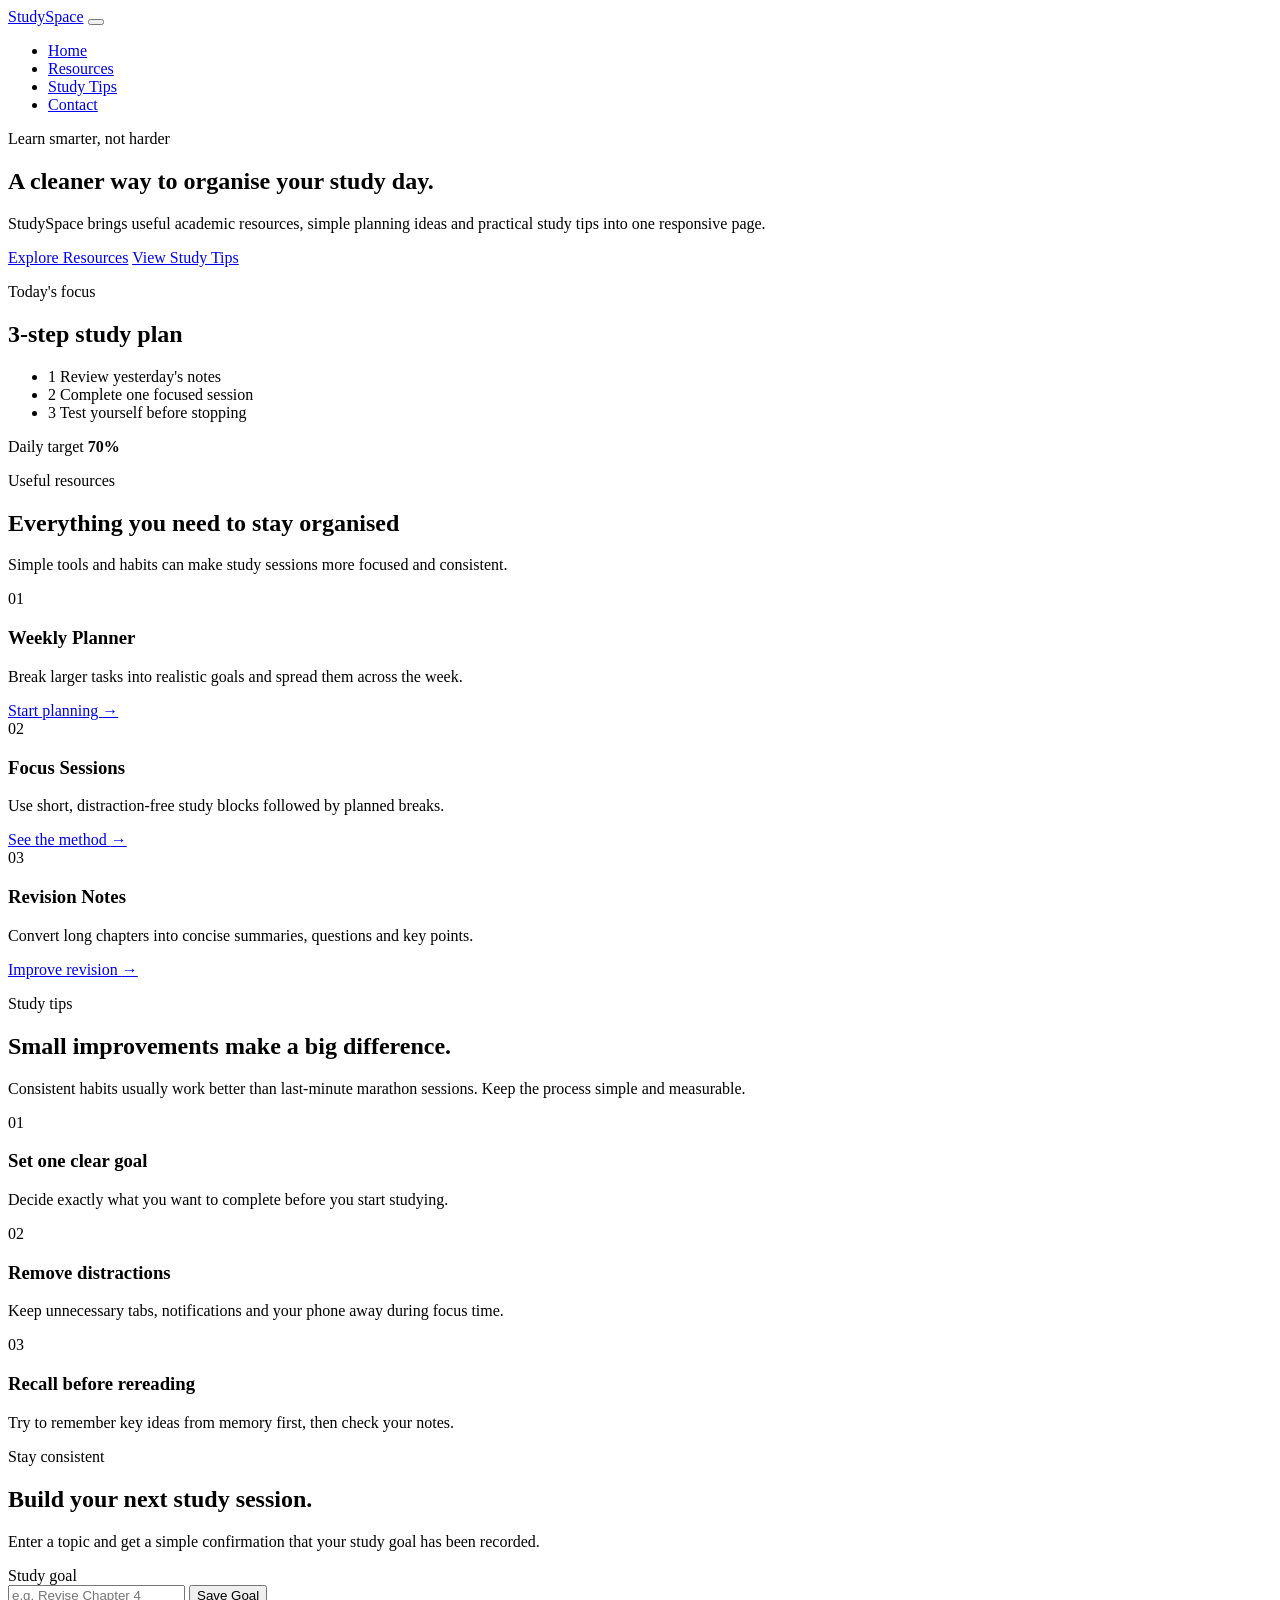
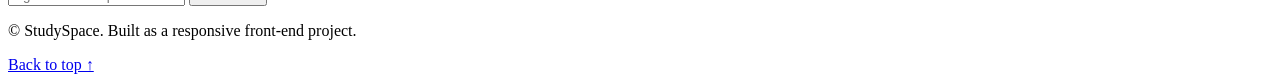
==== index.html @ c37ee760 "Add StudySpace homepage" ====
<!DOCTYPE html>
<html lang="en">
<head>
  <meta charset="UTF-8" />
  <meta name="viewport" content="width=device-width, initial-scale=1.0" />
  <meta name="description" content="StudySpace - a responsive student resource portal." />
  <title>StudySpace | Student Resource Portal</title>
  <link rel="preconnect" href="https://fonts.googleapis.com" />
  <link rel="preconnect" href="https://fonts.gstatic.com" crossorigin />
  <link href="https://fonts.googleapis.com/css2?family=Inter:wght@400;500;600;700;800&display=swap" rel="stylesheet" />
  <link rel="stylesheet" href="styles.css" />
</head>
<body>
  <header class="site-header">
    <nav class="navbar container" aria-label="Main navigation">
      <a class="brand" href="#home" aria-label="StudySpace home">Study<span>Space</span></a>

      <button class="menu-toggle" type="button" aria-label="Open navigation menu" aria-expanded="false">
        <span></span>
        <span></span>
        <span></span>
      </button>

      <ul class="nav-links">
        <li><a href="#home">Home</a></li>
        <li><a href="#resources">Resources</a></li>
        <li><a href="#tips">Study Tips</a></li>
        <li><a href="#contact">Contact</a></li>
      </ul>
    </nav>
  </header>

  <main>
    <section class="hero" id="home">
      <div class="container hero-grid">
        <div class="hero-copy">
          <p class="eyebrow">Learn smarter, not harder</p>
          <h1>A cleaner way to organise your study day.</h1>
          <p class="hero-text">
            StudySpace brings useful academic resources, simple planning ideas and practical study tips into one responsive page.
          </p>
          <div class="hero-actions">
            <a class="btn btn-primary" href="#resources">Explore Resources</a>
            <a class="btn btn-secondary" href="#tips">View Study Tips</a>
          </div>
        </div>

        <aside class="focus-card" aria-label="Today's study checklist">
          <p class="card-label">Today's focus</p>
          <h2>3-step study plan</h2>
          <ul class="check-list">
            <li><span>1</span> Review yesterday's notes</li>
            <li><span>2</span> Complete one focused session</li>
            <li><span>3</span> Test yourself before stopping</li>
          </ul>
          <div class="progress-wrap">
            <div class="progress-meta">
              <span>Daily target</span>
              <strong>70%</strong>
            </div>
            <div class="progress-bar" aria-label="Daily target progress 70 percent">
              <span></span>
            </div>
          </div>
        </aside>
      </div>
    </section>

    <section class="section" id="resources">
      <div class="container">
        <div class="section-heading">
          <p class="eyebrow">Useful resources</p>
          <h2>Everything you need to stay organised</h2>
          <p>Simple tools and habits can make study sessions more focused and consistent.</p>
        </div>

        <div class="card-grid">
          <article class="resource-card">
            <div class="icon-box">01</div>
            <h3>Weekly Planner</h3>
            <p>Break larger tasks into realistic goals and spread them across the week.</p>
            <a href="#contact">Start planning <span aria-hidden="true">→</span></a>
          </article>

          <article class="resource-card">
            <div class="icon-box">02</div>
            <h3>Focus Sessions</h3>
            <p>Use short, distraction-free study blocks followed by planned breaks.</p>
            <a href="#tips">See the method <span aria-hidden="true">→</span></a>
          </article>

          <article class="resource-card">
            <div class="icon-box">03</div>
            <h3>Revision Notes</h3>
            <p>Convert long chapters into concise summaries, questions and key points.</p>
            <a href="#tips">Improve revision <span aria-hidden="true">→</span></a>
          </article>
        </div>
      </div>
    </section>

    <section class="section alt-section" id="tips">
      <div class="container tips-layout">
        <div>
          <p class="eyebrow">Study tips</p>
          <h2>Small improvements make a big difference.</h2>
          <p class="section-copy">
            Consistent habits usually work better than last-minute marathon sessions. Keep the process simple and measurable.
          </p>
        </div>

        <div class="tips-list">
          <article>
            <span>01</span>
            <div>
              <h3>Set one clear goal</h3>
              <p>Decide exactly what you want to complete before you start studying.</p>
            </div>
          </article>
          <article>
            <span>02</span>
            <div>
              <h3>Remove distractions</h3>
              <p>Keep unnecessary tabs, notifications and your phone away during focus time.</p>
            </div>
          </article>
          <article>
            <span>03</span>
            <div>
              <h3>Recall before rereading</h3>
              <p>Try to remember key ideas from memory first, then check your notes.</p>
            </div>
          </article>
        </div>
      </div>
    </section>

    <section class="section" id="contact">
      <div class="container contact-card">
        <div>
          <p class="eyebrow">Stay consistent</p>
          <h2>Build your next study session.</h2>
          <p>Enter a topic and get a simple confirmation that your study goal has been recorded.</p>
        </div>

        <form class="goal-form" id="goalForm">
          <label for="goal">Study goal</label>
          <div class="form-row">
            <input id="goal" name="goal" type="text" placeholder="e.g. Revise Chapter 4" minlength="3" required />
            <button class="btn btn-primary" type="submit">Save Goal</button>
          </div>
          <p class="form-message" id="formMessage" role="status" aria-live="polite"></p>
        </form>
      </div>
    </section>
  </main>

  <footer class="footer">
    <div class="container footer-inner">
      <p>© <span id="year"></span> StudySpace. Built as a responsive front-end project.</p>
      <a href="#home">Back to top ↑</a>
    </div>
  </footer>

  <script src="script.js"></script>
</body>
</html>
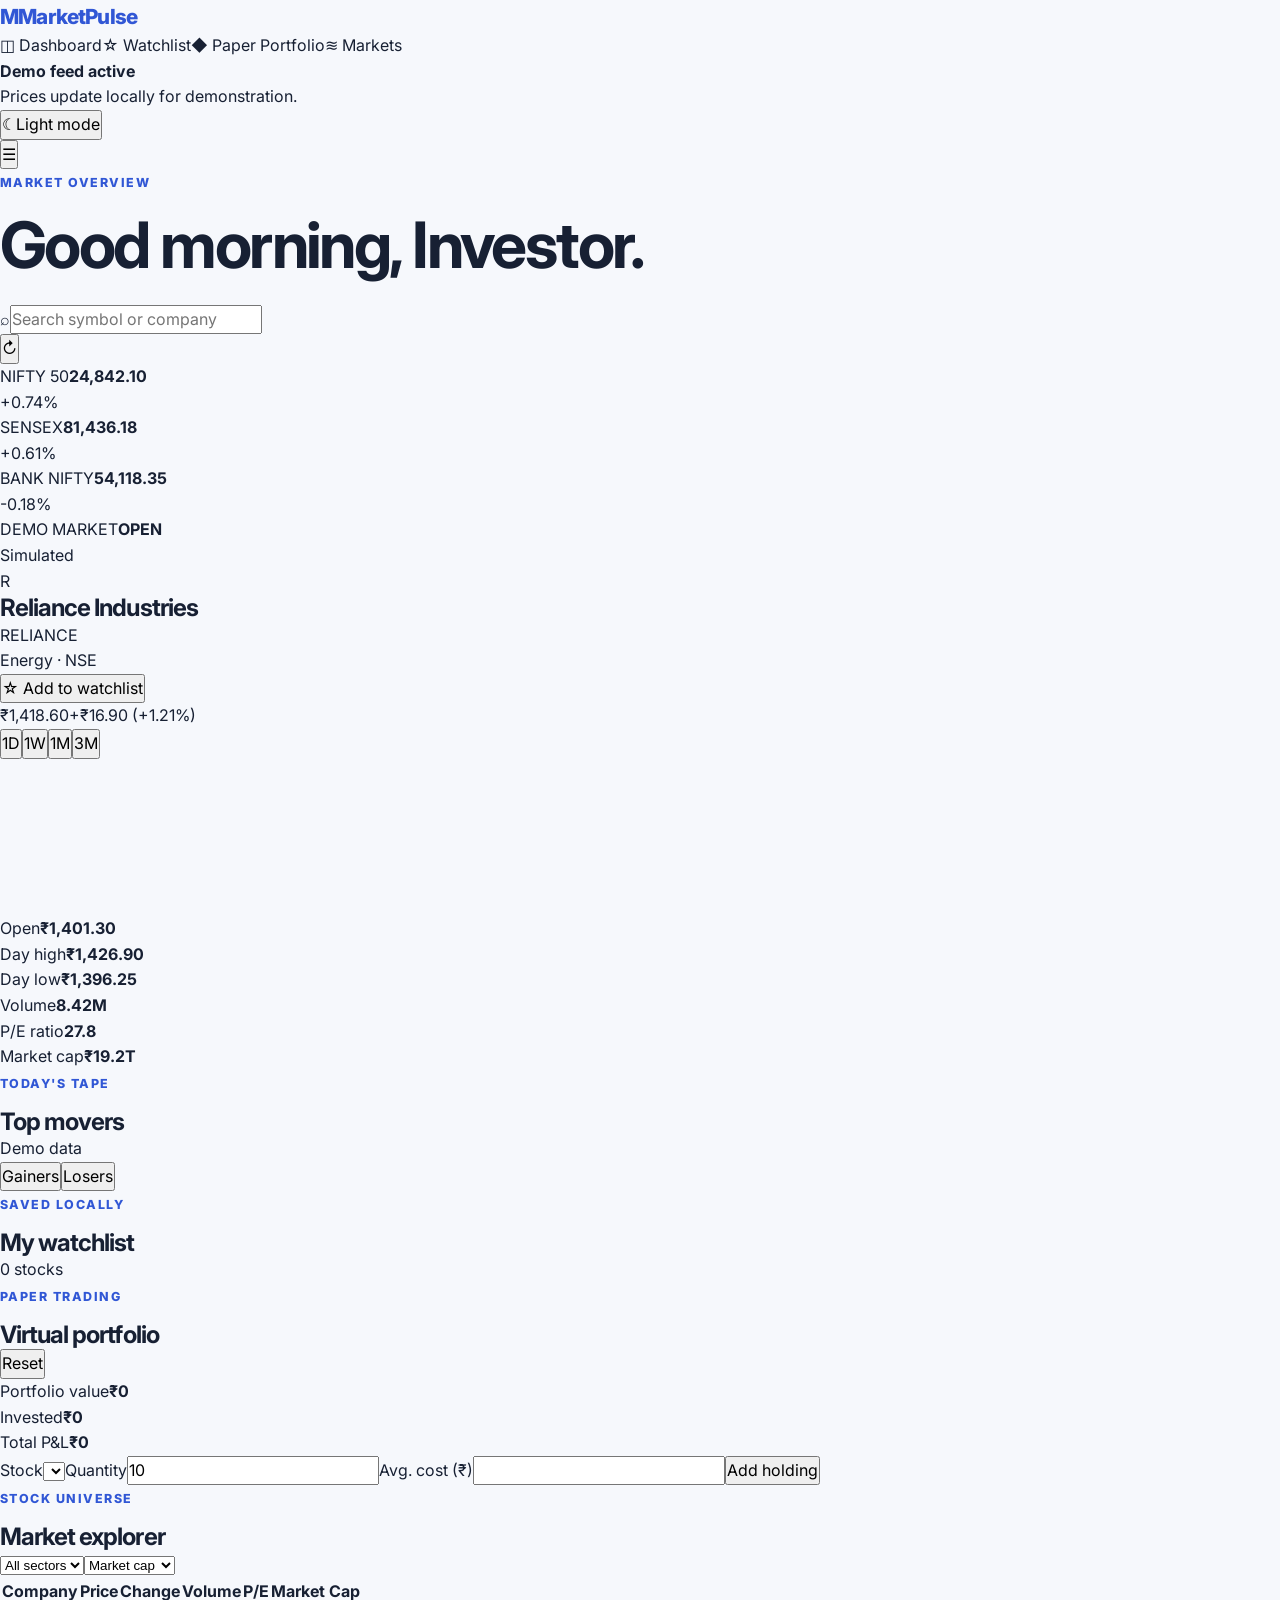
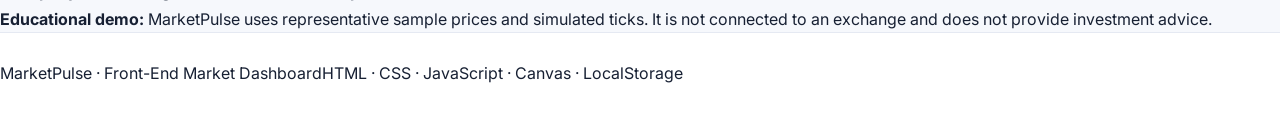
==== commit 3ec2782f: "Replace StudySpace with MarketPulse stock dashboard" ====
--- a/index.html
+++ b/index.html
@@ -1,167 +1 @@
-<!DOCTYPE html>
-<html lang="en">
-<head>
-  <meta charset="UTF-8" />
-  <meta name="viewport" content="width=device-width, initial-scale=1.0" />
-  <meta name="description" content="StudySpace - a responsive student resource portal." />
-  <title>StudySpace | Student Resource Portal</title>
-  <link rel="preconnect" href="https://fonts.googleapis.com" />
-  <link rel="preconnect" href="https://fonts.gstatic.com" crossorigin />
-  <link href="https://fonts.googleapis.com/css2?family=Inter:wght@400;500;600;700;800&display=swap" rel="stylesheet" />
-  <link rel="stylesheet" href="styles.css" />
-</head>
-<body>
-  <header class="site-header">
-    <nav class="navbar container" aria-label="Main navigation">
-      <a class="brand" href="#home" aria-label="StudySpace home">Study<span>Space</span></a>
-
-      <button class="menu-toggle" type="button" aria-label="Open navigation menu" aria-expanded="false">
-        <span></span>
-        <span></span>
-        <span></span>
-      </button>
-
-      <ul class="nav-links">
-        <li><a href="#home">Home</a></li>
-        <li><a href="#resources">Resources</a></li>
-        <li><a href="#tips">Study Tips</a></li>
-        <li><a href="#contact">Contact</a></li>
-      </ul>
-    </nav>
-  </header>
-
-  <main>
-    <section class="hero" id="home">
-      <div class="container hero-grid">
-        <div class="hero-copy">
-          <p class="eyebrow">Learn smarter, not harder</p>
-          <h1>A cleaner way to organise your study day.</h1>
-          <p class="hero-text">
-            StudySpace brings useful academic resources, simple planning ideas and practical study tips into one responsive page.
-          </p>
-          <div class="hero-actions">
-            <a class="btn btn-primary" href="#resources">Explore Resources</a>
-            <a class="btn btn-secondary" href="#tips">View Study Tips</a>
-          </div>
-        </div>
-
-        <aside class="focus-card" aria-label="Today's study checklist">
-          <p class="card-label">Today's focus</p>
-          <h2>3-step study plan</h2>
-          <ul class="check-list">
-            <li><span>1</span> Review yesterday's notes</li>
-            <li><span>2</span> Complete one focused session</li>
-            <li><span>3</span> Test yourself before stopping</li>
-          </ul>
-          <div class="progress-wrap">
-            <div class="progress-meta">
-              <span>Daily target</span>
-              <strong>70%</strong>
-            </div>
-            <div class="progress-bar" aria-label="Daily target progress 70 percent">
-              <span></span>
-            </div>
-          </div>
-        </aside>
-      </div>
-    </section>
-
-    <section class="section" id="resources">
-      <div class="container">
-        <div class="section-heading">
-          <p class="eyebrow">Useful resources</p>
-          <h2>Everything you need to stay organised</h2>
-          <p>Simple tools and habits can make study sessions more focused and consistent.</p>
-        </div>
-
-        <div class="card-grid">
-          <article class="resource-card">
-            <div class="icon-box">01</div>
-            <h3>Weekly Planner</h3>
-            <p>Break larger tasks into realistic goals and spread them across the week.</p>
-            <a href="#contact">Start planning <span aria-hidden="true">→</span></a>
-          </article>
-
-          <article class="resource-card">
-            <div class="icon-box">02</div>
-            <h3>Focus Sessions</h3>
-            <p>Use short, distraction-free study blocks followed by planned breaks.</p>
-            <a href="#tips">See the method <span aria-hidden="true">→</span></a>
-          </article>
-
-          <article class="resource-card">
-            <div class="icon-box">03</div>
-            <h3>Revision Notes</h3>
-            <p>Convert long chapters into concise summaries, questions and key points.</p>
-            <a href="#tips">Improve revision <span aria-hidden="true">→</span></a>
-          </article>
-        </div>
-      </div>
-    </section>
-
-    <section class="section alt-section" id="tips">
-      <div class="container tips-layout">
-        <div>
-          <p class="eyebrow">Study tips</p>
-          <h2>Small improvements make a big difference.</h2>
-          <p class="section-copy">
-            Consistent habits usually work better than last-minute marathon sessions. Keep the process simple and measurable.
-          </p>
-        </div>
-
-        <div class="tips-list">
-          <article>
-            <span>01</span>
-            <div>
-              <h3>Set one clear goal</h3>
-              <p>Decide exactly what you want to complete before you start studying.</p>
-            </div>
-          </article>
-          <article>
-            <span>02</span>
-            <div>
-              <h3>Remove distractions</h3>
-              <p>Keep unnecessary tabs, notifications and your phone away during focus time.</p>
-            </div>
-          </article>
-          <article>
-            <span>03</span>
-            <div>
-              <h3>Recall before rereading</h3>
-              <p>Try to remember key ideas from memory first, then check your notes.</p>
-            </div>
-          </article>
-        </div>
-      </div>
-    </section>
-
-    <section class="section" id="contact">
-      <div class="container contact-card">
-        <div>
-          <p class="eyebrow">Stay consistent</p>
-          <h2>Build your next study session.</h2>
-          <p>Enter a topic and get a simple confirmation that your study goal has been recorded.</p>
-        </div>
-
-        <form class="goal-form" id="goalForm">
-          <label for="goal">Study goal</label>
-          <div class="form-row">
-            <input id="goal" name="goal" type="text" placeholder="e.g. Revise Chapter 4" minlength="3" required />
-            <button class="btn btn-primary" type="submit">Save Goal</button>
-          </div>
-          <p class="form-message" id="formMessage" role="status" aria-live="polite"></p>
-        </form>
-      </div>
-    </section>
-  </main>
-
-  <footer class="footer">
-    <div class="container footer-inner">
-      <p>© <span id="year"></span> StudySpace. Built as a responsive front-end project.</p>
-      <a href="#home">Back to top ↑</a>
-    </div>
-  </footer>
-
-  <script src="script.js"></script>
-</body>
-</html>
+<!DOCTYPE html><html lang="en"><head><meta charset="UTF-8" /><meta name="viewport" content="width=device-width, initial-scale=1.0" /><meta name="description" content="MarketPulse - an interactive stock tracking and paper portfolio dashboard." /><meta name="theme-color" content="#07111f" /><title>MarketPulse | Stock Tracker Dashboard</title><link rel="preconnect" href="https://fonts.googleapis.com" /><link rel="preconnect" href="https://fonts.gstatic.com" crossorigin /><link href="https://fonts.googleapis.com/css2?family=Inter:wght@400;500;600;700;800&display=swap" rel="stylesheet" /><link rel="stylesheet" href="styles.css" /></head><body><div class="app-shell"><aside class="sidebar" id="sidebar"><a class="brand" href="#dashboard" aria-label="MarketPulse home"><span class="brand-mark">M</span><span>Market<span>Pulse</span></span></a><nav class="side-nav" aria-label="Dashboard navigation"><a class="active" href="#dashboard"><span>◫</span> Dashboard</a><a href="#watchlist"><span>☆</span> Watchlist</a><a href="#portfolio"><span>◆</span> Paper Portfolio</a><a href="#market-table"><span>≋</span> Markets</a></nav><div class="sidebar-note"><span class="live-dot"></span><div><strong>Demo feed active</strong><p>Prices update locally for demonstration.</p></div></div><div class="sidebar-footer"><button class="theme-toggle" id="themeToggle" type="button" aria-label="Toggle colour theme"><span id="themeIcon">☾</span><span id="themeLabel">Light mode</span></button></div></aside><main class="main-content" id="dashboard"><header class="topbar"><button class="mobile-menu" id="mobileMenu" type="button" aria-label="Open menu">☰</button><div><p class="eyebrow">Market overview</p><h1>Good morning, Investor.</h1></div><div class="topbar-actions"><div class="search-box"><span aria-hidden="true">⌕</span><input id="stockSearch" type="search" placeholder="Search symbol or company" autocomplete="off" aria-label="Search stocks" /><div class="search-results" id="searchResults" role="listbox"></div></div><button class="icon-button" id="refreshButton" type="button" title="Refresh demo prices" aria-label="Refresh prices">↻</button></div></header><section class="market-strip" aria-label="Market indices"><article class="index-card"><div><span class="market-label">NIFTY 50</span><strong id="niftyPrice">24,842.10</strong></div><span class="positive" id="niftyChange">+0.74%</span></article><article class="index-card"><div><span class="market-label">SENSEX</span><strong id="sensexPrice">81,436.18</strong></div><span class="positive" id="sensexChange">+0.61%</span></article><article class="index-card"><div><span class="market-label">BANK NIFTY</span><strong id="bankPrice">54,118.35</strong></div><span class="negative" id="bankChange">-0.18%</span></article><article class="index-card market-status-card"><div><span class="market-label">DEMO MARKET</span><strong>OPEN</strong></div><span class="status-pill"><span class="live-dot"></span> Simulated</span></article></section><section class="dashboard-grid"><article class="panel chart-panel"><div class="panel-header"><div class="stock-heading"><div class="stock-logo" id="stockLogo">R</div><div><div class="stock-title-row"><h2 id="selectedName">Reliance Industries</h2><span id="selectedSymbol">RELIANCE</span></div><p id="selectedSector">Energy · NSE</p></div></div><button class="watch-button" id="watchButton" type="button">☆ Add to watchlist</button></div><div class="price-row"><div><span class="big-price" id="selectedPrice">₹1,418.60</span><span class="price-change positive" id="selectedChange">+₹16.90 (+1.21%)</span></div><div class="range-buttons" aria-label="Chart period"><button data-range="1D">1D</button><button data-range="1W">1W</button><button class="active" data-range="1M">1M</button><button data-range="3M">3M</button></div></div><div class="chart-wrap"><canvas id="priceChart" aria-label="Selected stock price chart"></canvas><div class="chart-tooltip" id="chartTooltip"></div></div><div class="metric-grid"><div><span>Open</span><strong id="metricOpen">₹1,401.30</strong></div><div><span>Day high</span><strong id="metricHigh">₹1,426.90</strong></div><div><span>Day low</span><strong id="metricLow">₹1,396.25</strong></div><div><span>Volume</span><strong id="metricVolume">8.42M</strong></div><div><span>P/E ratio</span><strong id="metricPE">27.8</strong></div><div><span>Market cap</span><strong id="metricCap">₹19.2T</strong></div></div></article><article class="panel movers-panel"><div class="panel-header compact"><div><p class="eyebrow">Today's tape</p><h2>Top movers</h2></div><span class="muted">Demo data</span></div><div class="movers-tabs"><button class="active" data-mover="gainers">Gainers</button><button data-mover="losers">Losers</button></div><div class="movers-list" id="moversList"></div></article></section><section class="dashboard-grid lower-grid"><article class="panel" id="watchlist"><div class="panel-header compact"><div><p class="eyebrow">Saved locally</p><h2>My watchlist</h2></div><span class="count-badge" id="watchCount">0 stocks</span></div><div class="watchlist" id="watchlistBody"></div></article><article class="panel portfolio-panel" id="portfolio"><div class="panel-header compact"><div><p class="eyebrow">Paper trading</p><h2>Virtual portfolio</h2></div><button class="text-button" id="clearPortfolio" type="button">Reset</button></div><div class="portfolio-summary"><div><span>Portfolio value</span><strong id="portfolioValue">₹0</strong></div><div><span>Invested</span><strong id="portfolioInvested">₹0</strong></div><div><span>Total P&amp;L</span><strong id="portfolioPnl">₹0</strong></div></div><form class="holding-form" id="holdingForm"><label>Stock<select id="holdingSymbol"></select></label><label>Quantity<input id="holdingQty" type="number" min="1" step="1" value="10" required /></label><label>Avg. cost (₹)<input id="holdingCost" type="number" min="1" step="0.01" required /></label><button class="primary-button" type="submit">Add holding</button></form><div class="holdings-list" id="holdingsList"></div></article></section><section class="panel market-table-panel" id="market-table"><div class="panel-header compact"><div><p class="eyebrow">Stock universe</p><h2>Market explorer</h2></div><div class="table-controls"><select id="sectorFilter" aria-label="Filter by sector"><option value="All">All sectors</option></select><select id="sortSelect" aria-label="Sort stocks"><option value="cap">Market cap</option><option value="gainers">Top gainers</option><option value="losers">Top losers</option><option value="price">Price</option></select></div></div><div class="table-scroll"><table><thead><tr><th>Company</th><th>Price</th><th>Change</th><th>Volume</th><th>P/E</th><th>Market Cap</th><th></th></tr></thead><tbody id="marketTableBody"></tbody></table></div></section><section class="disclaimer"><strong>Educational demo:</strong> MarketPulse uses representative sample prices and simulated ticks. It is not connected to an exchange and does not provide investment advice.</section><footer class="footer"><span>MarketPulse · Front-End Market Dashboard</span><span>HTML · CSS · JavaScript · Canvas · LocalStorage</span></footer></main></div><script src="script.js"></script></body></html>
--- a/styles.css
+++ b/styles.css
@@ -0,0 +1,208 @@
+:root {
+  --bg: #f6f8fc;
+  --surface: #ffffff;
+  --text: #172033;
+  --muted: #667085;
+  --primary: #3157d5;
+  --primary-dark: #2445b7;
+  --accent: #e8edff;
+  --border: #e5e9f2;
+  --shadow: 0 18px 45px rgba(28, 39, 64, 0.10);
+  --radius: 22px;
+}
+
+* {
+  box-sizing: border-box;
+  margin: 0;
+  padding: 0;
+}
+
+html {
+  scroll-behavior: smooth;
+}
+
+body {
+  font-family: "Inter", Arial, sans-serif;
+  background: var(--bg);
+  color: var(--text);
+  line-height: 1.6;
+}
+
+a { color: inherit; text-decoration: none; }
+button, input { font: inherit; }
+.container { width: min(1120px, calc(100% - 40px)); margin: 0 auto; }
+
+.site-header {
+  position: sticky;
+  top: 0;
+  z-index: 100;
+  background: rgba(255, 255, 255, 0.92);
+  border-bottom: 1px solid rgba(229, 233, 242, 0.9);
+  backdrop-filter: blur(14px);
+}
+
+.navbar {
+  min-height: 74px;
+  display: flex;
+  align-items: center;
+  justify-content: space-between;
+}
+
+.brand { font-size: 1.3rem; font-weight: 800; letter-spacing: -0.04em; }
+.brand span { color: var(--primary); }
+
+.nav-links {
+  list-style: none;
+  display: flex;
+  gap: 30px;
+  align-items: center;
+}
+
+.nav-links a {
+  color: var(--muted);
+  font-size: 0.95rem;
+  font-weight: 600;
+  transition: color 0.2s ease;
+}
+
+.nav-links a:hover,
+.nav-links a:focus-visible { color: var(--primary); }
+
+.menu-toggle {
+  display: none;
+  width: 44px;
+  height: 44px;
+  border: 1px solid var(--border);
+  border-radius: 12px;
+  background: var(--surface);
+  cursor: pointer;
+  align-items: center;
+  justify-content: center;
+  flex-direction: column;
+  gap: 4px;
+}
+
+.menu-toggle span {
+  width: 20px;
+  height: 2px;
+  background: var(--text);
+  border-radius: 999px;
+}
+
+.hero {
+  padding: 92px 0 78px;
+  background: linear-gradient(135deg, #f7f9ff 0%, #eef3ff 55%, #f8fbff 100%);
+}
+
+.hero-grid {
+  display: grid;
+  grid-template-columns: 1.15fr 0.85fr;
+  gap: 72px;
+  align-items: center;
+}
+
+.eyebrow {
+  display: inline-block;
+  margin-bottom: 14px;
+  color: var(--primary);
+  font-size: 0.78rem;
+  font-weight: 800;
+  letter-spacing: 0.12em;
+  text-transform: uppercase;
+}
+
+h1, h2, h3 { line-height: 1.18; letter-spacing: -0.04em; }
+h1 { max-width: 700px; font-size: clamp(2.6rem, 5vw, 4.8rem); margin-bottom: 22px; }
+.hero-text { max-width: 630px; color: var(--muted); font-size: 1.08rem; }
+.hero-actions { display: flex; gap: 14px; margin-top: 32px; flex-wrap: wrap; }
+
+.btn {
+  display: inline-flex;
+  align-items: center;
+  justify-content: center;
+  min-height: 48px;
+  padding: 0 20px;
+  border: 1px solid transparent;
+  border-radius: 12px;
+  font-weight: 700;
+  cursor: pointer;
+  transition: transform 0.2s ease, box-shadow 0.2s ease, background 0.2s ease;
+}
+
+.btn:hover { transform: translateY(-2px); }
+.btn-primary { color: #fff; background: var(--primary); box-shadow: 0 10px 24px rgba(49, 87, 213, 0.22); }
+.btn-primary:hover { background: var(--primary-dark); }
+.btn-secondary { background: var(--surface); border-color: var(--border); }
+
+.focus-card {
+  padding: 34px;
+  background: var(--surface);
+  border: 1px solid rgba(229, 233, 242, 0.9);
+  border-radius: 28px;
+  box-shadow: var(--shadow);
+}
+
+.card-label { color: var(--primary); font-size: 0.8rem; font-weight: 800; text-transform: uppercase; letter-spacing: 0.1em; }
+.focus-card h2 { margin: 8px 0 24px; font-size: 1.7rem; }
+.check-list { list-style: none; display: grid; gap: 16px; }
+.check-list li { display: flex; gap: 12px; align-items: center; color: #344054; }
+.check-list span { width: 32px; height: 32px; display: inline-grid; place-items: center; flex: 0 0 32px; border-radius: 10px; color: var(--primary); background: var(--accent); font-size: 0.82rem; font-weight: 800; }
+
+.progress-wrap { margin-top: 28px; padding-top: 22px; border-top: 1px solid var(--border); }
+.progress-meta { display: flex; justify-content: space-between; margin-bottom: 10px; color: var(--muted); font-size: 0.9rem; }
+.progress-meta strong { color: var(--text); }
+.progress-bar { height: 9px; overflow: hidden; background: #edf0f6; border-radius: 999px; }
+.progress-bar span { display: block; width: 70%; height: 100%; border-radius: inherit; background: var(--primary); }
+
+.section { padding: 88px 0; }
+.section-heading { max-width: 680px; margin-bottom: 38px; }
+.section-heading h2, .tips-layout h2, .contact-card h2 { font-size: clamp(2rem, 4vw, 3rem); margin-bottom: 14px; }
+.section-heading > p:last-child, .section-copy, .contact-card > div > p:last-child { color: var(--muted); }
+
+.card-grid { display: grid; grid-template-columns: repeat(3, 1fr); gap: 22px; }
+.resource-card { padding: 28px; background: var(--surface); border: 1px solid var(--border); border-radius: var(--radius); box-shadow: 0 10px 28px rgba(28, 39, 64, 0.05); transition: transform 0.25s ease, box-shadow 0.25s ease; }
+.resource-card:hover { transform: translateY(-6px); box-shadow: var(--shadow); }
+.icon-box { width: 48px; height: 48px; display: grid; place-items: center; margin-bottom: 22px; border-radius: 14px; background: var(--accent); color: var(--primary); font-size: 0.8rem; font-weight: 800; }
+.resource-card h3 { margin-bottom: 10px; font-size: 1.25rem; }
+.resource-card p { min-height: 78px; color: var(--muted); }
+.resource-card a { display: inline-block; margin-top: 18px; color: var(--primary); font-weight: 700; }
+
+.alt-section { background: #111827; color: #fff; }
+.alt-section .eyebrow { color: #9fb2ff; }
+.alt-section .section-copy, .tips-list p { color: #b6c0d1; }
+.tips-layout { display: grid; grid-template-columns: 0.9fr 1.1fr; gap: 72px; align-items: start; }
+.tips-list { display: grid; gap: 16px; }
+.tips-list article { display: grid; grid-template-columns: 48px 1fr; gap: 16px; padding: 22px; border: 1px solid rgba(255, 255, 255, 0.10); border-radius: 18px; background: rgba(255, 255, 255, 0.04); }
+.tips-list article > span { font-weight: 800; color: #9fb2ff; }
+.tips-list h3 { margin-bottom: 6px; font-size: 1.08rem; }
+
+.contact-card { display: grid; grid-template-columns: 1fr 1fr; gap: 54px; align-items: center; padding: 46px; border-radius: 28px; background: var(--surface); border: 1px solid var(--border); box-shadow: var(--shadow); }
+.goal-form label { display: block; margin-bottom: 10px; font-size: 0.92rem; font-weight: 700; }
+.form-row { display: flex; gap: 10px; }
+.form-row input { flex: 1; min-width: 0; min-height: 50px; padding: 0 15px; border: 1px solid #d7ddea; border-radius: 12px; outline: none; color: var(--text); background: #fbfcfe; }
+.form-row input:focus { border-color: var(--primary); box-shadow: 0 0 0 4px rgba(49, 87, 213, 0.10); }
+.form-message { min-height: 24px; margin-top: 10px; color: var(--primary); font-size: 0.9rem; font-weight: 600; }
+
+.footer { padding: 28px 0; border-top: 1px solid var(--border); background: var(--surface); }
+.footer-inner { display: flex; justify-content: space-between; gap: 24px; color: var(--muted); font-size: 0.9rem; }
+.footer a { color: var(--primary); font-weight: 700; }
+
+@media (max-width: 860px) {
+  .hero-grid, .tips-layout, .contact-card { grid-template-columns: 1fr; gap: 38px; }
+  .card-grid { grid-template-columns: 1fr 1fr; }
+  .menu-toggle { display: flex; }
+  .nav-links { position: absolute; top: 74px; left: 20px; right: 20px; display: none; flex-direction: column; align-items: stretch; gap: 0; padding: 12px; background: var(--surface); border: 1px solid var(--border); border-radius: 16px; box-shadow: var(--shadow); }
+  .nav-links.open { display: flex; }
+  .nav-links a { display: block; padding: 12px 10px; }
+}
+
+@media (max-width: 620px) {
+  .container { width: min(100% - 28px, 1120px); }
+  .hero { padding: 68px 0 58px; }
+  .section { padding: 68px 0; }
+  .card-grid { grid-template-columns: 1fr; }
+  .resource-card p { min-height: auto; }
+  .contact-card, .focus-card { padding: 26px; }
+  .form-row { flex-direction: column; }
+  .footer-inner { flex-direction: column; }
+}
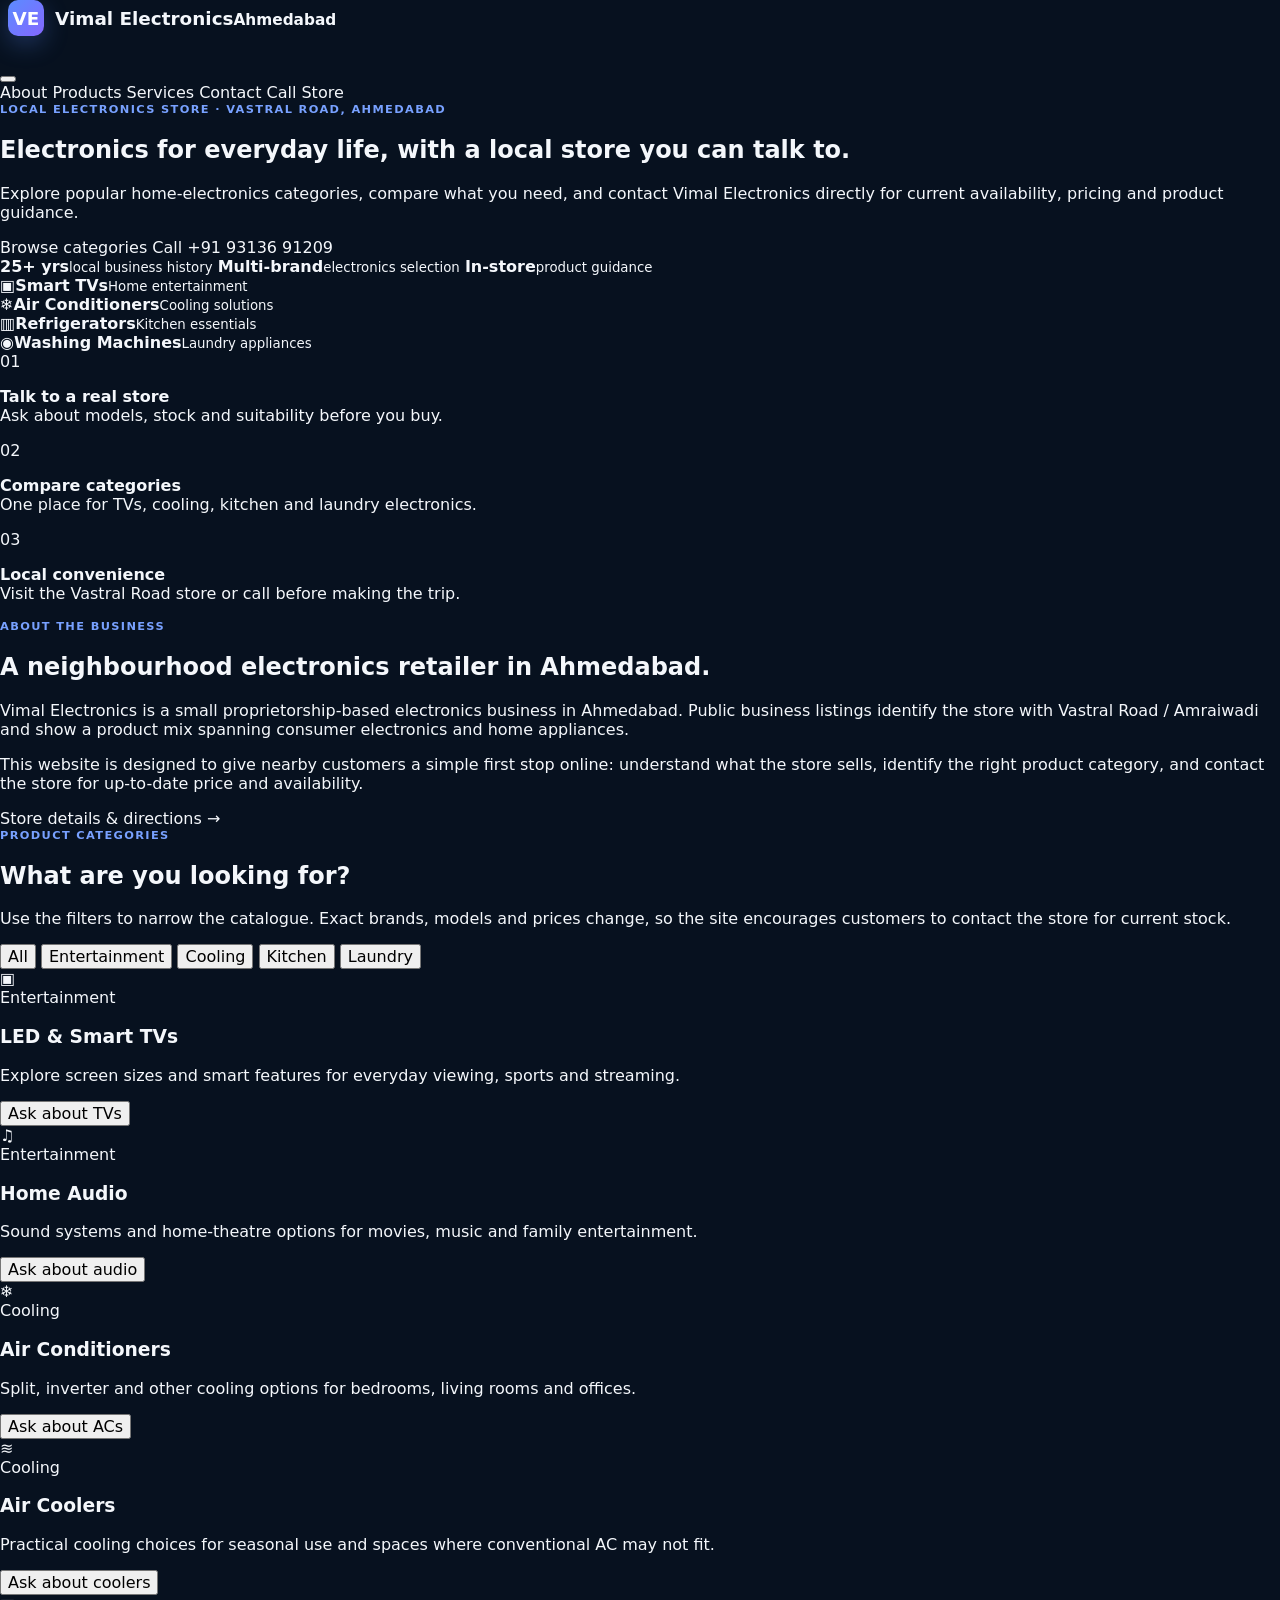
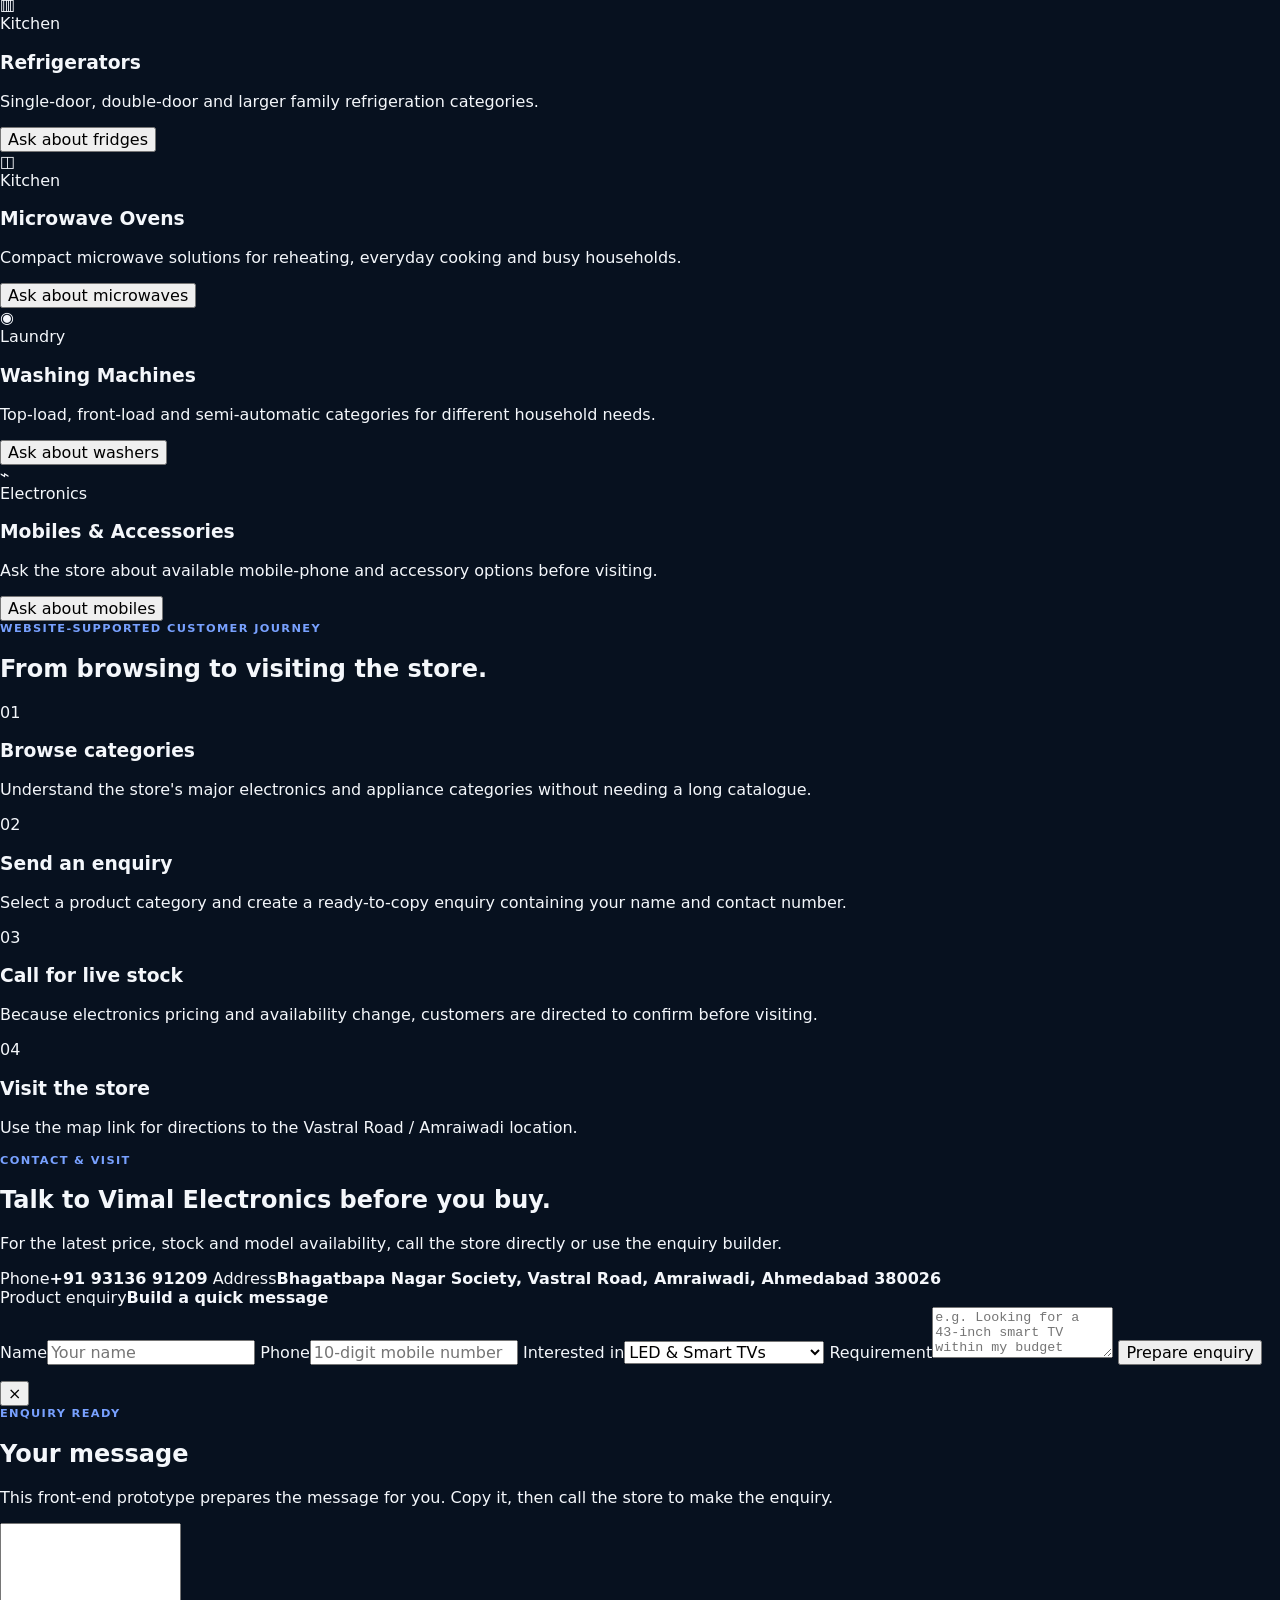
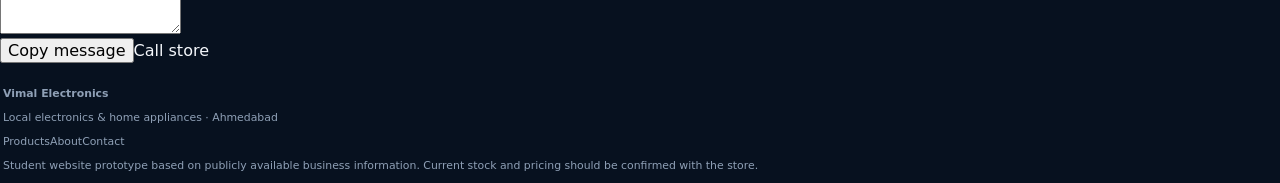
==== commit 7c36c239: "Replace stock tracker with Vimal Electronics business site" ====
--- a/index.html
+++ b/index.html
@@ -1 +1,182 @@
-<!DOCTYPE html><html lang="en"><head><meta charset="UTF-8" /><meta name="viewport" content="width=device-width, initial-scale=1.0" /><meta name="description" content="MarketPulse - an interactive stock tracking and paper portfolio dashboard." /><meta name="theme-color" content="#07111f" /><title>MarketPulse | Stock Tracker Dashboard</title><link rel="preconnect" href="https://fonts.googleapis.com" /><link rel="preconnect" href="https://fonts.gstatic.com" crossorigin /><link href="https://fonts.googleapis.com/css2?family=Inter:wght@400;500;600;700;800&display=swap" rel="stylesheet" /><link rel="stylesheet" href="styles.css" /></head><body><div class="app-shell"><aside class="sidebar" id="sidebar"><a class="brand" href="#dashboard" aria-label="MarketPulse home"><span class="brand-mark">M</span><span>Market<span>Pulse</span></span></a><nav class="side-nav" aria-label="Dashboard navigation"><a class="active" href="#dashboard"><span>◫</span> Dashboard</a><a href="#watchlist"><span>☆</span> Watchlist</a><a href="#portfolio"><span>◆</span> Paper Portfolio</a><a href="#market-table"><span>≋</span> Markets</a></nav><div class="sidebar-note"><span class="live-dot"></span><div><strong>Demo feed active</strong><p>Prices update locally for demonstration.</p></div></div><div class="sidebar-footer"><button class="theme-toggle" id="themeToggle" type="button" aria-label="Toggle colour theme"><span id="themeIcon">☾</span><span id="themeLabel">Light mode</span></button></div></aside><main class="main-content" id="dashboard"><header class="topbar"><button class="mobile-menu" id="mobileMenu" type="button" aria-label="Open menu">☰</button><div><p class="eyebrow">Market overview</p><h1>Good morning, Investor.</h1></div><div class="topbar-actions"><div class="search-box"><span aria-hidden="true">⌕</span><input id="stockSearch" type="search" placeholder="Search symbol or company" autocomplete="off" aria-label="Search stocks" /><div class="search-results" id="searchResults" role="listbox"></div></div><button class="icon-button" id="refreshButton" type="button" title="Refresh demo prices" aria-label="Refresh prices">↻</button></div></header><section class="market-strip" aria-label="Market indices"><article class="index-card"><div><span class="market-label">NIFTY 50</span><strong id="niftyPrice">24,842.10</strong></div><span class="positive" id="niftyChange">+0.74%</span></article><article class="index-card"><div><span class="market-label">SENSEX</span><strong id="sensexPrice">81,436.18</strong></div><span class="positive" id="sensexChange">+0.61%</span></article><article class="index-card"><div><span class="market-label">BANK NIFTY</span><strong id="bankPrice">54,118.35</strong></div><span class="negative" id="bankChange">-0.18%</span></article><article class="index-card market-status-card"><div><span class="market-label">DEMO MARKET</span><strong>OPEN</strong></div><span class="status-pill"><span class="live-dot"></span> Simulated</span></article></section><section class="dashboard-grid"><article class="panel chart-panel"><div class="panel-header"><div class="stock-heading"><div class="stock-logo" id="stockLogo">R</div><div><div class="stock-title-row"><h2 id="selectedName">Reliance Industries</h2><span id="selectedSymbol">RELIANCE</span></div><p id="selectedSector">Energy · NSE</p></div></div><button class="watch-button" id="watchButton" type="button">☆ Add to watchlist</button></div><div class="price-row"><div><span class="big-price" id="selectedPrice">₹1,418.60</span><span class="price-change positive" id="selectedChange">+₹16.90 (+1.21%)</span></div><div class="range-buttons" aria-label="Chart period"><button data-range="1D">1D</button><button data-range="1W">1W</button><button class="active" data-range="1M">1M</button><button data-range="3M">3M</button></div></div><div class="chart-wrap"><canvas id="priceChart" aria-label="Selected stock price chart"></canvas><div class="chart-tooltip" id="chartTooltip"></div></div><div class="metric-grid"><div><span>Open</span><strong id="metricOpen">₹1,401.30</strong></div><div><span>Day high</span><strong id="metricHigh">₹1,426.90</strong></div><div><span>Day low</span><strong id="metricLow">₹1,396.25</strong></div><div><span>Volume</span><strong id="metricVolume">8.42M</strong></div><div><span>P/E ratio</span><strong id="metricPE">27.8</strong></div><div><span>Market cap</span><strong id="metricCap">₹19.2T</strong></div></div></article><article class="panel movers-panel"><div class="panel-header compact"><div><p class="eyebrow">Today's tape</p><h2>Top movers</h2></div><span class="muted">Demo data</span></div><div class="movers-tabs"><button class="active" data-mover="gainers">Gainers</button><button data-mover="losers">Losers</button></div><div class="movers-list" id="moversList"></div></article></section><section class="dashboard-grid lower-grid"><article class="panel" id="watchlist"><div class="panel-header compact"><div><p class="eyebrow">Saved locally</p><h2>My watchlist</h2></div><span class="count-badge" id="watchCount">0 stocks</span></div><div class="watchlist" id="watchlistBody"></div></article><article class="panel portfolio-panel" id="portfolio"><div class="panel-header compact"><div><p class="eyebrow">Paper trading</p><h2>Virtual portfolio</h2></div><button class="text-button" id="clearPortfolio" type="button">Reset</button></div><div class="portfolio-summary"><div><span>Portfolio value</span><strong id="portfolioValue">₹0</strong></div><div><span>Invested</span><strong id="portfolioInvested">₹0</strong></div><div><span>Total P&amp;L</span><strong id="portfolioPnl">₹0</strong></div></div><form class="holding-form" id="holdingForm"><label>Stock<select id="holdingSymbol"></select></label><label>Quantity<input id="holdingQty" type="number" min="1" step="1" value="10" required /></label><label>Avg. cost (₹)<input id="holdingCost" type="number" min="1" step="0.01" required /></label><button class="primary-button" type="submit">Add holding</button></form><div class="holdings-list" id="holdingsList"></div></article></section><section class="panel market-table-panel" id="market-table"><div class="panel-header compact"><div><p class="eyebrow">Stock universe</p><h2>Market explorer</h2></div><div class="table-controls"><select id="sectorFilter" aria-label="Filter by sector"><option value="All">All sectors</option></select><select id="sortSelect" aria-label="Sort stocks"><option value="cap">Market cap</option><option value="gainers">Top gainers</option><option value="losers">Top losers</option><option value="price">Price</option></select></div></div><div class="table-scroll"><table><thead><tr><th>Company</th><th>Price</th><th>Change</th><th>Volume</th><th>P/E</th><th>Market Cap</th><th></th></tr></thead><tbody id="marketTableBody"></tbody></table></div></section><section class="disclaimer"><strong>Educational demo:</strong> MarketPulse uses representative sample prices and simulated ticks. It is not connected to an exchange and does not provide investment advice.</section><footer class="footer"><span>MarketPulse · Front-End Market Dashboard</span><span>HTML · CSS · JavaScript · Canvas · LocalStorage</span></footer></main></div><script src="script.js"></script></body></html>+<!doctype html>
+<html lang="en">
+<head>
+  <meta charset="utf-8" />
+  <meta name="viewport" content="width=device-width, initial-scale=1" />
+  <meta name="description" content="Vimal Electronics, Ahmedabad — local multi-brand electronics and home appliance store on Vastral Road." />
+  <title>Vimal Electronics | Ahmedabad</title>
+  <link rel="preconnect" href="https://fonts.googleapis.com" />
+  <link rel="preconnect" href="https://fonts.gstatic.com" crossorigin />
+  <link href="https://fonts.googleapis.com/css2?family=DM+Sans:wght@400;500;600;700&family=Manrope:wght@500;600;700;800&display=swap" rel="stylesheet" />
+  <link rel="stylesheet" href="styles.css" />
+</head>
+<body>
+  <header class="site-header" id="top">
+    <nav class="nav container" aria-label="Primary navigation">
+      <a class="brand" href="#top" aria-label="Vimal Electronics home">
+        <span class="brand-mark" aria-hidden="true">VE</span>
+        <span class="brand-copy"><strong>Vimal Electronics</strong><small>Ahmedabad</small></span>
+      </a>
+      <button class="menu-button" id="menuButton" type="button" aria-label="Open navigation" aria-expanded="false">
+        <span></span><span></span><span></span>
+      </button>
+      <div class="nav-links" id="navLinks">
+        <a href="#about">About</a>
+        <a href="#products">Products</a>
+        <a href="#services">Services</a>
+        <a href="#contact">Contact</a>
+        <a class="nav-cta" href="tel:+919313691209">Call Store</a>
+      </div>
+    </nav>
+  </header>
+
+  <main>
+    <section class="hero">
+      <div class="container hero-grid">
+        <div class="hero-copy">
+          <p class="eyebrow">Local electronics store · Vastral Road, Ahmedabad</p>
+          <h1>Electronics for everyday life, with a local store you can talk to.</h1>
+          <p class="hero-text">Explore popular home-electronics categories, compare what you need, and contact Vimal Electronics directly for current availability, pricing and product guidance.</p>
+          <div class="hero-actions">
+            <a class="button primary" href="#products">Browse categories</a>
+            <a class="button secondary" href="tel:+919313691209">Call +91 93136 91209</a>
+          </div>
+          <div class="hero-points" aria-label="Store highlights">
+            <span><b>25+ yrs</b><small>local business history</small></span>
+            <span><b>Multi-brand</b><small>electronics selection</small></span>
+            <span><b>In-store</b><small>product guidance</small></span>
+          </div>
+        </div>
+
+        <div class="hero-visual" aria-label="Electronics category illustration">
+          <div class="visual-grid">
+            <article class="visual-card tv"><span class="icon" aria-hidden="true">▣</span><strong>Smart TVs</strong><small>Home entertainment</small></article>
+            <article class="visual-card cooling"><span class="icon" aria-hidden="true">❄</span><strong>Air Conditioners</strong><small>Cooling solutions</small></article>
+            <article class="visual-card fridge"><span class="icon" aria-hidden="true">▥</span><strong>Refrigerators</strong><small>Kitchen essentials</small></article>
+            <article class="visual-card wash"><span class="icon" aria-hidden="true">◉</span><strong>Washing Machines</strong><small>Laundry appliances</small></article>
+          </div>
+        </div>
+      </div>
+    </section>
+
+    <section class="trust-strip" aria-label="Why customers choose a neighbourhood store">
+      <div class="container trust-grid">
+        <div><span>01</span><p><strong>Talk to a real store</strong><br />Ask about models, stock and suitability before you buy.</p></div>
+        <div><span>02</span><p><strong>Compare categories</strong><br />One place for TVs, cooling, kitchen and laundry electronics.</p></div>
+        <div><span>03</span><p><strong>Local convenience</strong><br />Visit the Vastral Road store or call before making the trip.</p></div>
+      </div>
+    </section>
+
+    <section class="section" id="about">
+      <div class="container split">
+        <div>
+          <p class="eyebrow">About the business</p>
+          <h2>A neighbourhood electronics retailer in Ahmedabad.</h2>
+        </div>
+        <div class="prose">
+          <p>Vimal Electronics is a small proprietorship-based electronics business in Ahmedabad. Public business listings identify the store with Vastral Road / Amraiwadi and show a product mix spanning consumer electronics and home appliances.</p>
+          <p>This website is designed to give nearby customers a simple first stop online: understand what the store sells, identify the right product category, and contact the store for up-to-date price and availability.</p>
+          <a class="text-link" href="#contact">Store details & directions <span>→</span></a>
+        </div>
+      </div>
+    </section>
+
+    <section class="section section-soft" id="products">
+      <div class="container">
+        <div class="section-heading">
+          <div><p class="eyebrow">Product categories</p><h2>What are you looking for?</h2></div>
+          <p>Use the filters to narrow the catalogue. Exact brands, models and prices change, so the site encourages customers to contact the store for current stock.</p>
+        </div>
+
+        <div class="filter-row" role="group" aria-label="Product category filters">
+          <button class="filter active" data-filter="all" type="button">All</button>
+          <button class="filter" data-filter="entertainment" type="button">Entertainment</button>
+          <button class="filter" data-filter="cooling" type="button">Cooling</button>
+          <button class="filter" data-filter="kitchen" type="button">Kitchen</button>
+          <button class="filter" data-filter="laundry" type="button">Laundry</button>
+        </div>
+
+        <div class="product-grid" id="productGrid">
+          <article class="product-card" data-category="entertainment">
+            <div class="product-icon">▣</div><span class="category-tag">Entertainment</span><h3>LED & Smart TVs</h3><p>Explore screen sizes and smart features for everyday viewing, sports and streaming.</p><button class="inquiry-button" data-product="LED & Smart TVs" type="button">Ask about TVs</button>
+          </article>
+          <article class="product-card" data-category="entertainment">
+            <div class="product-icon">♫</div><span class="category-tag">Entertainment</span><h3>Home Audio</h3><p>Sound systems and home-theatre options for movies, music and family entertainment.</p><button class="inquiry-button" data-product="Home Audio" type="button">Ask about audio</button>
+          </article>
+          <article class="product-card" data-category="cooling">
+            <div class="product-icon">❄</div><span class="category-tag">Cooling</span><h3>Air Conditioners</h3><p>Split, inverter and other cooling options for bedrooms, living rooms and offices.</p><button class="inquiry-button" data-product="Air Conditioners" type="button">Ask about ACs</button>
+          </article>
+          <article class="product-card" data-category="cooling">
+            <div class="product-icon">≋</div><span class="category-tag">Cooling</span><h3>Air Coolers</h3><p>Practical cooling choices for seasonal use and spaces where conventional AC may not fit.</p><button class="inquiry-button" data-product="Air Coolers" type="button">Ask about coolers</button>
+          </article>
+          <article class="product-card" data-category="kitchen">
+            <div class="product-icon">▥</div><span class="category-tag">Kitchen</span><h3>Refrigerators</h3><p>Single-door, double-door and larger family refrigeration categories.</p><button class="inquiry-button" data-product="Refrigerators" type="button">Ask about fridges</button>
+          </article>
+          <article class="product-card" data-category="kitchen">
+            <div class="product-icon">◫</div><span class="category-tag">Kitchen</span><h3>Microwave Ovens</h3><p>Compact microwave solutions for reheating, everyday cooking and busy households.</p><button class="inquiry-button" data-product="Microwave Ovens" type="button">Ask about microwaves</button>
+          </article>
+          <article class="product-card" data-category="laundry">
+            <div class="product-icon">◉</div><span class="category-tag">Laundry</span><h3>Washing Machines</h3><p>Top-load, front-load and semi-automatic categories for different household needs.</p><button class="inquiry-button" data-product="Washing Machines" type="button">Ask about washers</button>
+          </article>
+          <article class="product-card" data-category="entertainment">
+            <div class="product-icon">⌁</div><span class="category-tag">Electronics</span><h3>Mobiles & Accessories</h3><p>Ask the store about available mobile-phone and accessory options before visiting.</p><button class="inquiry-button" data-product="Mobiles & Accessories" type="button">Ask about mobiles</button>
+          </article>
+        </div>
+      </div>
+    </section>
+
+    <section class="section" id="services">
+      <div class="container">
+        <div class="section-heading narrow"><div><p class="eyebrow">Website-supported customer journey</p><h2>From browsing to visiting the store.</h2></div></div>
+        <div class="service-grid">
+          <article><span>01</span><h3>Browse categories</h3><p>Understand the store's major electronics and appliance categories without needing a long catalogue.</p></article>
+          <article><span>02</span><h3>Send an enquiry</h3><p>Select a product category and create a ready-to-copy enquiry containing your name and contact number.</p></article>
+          <article><span>03</span><h3>Call for live stock</h3><p>Because electronics pricing and availability change, customers are directed to confirm before visiting.</p></article>
+          <article><span>04</span><h3>Visit the store</h3><p>Use the map link for directions to the Vastral Road / Amraiwadi location.</p></article>
+        </div>
+      </div>
+    </section>
+
+    <section class="section section-dark" id="contact">
+      <div class="container contact-grid">
+        <div>
+          <p class="eyebrow light">Contact & visit</p>
+          <h2>Talk to Vimal Electronics before you buy.</h2>
+          <p class="contact-intro">For the latest price, stock and model availability, call the store directly or use the enquiry builder.</p>
+          <div class="contact-list">
+            <a href="tel:+919313691209"><span>Phone</span><strong>+91 93136 91209</strong></a>
+            <a href="https://www.google.com/maps/search/?api=1&query=Vimal+Electronics+Bhagatbapa+Nagar+Vastral+Road+Ahmedabad" target="_blank" rel="noreferrer"><span>Address</span><strong>Bhagatbapa Nagar Society, Vastral Road, Amraiwadi, Ahmedabad 380026</strong></a>
+          </div>
+        </div>
+
+        <form class="enquiry-form" id="enquiryForm">
+          <div class="form-head"><span>Product enquiry</span><strong>Build a quick message</strong></div>
+          <label>Name<input id="customerName" type="text" placeholder="Your name" required /></label>
+          <label>Phone<input id="customerPhone" type="tel" placeholder="10-digit mobile number" pattern="[0-9]{10}" required /></label>
+          <label>Interested in<select id="productInterest"><option>LED & Smart TVs</option><option>Air Conditioners</option><option>Air Coolers</option><option>Refrigerators</option><option>Washing Machines</option><option>Microwave Ovens</option><option>Home Audio</option><option>Mobiles & Accessories</option><option>Other electronics</option></select></label>
+          <label>Requirement<textarea id="customerMessage" rows="3" placeholder="e.g. Looking for a 43-inch smart TV within my budget"></textarea></label>
+          <button class="button primary full" type="submit">Prepare enquiry</button>
+          <p class="form-status" id="formStatus" role="status" aria-live="polite"></p>
+        </form>
+      </div>
+    </section>
+  </main>
+
+  <div class="enquiry-modal" id="enquiryModal" aria-hidden="true">
+    <div class="modal-backdrop" data-close-modal></div>
+    <div class="modal-card" role="dialog" aria-modal="true" aria-labelledby="modalTitle">
+      <button class="modal-close" type="button" data-close-modal aria-label="Close enquiry">×</button>
+      <p class="eyebrow">Enquiry ready</p><h2 id="modalTitle">Your message</h2>
+      <p>This front-end prototype prepares the message for you. Copy it, then call the store to make the enquiry.</p>
+      <textarea id="preparedMessage" rows="7" readonly></textarea>
+      <div class="modal-actions"><button class="button primary" id="copyMessage" type="button">Copy message</button><a class="button secondary" href="tel:+919313691209">Call store</a></div>
+    </div>
+  </div>
+
+  <footer class="footer">
+    <div class="container footer-grid"><div><strong>Vimal Electronics</strong><p>Local electronics & home appliances · Ahmedabad</p></div><div><a href="#products">Products</a><a href="#about">About</a><a href="#contact">Contact</a></div><p class="prototype-note">Student website prototype based on publicly available business information. Current stock and pricing should be confirmed with the store.</p></div>
+  </footer>
+
+  <script src="script.js"></script>
+</body>
+</html>
--- a/styles.css
+++ b/styles.css
@@ -1,208 +1 @@
-:root {
-  --bg: #f6f8fc;
-  --surface: #ffffff;
-  --text: #172033;
-  --muted: #667085;
-  --primary: #3157d5;
-  --primary-dark: #2445b7;
-  --accent: #e8edff;
-  --border: #e5e9f2;
-  --shadow: 0 18px 45px rgba(28, 39, 64, 0.10);
-  --radius: 22px;
-}
-
-* {
-  box-sizing: border-box;
-  margin: 0;
-  padding: 0;
-}
-
-html {
-  scroll-behavior: smooth;
-}
-
-body {
-  font-family: "Inter", Arial, sans-serif;
-  background: var(--bg);
-  color: var(--text);
-  line-height: 1.6;
-}
-
-a { color: inherit; text-decoration: none; }
-button, input { font: inherit; }
-.container { width: min(1120px, calc(100% - 40px)); margin: 0 auto; }
-
-.site-header {
-  position: sticky;
-  top: 0;
-  z-index: 100;
-  background: rgba(255, 255, 255, 0.92);
-  border-bottom: 1px solid rgba(229, 233, 242, 0.9);
-  backdrop-filter: blur(14px);
-}
-
-.navbar {
-  min-height: 74px;
-  display: flex;
-  align-items: center;
-  justify-content: space-between;
-}
-
-.brand { font-size: 1.3rem; font-weight: 800; letter-spacing: -0.04em; }
-.brand span { color: var(--primary); }
-
-.nav-links {
-  list-style: none;
-  display: flex;
-  gap: 30px;
-  align-items: center;
-}
-
-.nav-links a {
-  color: var(--muted);
-  font-size: 0.95rem;
-  font-weight: 600;
-  transition: color 0.2s ease;
-}
-
-.nav-links a:hover,
-.nav-links a:focus-visible { color: var(--primary); }
-
-.menu-toggle {
-  display: none;
-  width: 44px;
-  height: 44px;
-  border: 1px solid var(--border);
-  border-radius: 12px;
-  background: var(--surface);
-  cursor: pointer;
-  align-items: center;
-  justify-content: center;
-  flex-direction: column;
-  gap: 4px;
-}
-
-.menu-toggle span {
-  width: 20px;
-  height: 2px;
-  background: var(--text);
-  border-radius: 999px;
-}
-
-.hero {
-  padding: 92px 0 78px;
-  background: linear-gradient(135deg, #f7f9ff 0%, #eef3ff 55%, #f8fbff 100%);
-}
-
-.hero-grid {
-  display: grid;
-  grid-template-columns: 1.15fr 0.85fr;
-  gap: 72px;
-  align-items: center;
-}
-
-.eyebrow {
-  display: inline-block;
-  margin-bottom: 14px;
-  color: var(--primary);
-  font-size: 0.78rem;
-  font-weight: 800;
-  letter-spacing: 0.12em;
-  text-transform: uppercase;
-}
-
-h1, h2, h3 { line-height: 1.18; letter-spacing: -0.04em; }
-h1 { max-width: 700px; font-size: clamp(2.6rem, 5vw, 4.8rem); margin-bottom: 22px; }
-.hero-text { max-width: 630px; color: var(--muted); font-size: 1.08rem; }
-.hero-actions { display: flex; gap: 14px; margin-top: 32px; flex-wrap: wrap; }
-
-.btn {
-  display: inline-flex;
-  align-items: center;
-  justify-content: center;
-  min-height: 48px;
-  padding: 0 20px;
-  border: 1px solid transparent;
-  border-radius: 12px;
-  font-weight: 700;
-  cursor: pointer;
-  transition: transform 0.2s ease, box-shadow 0.2s ease, background 0.2s ease;
-}
-
-.btn:hover { transform: translateY(-2px); }
-.btn-primary { color: #fff; background: var(--primary); box-shadow: 0 10px 24px rgba(49, 87, 213, 0.22); }
-.btn-primary:hover { background: var(--primary-dark); }
-.btn-secondary { background: var(--surface); border-color: var(--border); }
-
-.focus-card {
-  padding: 34px;
-  background: var(--surface);
-  border: 1px solid rgba(229, 233, 242, 0.9);
-  border-radius: 28px;
-  box-shadow: var(--shadow);
-}
-
-.card-label { color: var(--primary); font-size: 0.8rem; font-weight: 800; text-transform: uppercase; letter-spacing: 0.1em; }
-.focus-card h2 { margin: 8px 0 24px; font-size: 1.7rem; }
-.check-list { list-style: none; display: grid; gap: 16px; }
-.check-list li { display: flex; gap: 12px; align-items: center; color: #344054; }
-.check-list span { width: 32px; height: 32px; display: inline-grid; place-items: center; flex: 0 0 32px; border-radius: 10px; color: var(--primary); background: var(--accent); font-size: 0.82rem; font-weight: 800; }
-
-.progress-wrap { margin-top: 28px; padding-top: 22px; border-top: 1px solid var(--border); }
-.progress-meta { display: flex; justify-content: space-between; margin-bottom: 10px; color: var(--muted); font-size: 0.9rem; }
-.progress-meta strong { color: var(--text); }
-.progress-bar { height: 9px; overflow: hidden; background: #edf0f6; border-radius: 999px; }
-.progress-bar span { display: block; width: 70%; height: 100%; border-radius: inherit; background: var(--primary); }
-
-.section { padding: 88px 0; }
-.section-heading { max-width: 680px; margin-bottom: 38px; }
-.section-heading h2, .tips-layout h2, .contact-card h2 { font-size: clamp(2rem, 4vw, 3rem); margin-bottom: 14px; }
-.section-heading > p:last-child, .section-copy, .contact-card > div > p:last-child { color: var(--muted); }
-
-.card-grid { display: grid; grid-template-columns: repeat(3, 1fr); gap: 22px; }
-.resource-card { padding: 28px; background: var(--surface); border: 1px solid var(--border); border-radius: var(--radius); box-shadow: 0 10px 28px rgba(28, 39, 64, 0.05); transition: transform 0.25s ease, box-shadow 0.25s ease; }
-.resource-card:hover { transform: translateY(-6px); box-shadow: var(--shadow); }
-.icon-box { width: 48px; height: 48px; display: grid; place-items: center; margin-bottom: 22px; border-radius: 14px; background: var(--accent); color: var(--primary); font-size: 0.8rem; font-weight: 800; }
-.resource-card h3 { margin-bottom: 10px; font-size: 1.25rem; }
-.resource-card p { min-height: 78px; color: var(--muted); }
-.resource-card a { display: inline-block; margin-top: 18px; color: var(--primary); font-weight: 700; }
-
-.alt-section { background: #111827; color: #fff; }
-.alt-section .eyebrow { color: #9fb2ff; }
-.alt-section .section-copy, .tips-list p { color: #b6c0d1; }
-.tips-layout { display: grid; grid-template-columns: 0.9fr 1.1fr; gap: 72px; align-items: start; }
-.tips-list { display: grid; gap: 16px; }
-.tips-list article { display: grid; grid-template-columns: 48px 1fr; gap: 16px; padding: 22px; border: 1px solid rgba(255, 255, 255, 0.10); border-radius: 18px; background: rgba(255, 255, 255, 0.04); }
-.tips-list article > span { font-weight: 800; color: #9fb2ff; }
-.tips-list h3 { margin-bottom: 6px; font-size: 1.08rem; }
-
-.contact-card { display: grid; grid-template-columns: 1fr 1fr; gap: 54px; align-items: center; padding: 46px; border-radius: 28px; background: var(--surface); border: 1px solid var(--border); box-shadow: var(--shadow); }
-.goal-form label { display: block; margin-bottom: 10px; font-size: 0.92rem; font-weight: 700; }
-.form-row { display: flex; gap: 10px; }
-.form-row input { flex: 1; min-width: 0; min-height: 50px; padding: 0 15px; border: 1px solid #d7ddea; border-radius: 12px; outline: none; color: var(--text); background: #fbfcfe; }
-.form-row input:focus { border-color: var(--primary); box-shadow: 0 0 0 4px rgba(49, 87, 213, 0.10); }
-.form-message { min-height: 24px; margin-top: 10px; color: var(--primary); font-size: 0.9rem; font-weight: 600; }
-
-.footer { padding: 28px 0; border-top: 1px solid var(--border); background: var(--surface); }
-.footer-inner { display: flex; justify-content: space-between; gap: 24px; color: var(--muted); font-size: 0.9rem; }
-.footer a { color: var(--primary); font-weight: 700; }
-
-@media (max-width: 860px) {
-  .hero-grid, .tips-layout, .contact-card { grid-template-columns: 1fr; gap: 38px; }
-  .card-grid { grid-template-columns: 1fr 1fr; }
-  .menu-toggle { display: flex; }
-  .nav-links { position: absolute; top: 74px; left: 20px; right: 20px; display: none; flex-direction: column; align-items: stretch; gap: 0; padding: 12px; background: var(--surface); border: 1px solid var(--border); border-radius: 16px; box-shadow: var(--shadow); }
-  .nav-links.open { display: flex; }
-  .nav-links a { display: block; padding: 12px 10px; }
-}
-
-@media (max-width: 620px) {
-  .container { width: min(100% - 28px, 1120px); }
-  .hero { padding: 68px 0 58px; }
-  .section { padding: 68px 0; }
-  .card-grid { grid-template-columns: 1fr; }
-  .resource-card p { min-height: auto; }
-  .contact-card, .focus-card { padding: 26px; }
-  .form-row { flex-direction: column; }
-  .footer-inner { flex-direction: column; }
-}
+:root{--bg:#07111f;--sidebar:#091625;--panel:#0e1b2c;--panel-2:#112238;--border:rgba(148,163,184,0.14);--text:#f4f7fb;--muted:#8fa0b6;--accent:#5b8cff;--accent-2:#78a1ff;--positive:#2dd4a7;--negative:#ff6680;--warning:#f2c14e;--shadow:0 18px 50px rgba(0,0,0,0.22);--radius:18px;}body.light{--bg:#f4f7fb;--sidebar:#ffffff;--panel:#ffffff;--panel-2:#f8faff;--border:rgba(33,48,76,0.12);--text:#18243a;--muted:#6e7d92;--shadow:0 15px 38px rgba(50,67,94,0.08);}*{box-sizing:border-box;}html{scroll-behavior:smooth;}body{margin:0;background:var(--bg);color:var(--text);font-family:"Inter",system-ui,-apple-system,BlinkMacSystemFont,"Segoe UI",sans-serif;transition:background .25s ease,color .25s ease;}button,input,select{font:inherit;}button,a{-webkit-tap-highlight-color:transparent;}button{cursor:pointer;}a{color:inherit;text-decoration:none;}.app-shell{min-height:100vh;}.sidebar{position:fixed;inset:0 auto 0 0;width:250px;display:flex;flex-direction:column;padding:26px 18px;background:var(--sidebar);border-right:1px solid var(--border);z-index:30;transition:transform .25s ease,background .25s ease;}.brand{display:flex;align-items:center;gap:11px;font-size:1.15rem;font-weight:800;padding:0 8px 28px;}.brand>span:last-child>span{color:var(--accent-2);}.brand-mark{width:36px;height:36px;border-radius:10px;display:grid;place-items:center;background:linear-gradient(135deg,var(--accent),#8467ff);color:white;box-shadow:0 8px 24px rgba(91,140,255,.28);}.side-nav{display:grid;gap:7px;}.side-nav a{display:flex;align-items:center;gap:12px;padding:12px 13px;border-radius:11px;color:var(--muted);font-weight:600;font-size:.91rem;}.side-nav a span{width:20px;text-align:center;}.side-nav a:hover,.side-nav a.active{background:rgba(91,140,255,.11);color:var(--text);}.sidebar-note{display:flex;gap:10px;margin-top:auto;padding:15px;background:var(--panel-2);border:1px solid var(--border);border-radius:13px;}.sidebar-note strong{display:block;font-size:.8rem;margin-bottom:3px;}.sidebar-note p{margin:0;color:var(--muted);font-size:.72rem;line-height:1.5;}.live-dot{display:inline-block;width:8px;height:8px;margin-top:4px;border-radius:50%;background:var(--positive);box-shadow:0 0 0 5px rgba(45,212,167,.10);flex:0 0 auto;}.sidebar-footer{padding-top:14px;}.theme-toggle{width:100%;border:1px solid var(--border);color:var(--muted);background:transparent;padding:11px 13px;border-radius:11px;display:flex;gap:10px;align-items:center;}.theme-toggle:hover{color:var(--text);background:var(--panel-2);}.main-content{margin-left:250px;padding:30px clamp(20px,3vw,46px) 34px;}.topbar{display:flex;align-items:center;justify-content:space-between;gap:20px;margin-bottom:25px;}.topbar h1{margin:3px 0 0;font-size:clamp(1.55rem,3vw,2rem);letter-spacing:-.03em;}.eyebrow{margin:0;color:var(--accent-2);font-size:.71rem;text-transform:uppercase;letter-spacing:.12em;font-weight:800;}.topbar-actions{display:flex;gap:10px;align-items:center;}.search-box{position:relative;min-width:min(330px,35vw);}.search-box>span{position:absolute;left:14px;top:50%;transform:translateY(-50%);color:var(--muted);font-size:1.15rem;}.search-box input{width:100%;padding:12px 14px 12px 40px;border:1px solid var(--border);border-radius:12px;outline:none;background:var(--panel);color:var(--text);}.search-box input:focus{border-color:rgba(91,140,255,.65);box-shadow:0 0 0 3px rgba(91,140,255,.08);}.search-results{position:absolute;top:calc(100% + 8px);left:0;right:0;max-height:330px;overflow:auto;background:var(--panel);border:1px solid var(--border);border-radius:13px;box-shadow:var(--shadow);z-index:50;display:none;}.search-results.open{display:block;}.search-item{width:100%;display:flex;justify-content:space-between;gap:14px;padding:12px 14px;border:0;border-bottom:1px solid var(--border);background:transparent;color:var(--text);text-align:left;}.search-item:last-child{border-bottom:0;}.search-item:hover{background:var(--panel-2);}.search-item small,.search-item span:last-child{color:var(--muted);}.icon-button,.mobile-menu{width:43px;height:43px;border:1px solid var(--border);background:var(--panel);color:var(--text);border-radius:12px;}.icon-button:hover{border-color:rgba(91,140,255,.45);color:var(--accent-2);}.mobile-menu{display:none;}.market-strip{display:grid;grid-template-columns:repeat(4,minmax(0,1fr));gap:12px;margin-bottom:16px;}.index-card{min-height:82px;padding:17px 18px;background:var(--panel);border:1px solid var(--border);border-radius:15px;display:flex;align-items:center;justify-content:space-between;gap:10px;box-shadow:var(--shadow);}.index-card>div{display:grid;gap:5px;}.market-label{color:var(--muted);font-size:.69rem;letter-spacing:.08em;font-weight:700;}.index-card strong{font-size:1rem;}.positive{color:var(--positive)!important;}.negative{color:var(--negative)!important;}.index-card>span{font-size:.79rem;font-weight:700;}.status-pill{display:flex;align-items:center;gap:7px;color:var(--positive)!important;}.status-pill .live-dot{margin-top:0;}.dashboard-grid{display:grid;grid-template-columns:minmax(0,1.65fr) minmax(300px,.7fr);gap:16px;margin-bottom:16px;}.lower-grid{grid-template-columns:minmax(300px,.8fr) minmax(0,1.55fr);}.panel{background:var(--panel);border:1px solid var(--border);border-radius:var(--radius);box-shadow:var(--shadow);padding:22px;min-width:0;}.panel-header{display:flex;align-items:center;justify-content:space-between;gap:16px;}.panel-header.compact h2{margin:3px 0 0;font-size:1.12rem;}.stock-heading{display:flex;align-items:center;gap:12px;min-width:0;}.stock-logo{width:43px;height:43px;border-radius:12px;display:grid;place-items:center;flex:0 0 auto;color:white;font-weight:800;background:linear-gradient(135deg,var(--accent),#806dff);}.stock-title-row{display:flex;align-items:center;gap:9px;flex-wrap:wrap;}.stock-title-row h2{margin:0;font-size:1.04rem;}.stock-title-row span{padding:4px 7px;background:var(--panel-2);border:1px solid var(--border);border-radius:7px;color:var(--muted);font-size:.65rem;font-weight:800;}.stock-heading p{margin:4px 0 0;color:var(--muted);font-size:.73rem;}.watch-button{padding:9px 12px;border-radius:10px;border:1px solid var(--border);color:var(--muted);background:transparent;font-size:.76rem;font-weight:700;}.watch-button.active,.watch-button:hover{background:rgba(91,140,255,.1);border-color:rgba(91,140,255,.35);color:var(--accent-2);}.price-row{display:flex;justify-content:space-between;align-items:end;gap:18px;margin:26px 0 12px;}.big-price{display:block;font-size:clamp(1.8rem,4vw,2.45rem);line-height:1;font-weight:800;letter-spacing:-.04em;}.price-change{display:inline-block;margin-top:8px;font-size:.78rem;font-weight:700;}.range-buttons{display:flex;gap:4px;padding:4px;border-radius:10px;background:var(--panel-2);border:1px solid var(--border);}.range-buttons button{border:0;border-radius:7px;background:transparent;color:var(--muted);padding:6px 9px;font-size:.7rem;font-weight:700;}.range-buttons button.active{background:var(--accent);color:white;}.chart-wrap{position:relative;height:270px;width:100%;}#priceChart{width:100%;height:100%;display:block;}.chart-tooltip{position:absolute;pointer-events:none;opacity:0;padding:7px 9px;border-radius:8px;color:var(--text);background:var(--panel-2);border:1px solid var(--border);box-shadow:var(--shadow);font-size:.69rem;transform:translate(-50%,-115%);transition:opacity .08s;white-space:nowrap;}.metric-grid{display:grid;grid-template-columns:repeat(6,minmax(0,1fr));gap:9px;margin-top:8px;}.metric-grid>div{padding:12px;background:var(--panel-2);border:1px solid var(--border);border-radius:11px;min-width:0;}.metric-grid span{display:block;color:var(--muted);font-size:.63rem;margin-bottom:5px;}.metric-grid strong{display:block;font-size:.79rem;white-space:nowrap;overflow:hidden;text-overflow:ellipsis;}.muted{color:var(--muted);font-size:.7rem;}.movers-tabs{display:grid;grid-template-columns:1fr 1fr;gap:4px;margin:18px 0 8px;padding:4px;background:var(--panel-2);border:1px solid var(--border);border-radius:10px;}.movers-tabs button{border:0;border-radius:7px;padding:7px;background:transparent;color:var(--muted);font-size:.72rem;font-weight:700;}.movers-tabs button.active{background:var(--panel);color:var(--text);}.movers-list{display:grid;}.mover-row,.watch-row{width:100%;border:0;background:transparent;color:var(--text);display:grid;grid-template-columns:1fr auto;align-items:center;gap:10px;padding:13px 3px;border-bottom:1px solid var(--border);text-align:left;}.mover-row:last-child,.watch-row:last-child{border-bottom:0;}.mover-row:hover,.watch-row:hover{background:var(--panel-2);}.ticker-pair{display:flex;align-items:center;gap:10px;min-width:0;}.mini-logo{width:34px;height:34px;border-radius:9px;display:grid;place-items:center;background:var(--panel-2);color:var(--accent-2);border:1px solid var(--border);font-size:.72rem;font-weight:800;flex:0 0 auto;}.ticker-pair strong{display:block;font-size:.78rem;}.ticker-pair small{display:block;margin-top:3px;color:var(--muted);white-space:nowrap;overflow:hidden;text-overflow:ellipsis;max-width:160px;font-size:.66rem;}.quote-pair{text-align:right;}.quote-pair strong{display:block;font-size:.78rem;}.quote-pair span{display:block;margin-top:3px;font-size:.67rem;font-weight:700;}.count-badge{color:var(--muted);background:var(--panel-2);border:1px solid var(--border);padding:5px 8px;border-radius:8px;font-size:.65rem;}.watchlist{margin-top:10px;max-height:330px;overflow:auto;}.watch-row{grid-template-columns:1fr auto auto;padding:11px 3px;}.remove-watch{width:28px;height:28px;border:0;border-radius:8px;background:transparent;color:var(--muted);}.remove-watch:hover{background:rgba(255,102,128,.1);color:var(--negative);}.empty-state{color:var(--muted);text-align:center;padding:38px 12px;font-size:.8rem;line-height:1.6;}.text-button{border:0;background:transparent;color:var(--muted);font-size:.7rem;}.text-button:hover{color:var(--negative);}.portfolio-summary{display:grid;grid-template-columns:repeat(3,1fr);gap:9px;margin:18px 0;}.portfolio-summary>div{padding:13px;border-radius:11px;background:var(--panel-2);border:1px solid var(--border);}.portfolio-summary span{display:block;color:var(--muted);font-size:.63rem;margin-bottom:5px;}.portfolio-summary strong{font-size:.88rem;}.holding-form{display:grid;grid-template-columns:1.25fr .75fr .9fr auto;gap:8px;align-items:end;padding:14px;background:var(--panel-2);border:1px solid var(--border);border-radius:12px;}.holding-form label{color:var(--muted);font-size:.64rem;font-weight:700;}.holding-form input,.holding-form select,.table-controls select{width:100%;margin-top:6px;padding:9px 10px;border-radius:8px;border:1px solid var(--border);outline:none;color:var(--text);background:var(--panel);}.primary-button{padding:10px 13px;border:0;border-radius:9px;color:white;background:var(--accent);font-weight:700;font-size:.72rem;}.primary-button:hover{filter:brightness(1.08);}.holdings-list{margin-top:10px;max-height:220px;overflow:auto;}.holding-row{display:grid;grid-template-columns:1fr auto auto auto;gap:16px;align-items:center;padding:10px 3px;border-bottom:1px solid var(--border);font-size:.72rem;}.holding-row:last-child{border-bottom:0;}.holding-row small{display:block;color:var(--muted);margin-top:3px;}.holding-row .holding-value{text-align:right;}.holding-row button{border:0;background:transparent;color:var(--muted);}.holding-row button:hover{color:var(--negative);}.market-table-panel{margin-top:0;}.table-controls{display:flex;gap:8px;}.table-controls select{margin:0;width:auto;min-width:135px;}.table-scroll{overflow-x:auto;margin-top:14px;}table{width:100%;border-collapse:collapse;min-width:780px;}th{padding:11px 10px;text-align:left;color:var(--muted);font-size:.64rem;text-transform:uppercase;letter-spacing:.06em;border-bottom:1px solid var(--border);}td{padding:12px 10px;border-bottom:1px solid var(--border);font-size:.74rem;}tbody tr{transition:background .12s;}tbody tr:hover{background:var(--panel-2);}.table-company{display:flex;align-items:center;gap:9px;}.table-company strong{display:block;}.table-company small{display:block;color:var(--muted);margin-top:3px;}.table-action{padding:6px 9px;border-radius:8px;border:1px solid var(--border);background:transparent;color:var(--muted);}.table-action:hover{color:var(--accent-2);border-color:rgba(91,140,255,.4);}.disclaimer{margin-top:16px;padding:13px 16px;border-radius:12px;border:1px solid rgba(242,193,78,.22);background:rgba(242,193,78,.06);color:var(--muted);font-size:.72rem;line-height:1.55;}.disclaimer strong{color:var(--warning);}.footer{display:flex;justify-content:space-between;gap:20px;padding:24px 3px 0;color:var(--muted);font-size:.68rem;}@media(max-width:1180px){.market-strip{grid-template-columns:repeat(2,1fr);}.dashboard-grid,.lower-grid{grid-template-columns:1fr;}.movers-list{grid-template-columns:repeat(2,1fr);column-gap:18px;}.metric-grid{grid-template-columns:repeat(3,1fr);}}@media(max-width:850px){.sidebar{transform:translateX(-105%);box-shadow:22px 0 60px rgba(0,0,0,.25);}.sidebar.open{transform:translateX(0);}.main-content{margin-left:0;padding:22px 18px 30px;}.mobile-menu{display:inline-grid;place-items:center;}.topbar>div:first-of-type{margin-right:auto;}.topbar-actions{width:min(360px,55%);}.search-box{min-width:0;width:100%;}.holding-form{grid-template-columns:1fr 1fr;}.holding-form .primary-button{height:38px;}}@media(max-width:620px){.topbar{align-items:flex-start;flex-wrap:wrap;}.topbar-actions{width:100%;}.market-strip{grid-template-columns:1fr;}.market-status-card{display:none;}.panel{padding:17px;}.panel-header{align-items:flex-start;}.watch-button{padding:8px;font-size:0;}.watch-button::before{content:"☆";font-size:1.1rem;}.watch-button.active::before{content:"★";}.price-row{align-items:flex-start;flex-direction:column;}.range-buttons{width:100%;}.range-buttons button{flex:1;}.chart-wrap{height:220px;}.metric-grid{grid-template-columns:repeat(2,1fr);}.movers-list{grid-template-columns:1fr;}.portfolio-summary{grid-template-columns:1fr;}.holding-form{grid-template-columns:1fr;}.holding-row{grid-template-columns:1fr auto auto;gap:8px;}.holding-row .holding-pnl{display:none;}.table-controls{width:100%;margin-top:8px;}.market-table-panel .panel-header{flex-direction:column;}.table-controls select{flex:1;min-width:0;}.footer{flex-direction:column;}}
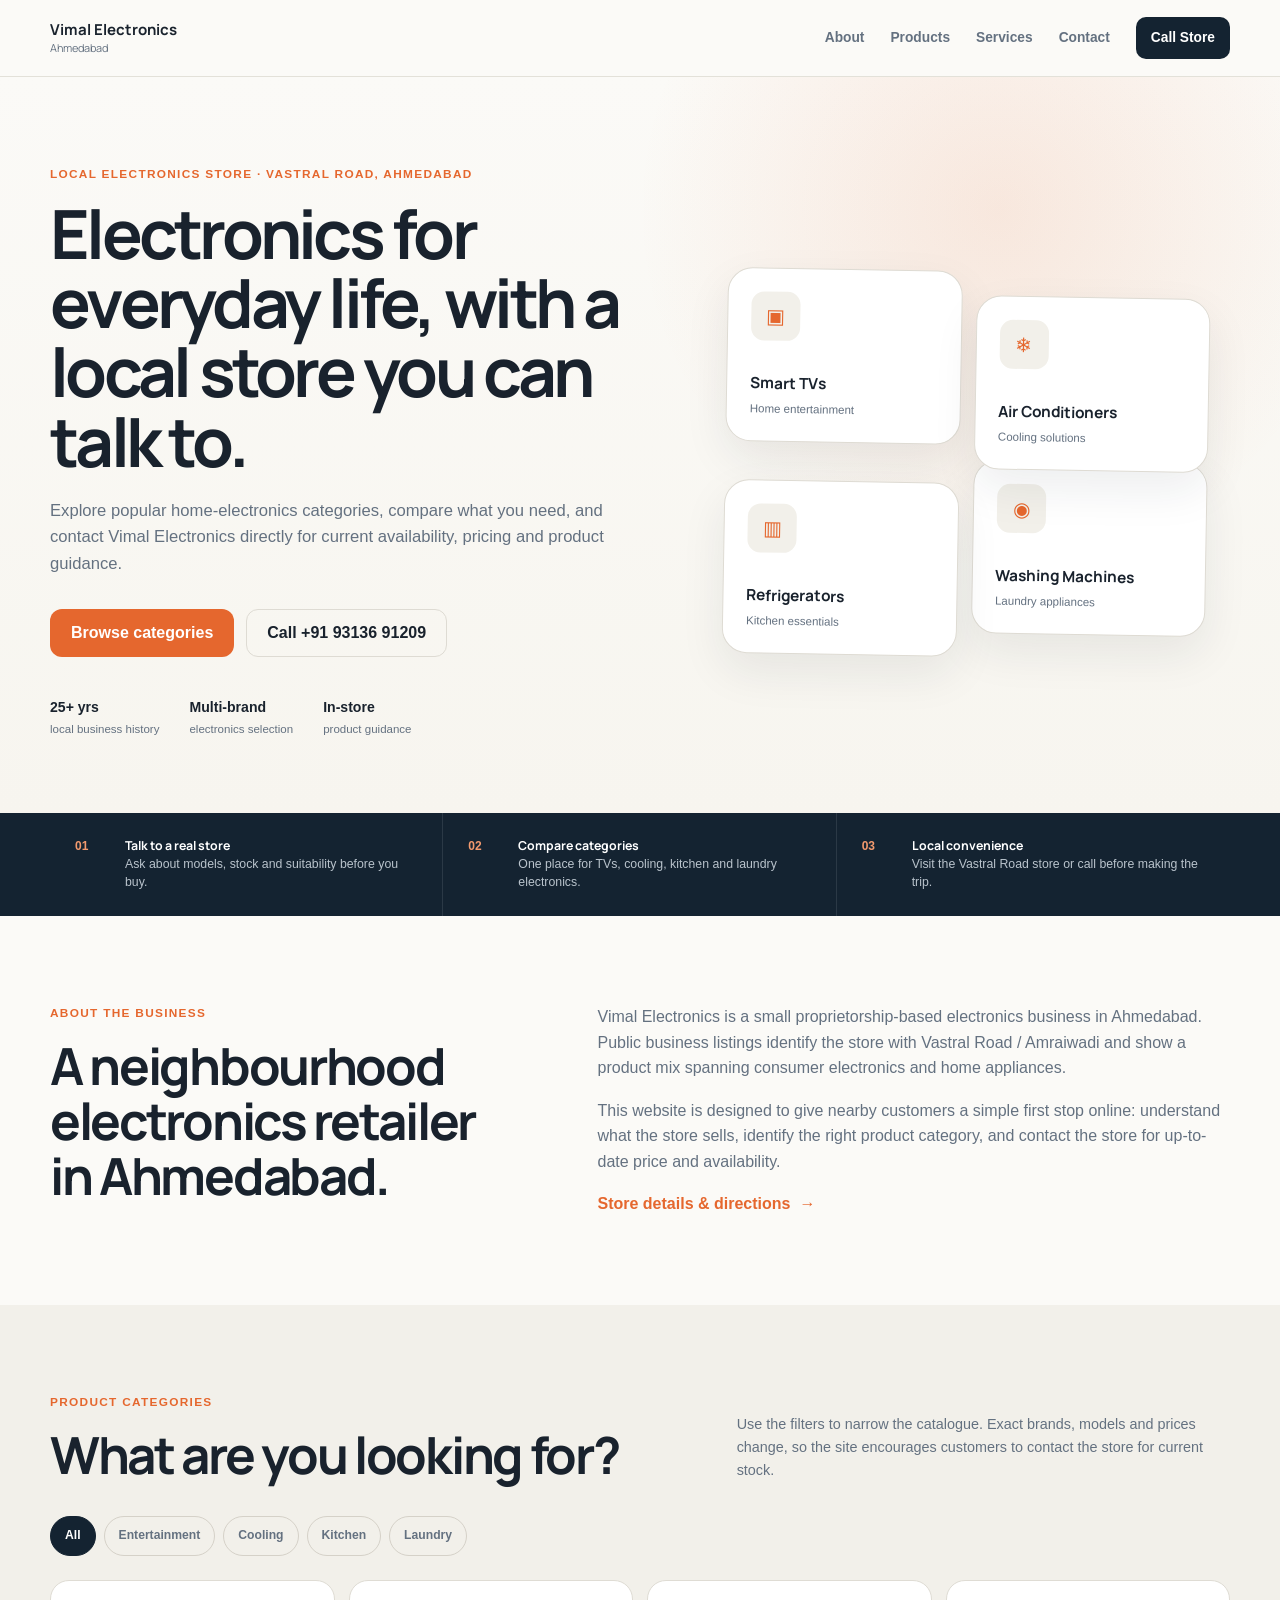
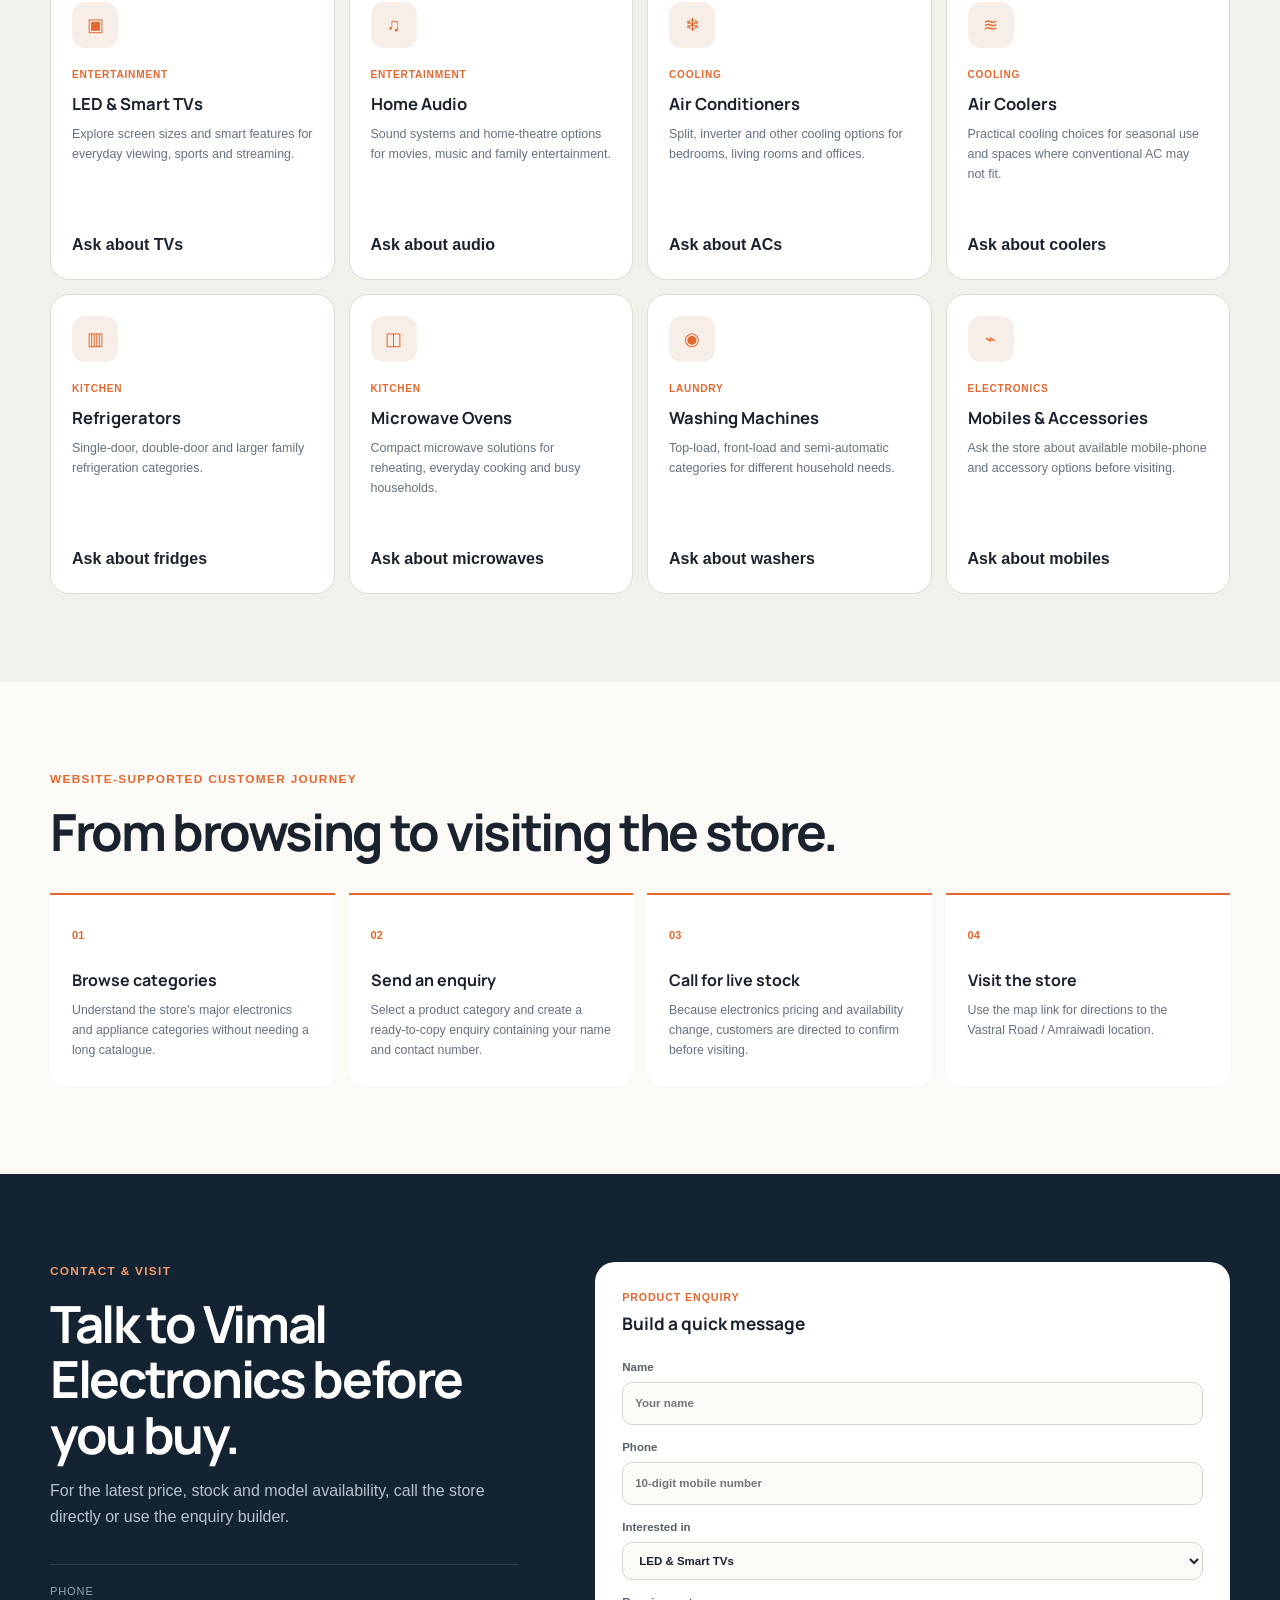
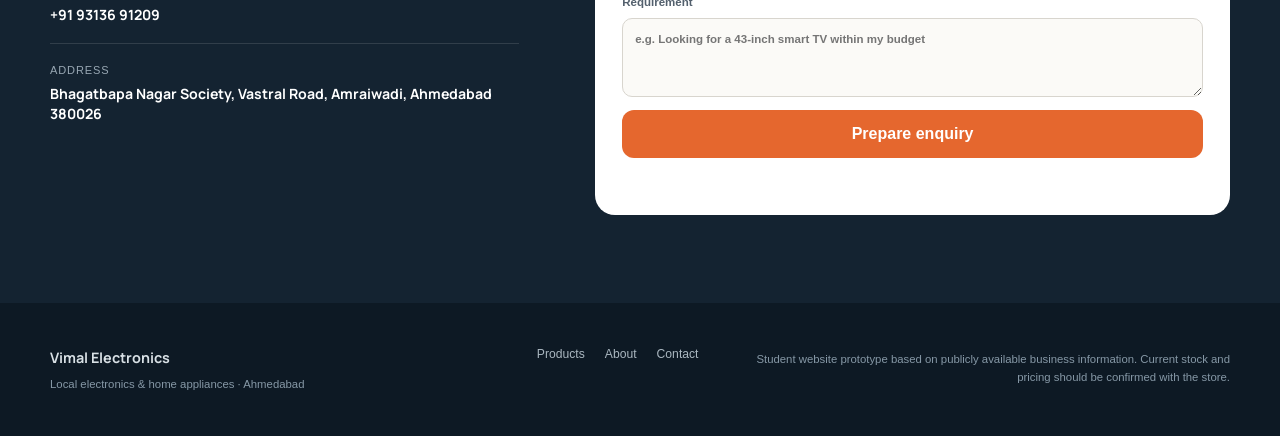
==== commit 1223412c: "Remove unverified logo mark from business site" ====
--- a/index.html
+++ b/index.html
@@ -14,7 +14,6 @@
   <header class="site-header" id="top">
     <nav class="nav container" aria-label="Primary navigation">
       <a class="brand" href="#top" aria-label="Vimal Electronics home">
-        <span class="brand-mark" aria-hidden="true">VE</span>
         <span class="brand-copy"><strong>Vimal Electronics</strong><small>Ahmedabad</small></span>
       </a>
       <button class="menu-button" id="menuButton" type="button" aria-label="Open navigation" aria-expanded="false">
--- a/styles.css
+++ b/styles.css
@@ -1 +1 @@
-:root{--bg:#07111f;--sidebar:#091625;--panel:#0e1b2c;--panel-2:#112238;--border:rgba(148,163,184,0.14);--text:#f4f7fb;--muted:#8fa0b6;--accent:#5b8cff;--accent-2:#78a1ff;--positive:#2dd4a7;--negative:#ff6680;--warning:#f2c14e;--shadow:0 18px 50px rgba(0,0,0,0.22);--radius:18px;}body.light{--bg:#f4f7fb;--sidebar:#ffffff;--panel:#ffffff;--panel-2:#f8faff;--border:rgba(33,48,76,0.12);--text:#18243a;--muted:#6e7d92;--shadow:0 15px 38px rgba(50,67,94,0.08);}*{box-sizing:border-box;}html{scroll-behavior:smooth;}body{margin:0;background:var(--bg);color:var(--text);font-family:"Inter",system-ui,-apple-system,BlinkMacSystemFont,"Segoe UI",sans-serif;transition:background .25s ease,color .25s ease;}button,input,select{font:inherit;}button,a{-webkit-tap-highlight-color:transparent;}button{cursor:pointer;}a{color:inherit;text-decoration:none;}.app-shell{min-height:100vh;}.sidebar{position:fixed;inset:0 auto 0 0;width:250px;display:flex;flex-direction:column;padding:26px 18px;background:var(--sidebar);border-right:1px solid var(--border);z-index:30;transition:transform .25s ease,background .25s ease;}.brand{display:flex;align-items:center;gap:11px;font-size:1.15rem;font-weight:800;padding:0 8px 28px;}.brand>span:last-child>span{color:var(--accent-2);}.brand-mark{width:36px;height:36px;border-radius:10px;display:grid;place-items:center;background:linear-gradient(135deg,var(--accent),#8467ff);color:white;box-shadow:0 8px 24px rgba(91,140,255,.28);}.side-nav{display:grid;gap:7px;}.side-nav a{display:flex;align-items:center;gap:12px;padding:12px 13px;border-radius:11px;color:var(--muted);font-weight:600;font-size:.91rem;}.side-nav a span{width:20px;text-align:center;}.side-nav a:hover,.side-nav a.active{background:rgba(91,140,255,.11);color:var(--text);}.sidebar-note{display:flex;gap:10px;margin-top:auto;padding:15px;background:var(--panel-2);border:1px solid var(--border);border-radius:13px;}.sidebar-note strong{display:block;font-size:.8rem;margin-bottom:3px;}.sidebar-note p{margin:0;color:var(--muted);font-size:.72rem;line-height:1.5;}.live-dot{display:inline-block;width:8px;height:8px;margin-top:4px;border-radius:50%;background:var(--positive);box-shadow:0 0 0 5px rgba(45,212,167,.10);flex:0 0 auto;}.sidebar-footer{padding-top:14px;}.theme-toggle{width:100%;border:1px solid var(--border);color:var(--muted);background:transparent;padding:11px 13px;border-radius:11px;display:flex;gap:10px;align-items:center;}.theme-toggle:hover{color:var(--text);background:var(--panel-2);}.main-content{margin-left:250px;padding:30px clamp(20px,3vw,46px) 34px;}.topbar{display:flex;align-items:center;justify-content:space-between;gap:20px;margin-bottom:25px;}.topbar h1{margin:3px 0 0;font-size:clamp(1.55rem,3vw,2rem);letter-spacing:-.03em;}.eyebrow{margin:0;color:var(--accent-2);font-size:.71rem;text-transform:uppercase;letter-spacing:.12em;font-weight:800;}.topbar-actions{display:flex;gap:10px;align-items:center;}.search-box{position:relative;min-width:min(330px,35vw);}.search-box>span{position:absolute;left:14px;top:50%;transform:translateY(-50%);color:var(--muted);font-size:1.15rem;}.search-box input{width:100%;padding:12px 14px 12px 40px;border:1px solid var(--border);border-radius:12px;outline:none;background:var(--panel);color:var(--text);}.search-box input:focus{border-color:rgba(91,140,255,.65);box-shadow:0 0 0 3px rgba(91,140,255,.08);}.search-results{position:absolute;top:calc(100% + 8px);left:0;right:0;max-height:330px;overflow:auto;background:var(--panel);border:1px solid var(--border);border-radius:13px;box-shadow:var(--shadow);z-index:50;display:none;}.search-results.open{display:block;}.search-item{width:100%;display:flex;justify-content:space-between;gap:14px;padding:12px 14px;border:0;border-bottom:1px solid var(--border);background:transparent;color:var(--text);text-align:left;}.search-item:last-child{border-bottom:0;}.search-item:hover{background:var(--panel-2);}.search-item small,.search-item span:last-child{color:var(--muted);}.icon-button,.mobile-menu{width:43px;height:43px;border:1px solid var(--border);background:var(--panel);color:var(--text);border-radius:12px;}.icon-button:hover{border-color:rgba(91,140,255,.45);color:var(--accent-2);}.mobile-menu{display:none;}.market-strip{display:grid;grid-template-columns:repeat(4,minmax(0,1fr));gap:12px;margin-bottom:16px;}.index-card{min-height:82px;padding:17px 18px;background:var(--panel);border:1px solid var(--border);border-radius:15px;display:flex;align-items:center;justify-content:space-between;gap:10px;box-shadow:var(--shadow);}.index-card>div{display:grid;gap:5px;}.market-label{color:var(--muted);font-size:.69rem;letter-spacing:.08em;font-weight:700;}.index-card strong{font-size:1rem;}.positive{color:var(--positive)!important;}.negative{color:var(--negative)!important;}.index-card>span{font-size:.79rem;font-weight:700;}.status-pill{display:flex;align-items:center;gap:7px;color:var(--positive)!important;}.status-pill .live-dot{margin-top:0;}.dashboard-grid{display:grid;grid-template-columns:minmax(0,1.65fr) minmax(300px,.7fr);gap:16px;margin-bottom:16px;}.lower-grid{grid-template-columns:minmax(300px,.8fr) minmax(0,1.55fr);}.panel{background:var(--panel);border:1px solid var(--border);border-radius:var(--radius);box-shadow:var(--shadow);padding:22px;min-width:0;}.panel-header{display:flex;align-items:center;justify-content:space-between;gap:16px;}.panel-header.compact h2{margin:3px 0 0;font-size:1.12rem;}.stock-heading{display:flex;align-items:center;gap:12px;min-width:0;}.stock-logo{width:43px;height:43px;border-radius:12px;display:grid;place-items:center;flex:0 0 auto;color:white;font-weight:800;background:linear-gradient(135deg,var(--accent),#806dff);}.stock-title-row{display:flex;align-items:center;gap:9px;flex-wrap:wrap;}.stock-title-row h2{margin:0;font-size:1.04rem;}.stock-title-row span{padding:4px 7px;background:var(--panel-2);border:1px solid var(--border);border-radius:7px;color:var(--muted);font-size:.65rem;font-weight:800;}.stock-heading p{margin:4px 0 0;color:var(--muted);font-size:.73rem;}.watch-button{padding:9px 12px;border-radius:10px;border:1px solid var(--border);color:var(--muted);background:transparent;font-size:.76rem;font-weight:700;}.watch-button.active,.watch-button:hover{background:rgba(91,140,255,.1);border-color:rgba(91,140,255,.35);color:var(--accent-2);}.price-row{display:flex;justify-content:space-between;align-items:end;gap:18px;margin:26px 0 12px;}.big-price{display:block;font-size:clamp(1.8rem,4vw,2.45rem);line-height:1;font-weight:800;letter-spacing:-.04em;}.price-change{display:inline-block;margin-top:8px;font-size:.78rem;font-weight:700;}.range-buttons{display:flex;gap:4px;padding:4px;border-radius:10px;background:var(--panel-2);border:1px solid var(--border);}.range-buttons button{border:0;border-radius:7px;background:transparent;color:var(--muted);padding:6px 9px;font-size:.7rem;font-weight:700;}.range-buttons button.active{background:var(--accent);color:white;}.chart-wrap{position:relative;height:270px;width:100%;}#priceChart{width:100%;height:100%;display:block;}.chart-tooltip{position:absolute;pointer-events:none;opacity:0;padding:7px 9px;border-radius:8px;color:var(--text);background:var(--panel-2);border:1px solid var(--border);box-shadow:var(--shadow);font-size:.69rem;transform:translate(-50%,-115%);transition:opacity .08s;white-space:nowrap;}.metric-grid{display:grid;grid-template-columns:repeat(6,minmax(0,1fr));gap:9px;margin-top:8px;}.metric-grid>div{padding:12px;background:var(--panel-2);border:1px solid var(--border);border-radius:11px;min-width:0;}.metric-grid span{display:block;color:var(--muted);font-size:.63rem;margin-bottom:5px;}.metric-grid strong{display:block;font-size:.79rem;white-space:nowrap;overflow:hidden;text-overflow:ellipsis;}.muted{color:var(--muted);font-size:.7rem;}.movers-tabs{display:grid;grid-template-columns:1fr 1fr;gap:4px;margin:18px 0 8px;padding:4px;background:var(--panel-2);border:1px solid var(--border);border-radius:10px;}.movers-tabs button{border:0;border-radius:7px;padding:7px;background:transparent;color:var(--muted);font-size:.72rem;font-weight:700;}.movers-tabs button.active{background:var(--panel);color:var(--text);}.movers-list{display:grid;}.mover-row,.watch-row{width:100%;border:0;background:transparent;color:var(--text);display:grid;grid-template-columns:1fr auto;align-items:center;gap:10px;padding:13px 3px;border-bottom:1px solid var(--border);text-align:left;}.mover-row:last-child,.watch-row:last-child{border-bottom:0;}.mover-row:hover,.watch-row:hover{background:var(--panel-2);}.ticker-pair{display:flex;align-items:center;gap:10px;min-width:0;}.mini-logo{width:34px;height:34px;border-radius:9px;display:grid;place-items:center;background:var(--panel-2);color:var(--accent-2);border:1px solid var(--border);font-size:.72rem;font-weight:800;flex:0 0 auto;}.ticker-pair strong{display:block;font-size:.78rem;}.ticker-pair small{display:block;margin-top:3px;color:var(--muted);white-space:nowrap;overflow:hidden;text-overflow:ellipsis;max-width:160px;font-size:.66rem;}.quote-pair{text-align:right;}.quote-pair strong{display:block;font-size:.78rem;}.quote-pair span{display:block;margin-top:3px;font-size:.67rem;font-weight:700;}.count-badge{color:var(--muted);background:var(--panel-2);border:1px solid var(--border);padding:5px 8px;border-radius:8px;font-size:.65rem;}.watchlist{margin-top:10px;max-height:330px;overflow:auto;}.watch-row{grid-template-columns:1fr auto auto;padding:11px 3px;}.remove-watch{width:28px;height:28px;border:0;border-radius:8px;background:transparent;color:var(--muted);}.remove-watch:hover{background:rgba(255,102,128,.1);color:var(--negative);}.empty-state{color:var(--muted);text-align:center;padding:38px 12px;font-size:.8rem;line-height:1.6;}.text-button{border:0;background:transparent;color:var(--muted);font-size:.7rem;}.text-button:hover{color:var(--negative);}.portfolio-summary{display:grid;grid-template-columns:repeat(3,1fr);gap:9px;margin:18px 0;}.portfolio-summary>div{padding:13px;border-radius:11px;background:var(--panel-2);border:1px solid var(--border);}.portfolio-summary span{display:block;color:var(--muted);font-size:.63rem;margin-bottom:5px;}.portfolio-summary strong{font-size:.88rem;}.holding-form{display:grid;grid-template-columns:1.25fr .75fr .9fr auto;gap:8px;align-items:end;padding:14px;background:var(--panel-2);border:1px solid var(--border);border-radius:12px;}.holding-form label{color:var(--muted);font-size:.64rem;font-weight:700;}.holding-form input,.holding-form select,.table-controls select{width:100%;margin-top:6px;padding:9px 10px;border-radius:8px;border:1px solid var(--border);outline:none;color:var(--text);background:var(--panel);}.primary-button{padding:10px 13px;border:0;border-radius:9px;color:white;background:var(--accent);font-weight:700;font-size:.72rem;}.primary-button:hover{filter:brightness(1.08);}.holdings-list{margin-top:10px;max-height:220px;overflow:auto;}.holding-row{display:grid;grid-template-columns:1fr auto auto auto;gap:16px;align-items:center;padding:10px 3px;border-bottom:1px solid var(--border);font-size:.72rem;}.holding-row:last-child{border-bottom:0;}.holding-row small{display:block;color:var(--muted);margin-top:3px;}.holding-row .holding-value{text-align:right;}.holding-row button{border:0;background:transparent;color:var(--muted);}.holding-row button:hover{color:var(--negative);}.market-table-panel{margin-top:0;}.table-controls{display:flex;gap:8px;}.table-controls select{margin:0;width:auto;min-width:135px;}.table-scroll{overflow-x:auto;margin-top:14px;}table{width:100%;border-collapse:collapse;min-width:780px;}th{padding:11px 10px;text-align:left;color:var(--muted);font-size:.64rem;text-transform:uppercase;letter-spacing:.06em;border-bottom:1px solid var(--border);}td{padding:12px 10px;border-bottom:1px solid var(--border);font-size:.74rem;}tbody tr{transition:background .12s;}tbody tr:hover{background:var(--panel-2);}.table-company{display:flex;align-items:center;gap:9px;}.table-company strong{display:block;}.table-company small{display:block;color:var(--muted);margin-top:3px;}.table-action{padding:6px 9px;border-radius:8px;border:1px solid var(--border);background:transparent;color:var(--muted);}.table-action:hover{color:var(--accent-2);border-color:rgba(91,140,255,.4);}.disclaimer{margin-top:16px;padding:13px 16px;border-radius:12px;border:1px solid rgba(242,193,78,.22);background:rgba(242,193,78,.06);color:var(--muted);font-size:.72rem;line-height:1.55;}.disclaimer strong{color:var(--warning);}.footer{display:flex;justify-content:space-between;gap:20px;padding:24px 3px 0;color:var(--muted);font-size:.68rem;}@media(max-width:1180px){.market-strip{grid-template-columns:repeat(2,1fr);}.dashboard-grid,.lower-grid{grid-template-columns:1fr;}.movers-list{grid-template-columns:repeat(2,1fr);column-gap:18px;}.metric-grid{grid-template-columns:repeat(3,1fr);}}@media(max-width:850px){.sidebar{transform:translateX(-105%);box-shadow:22px 0 60px rgba(0,0,0,.25);}.sidebar.open{transform:translateX(0);}.main-content{margin-left:0;padding:22px 18px 30px;}.mobile-menu{display:inline-grid;place-items:center;}.topbar>div:first-of-type{margin-right:auto;}.topbar-actions{width:min(360px,55%);}.search-box{min-width:0;width:100%;}.holding-form{grid-template-columns:1fr 1fr;}.holding-form .primary-button{height:38px;}}@media(max-width:620px){.topbar{align-items:flex-start;flex-wrap:wrap;}.topbar-actions{width:100%;}.market-strip{grid-template-columns:1fr;}.market-status-card{display:none;}.panel{padding:17px;}.panel-header{align-items:flex-start;}.watch-button{padding:8px;font-size:0;}.watch-button::before{content:"☆";font-size:1.1rem;}.watch-button.active::before{content:"★";}.price-row{align-items:flex-start;flex-direction:column;}.range-buttons{width:100%;}.range-buttons button{flex:1;}.chart-wrap{height:220px;}.metric-grid{grid-template-columns:repeat(2,1fr);}.movers-list{grid-template-columns:1fr;}.portfolio-summary{grid-template-columns:1fr;}.holding-form{grid-template-columns:1fr;}.holding-row{grid-template-columns:1fr auto auto;gap:8px;}.holding-row .holding-pnl{display:none;}.table-controls{width:100%;margin-top:8px;}.market-table-panel .panel-header{flex-direction:column;}.table-controls select{flex:1;min-width:0;}.footer{flex-direction:column;}}+:root{--ink:#19222d;--muted:#647180;--paper:#fbfaf7;--soft:#f2f0ea;--white:#fff;--orange:#e5672e;--orange-dark:#c9501c;--navy:#142331;--line:#dedbd3;--shadow:0 18px 45px rgba(25,34,45,.08);--radius:22px}*{box-sizing:border-box}html{scroll-behavior:smooth}body{margin:0;background:var(--paper);color:var(--ink);font-family:"DM Sans",Arial,sans-serif;line-height:1.6}h1,h2,h3,strong,.brand{font-family:"Manrope",Arial,sans-serif}a{color:inherit;text-decoration:none}button,input,select,textarea{font:inherit}.container{width:min(1180px,calc(100% - 40px));margin:0 auto}.site-header{position:sticky;top:0;z-index:50;background:rgba(251,250,247,.94);border-bottom:1px solid rgba(222,219,211,.8);backdrop-filter:blur(16px)}.nav{min-height:76px;display:flex;align-items:center;justify-content:space-between;gap:30px}.brand{display:flex;align-items:center;gap:11px}.brand-mark{width:40px;height:40px;display:grid;place-items:center;border-radius:11px;background:var(--orange);color:#fff;font-size:.82rem;font-weight:800}.brand-copy{display:grid;line-height:1.1}.brand-copy strong{font-size:.94rem}.brand-copy small{color:var(--muted);font-size:.68rem;margin-top:4px}.nav-links{display:flex;align-items:center;gap:26px;color:var(--muted);font-size:.86rem;font-weight:600}.nav-links a:hover{color:var(--ink)}.nav-cta{padding:10px 15px;border-radius:10px;background:var(--navy);color:#fff!important}.menu-button{display:none;width:44px;height:44px;border:1px solid var(--line);border-radius:12px;background:transparent;padding:10px}.menu-button span{display:block;height:2px;background:var(--ink);margin:4px 0}.hero{padding:88px 0 74px;background:radial-gradient(circle at 78% 18%,rgba(229,103,46,.12),transparent 31%),linear-gradient(180deg,#fbfaf7,#f7f5ef)}.hero-grid{display:grid;grid-template-columns:1.05fr .95fr;gap:70px;align-items:center}.eyebrow{margin:0 0 15px;color:var(--orange);font-size:.74rem;font-weight:800;letter-spacing:.11em;text-transform:uppercase}.hero h1{max-width:690px;margin:0 0 22px;font-size:clamp(2.65rem,5.3vw,5rem);line-height:1.02;letter-spacing:-.055em}.hero-text{max-width:650px;margin:0;color:var(--muted);font-size:1.04rem}.hero-actions{display:flex;gap:12px;flex-wrap:wrap;margin:31px 0}.button{display:inline-flex;min-height:48px;align-items:center;justify-content:center;padding:0 20px;border:1px solid transparent;border-radius:12px;font-weight:700;cursor:pointer;transition:.2s}.button:hover{transform:translateY(-2px)}.primary{background:var(--orange);color:#fff}.primary:hover{background:var(--orange-dark)}.secondary{background:transparent;border-color:var(--line);color:var(--ink)}.hero-points{display:flex;gap:30px;flex-wrap:wrap;padding-top:8px}.hero-points span{display:grid}.hero-points b{font-size:.88rem}.hero-points small{margin-top:2px;color:var(--muted);font-size:.72rem}.hero-visual{padding:22px}.visual-grid{display:grid;grid-template-columns:1fr 1fr;gap:14px;transform:rotate(1deg)}.visual-card{min-height:174px;padding:23px;border-radius:25px;border:1px solid var(--line);background:#fff;box-shadow:var(--shadow);display:flex;flex-direction:column;justify-content:flex-end}.visual-card:nth-child(2),.visual-card:nth-child(3){transform:translateY(24px)}.visual-card .icon{width:49px;height:49px;display:grid;place-items:center;margin-bottom:auto;border-radius:13px;background:var(--soft);color:var(--orange);font-size:1.25rem}.visual-card strong{font-size:.96rem}.visual-card small{color:var(--muted);font-size:.72rem;margin-top:3px}.trust-strip{background:var(--navy);color:#fff}.trust-grid{display:grid;grid-template-columns:repeat(3,1fr)}.trust-grid>div{display:grid;grid-template-columns:42px 1fr;gap:8px;padding:24px 25px;border-right:1px solid rgba(255,255,255,.1)}.trust-grid>div:last-child{border-right:0}.trust-grid span{color:#f39a6e;font-weight:800;font-size:.75rem}.trust-grid p{margin:0;color:#b9c3cc;font-size:.77rem;line-height:1.5}.trust-grid strong{color:#fff}.section{padding:88px 0}.section-soft{background:var(--soft)}.split{display:grid;grid-template-columns:.85fr 1.15fr;gap:80px}.split h2,.section-heading h2,.section-dark h2{margin:0;font-size:clamp(2rem,4vw,3.35rem);line-height:1.08;letter-spacing:-.045em}.prose p{margin:0 0 17px;color:var(--muted)}.text-link{display:inline-flex;gap:9px;align-items:center;color:var(--orange);font-weight:700}.section-heading{display:grid;grid-template-columns:1fr .8fr;gap:70px;align-items:end;margin-bottom:34px}.section-heading>p{margin:0;color:var(--muted);font-size:.9rem}.section-heading.narrow{grid-template-columns:1fr}.filter-row{display:flex;gap:8px;flex-wrap:wrap;margin-bottom:24px}.filter{padding:9px 14px;border:1px solid #d5d1c8;border-radius:999px;background:transparent;color:var(--muted);font-size:.76rem;font-weight:700;cursor:pointer}.filter:hover,.filter.active{background:var(--navy);border-color:var(--navy);color:#fff}.product-grid{display:grid;grid-template-columns:repeat(4,1fr);gap:14px}.product-card{min-height:300px;padding:21px;border-radius:19px;background:#fff;border:1px solid #dfdcd4;display:flex;flex-direction:column;transition:.22s}.product-card:hover{transform:translateY(-5px);box-shadow:var(--shadow)}.product-card.hidden{display:none}.product-icon{width:46px;height:46px;display:grid;place-items:center;border-radius:13px;background:#f7eee8;color:var(--orange);font-size:1.15rem}.category-tag{display:inline-block;width:max-content;margin:19px 0 8px;color:var(--orange);font-size:.63rem;text-transform:uppercase;letter-spacing:.08em;font-weight:800}.product-card h3{margin:0 0 8px;font-size:1.04rem}.product-card p{margin:0;color:var(--muted);font-size:.78rem}.inquiry-button{margin-top:auto;padding:10px 0 0;border:0;background:transparent;color:var(--ink);font-weight:700;text-align:left;cursor:pointer}.inquiry-button:hover{color:var(--orange)}.service-grid{display:grid;grid-template-columns:repeat(4,1fr);gap:14px}.service-grid article{padding:26px 22px;border-top:2px solid var(--orange);background:#fff;border-radius:0 0 16px 16px}.service-grid span{color:var(--orange);font-size:.69rem;font-weight:800}.service-grid h3{margin:21px 0 8px;font-size:1rem}.service-grid p{margin:0;color:var(--muted);font-size:.77rem}.section-dark{background:var(--navy);color:#fff}.contact-grid{display:grid;grid-template-columns:.85fr 1.15fr;gap:76px;align-items:start}.eyebrow.light{color:#f39a6e}.contact-intro{color:#b8c3cc;max-width:520px}.contact-list{display:grid;margin-top:35px}.contact-list a{padding:18px 0;border-top:1px solid rgba(255,255,255,.12);display:grid;gap:4px}.contact-list span{color:#98a7b3;font-size:.69rem;text-transform:uppercase;letter-spacing:.08em}.contact-list strong{font-size:.88rem;line-height:1.45}.enquiry-form{padding:27px;border-radius:20px;background:#fff;color:var(--ink)}.form-head{display:grid;margin-bottom:20px}.form-head span{color:var(--orange);font-size:.67rem;font-weight:800;text-transform:uppercase;letter-spacing:.08em}.form-head strong{font-size:1.08rem;margin-top:4px}.enquiry-form label{display:grid;gap:6px;margin-bottom:13px;font-size:.72rem;font-weight:700;color:#53606d}.enquiry-form input,.enquiry-form select,.enquiry-form textarea{width:100%;padding:11px 12px;border:1px solid #d8d5ce;border-radius:10px;outline:none;background:#fbfaf7;color:var(--ink)}.enquiry-form input:focus,.enquiry-form select:focus,.enquiry-form textarea:focus{border-color:var(--orange);box-shadow:0 0 0 3px rgba(229,103,46,.08)}.full{width:100%;border:0}.form-status{min-height:20px;margin:10px 0 0;color:var(--muted);font-size:.72rem}.enquiry-modal{position:fixed;inset:0;display:none;place-items:center;z-index:100}.enquiry-modal.open{display:grid}.modal-backdrop{position:absolute;inset:0;background:rgba(13,26,37,.7);backdrop-filter:blur(5px)}.modal-card{position:relative;width:min(560px,calc(100% - 32px));padding:28px;border-radius:22px;background:#fff;box-shadow:0 30px 80px rgba(0,0,0,.3)}.modal-card h2{margin:0 0 10px;font-size:1.65rem}.modal-card>p:not(.eyebrow){color:var(--muted);font-size:.86rem}.modal-card textarea{width:100%;resize:none;padding:12px;border:1px solid var(--line);border-radius:11px;background:#f7f5ef}.modal-close{position:absolute;top:14px;right:14px;width:36px;height:36px;border:0;border-radius:50%;background:var(--soft);font-size:1.2rem}.modal-actions{display:flex;gap:9px;margin-top:14px}.footer{padding:42px 0;background:#0d1924;color:#d8e0e5}.footer-grid{display:grid;grid-template-columns:1fr auto 1.1fr;gap:40px;align-items:start}.footer p{margin:5px 0 0;color:#8698a6;font-size:.71rem}.footer-grid>div:nth-child(2){display:flex;gap:20px;color:#aab7c0;font-size:.76rem}.prototype-note{text-align:right}.footer strong{font-size:.9rem}@media(max-width:980px){.hero-grid,.split,.contact-grid{grid-template-columns:1fr;gap:45px}.hero-visual{max-width:680px}.product-grid,.service-grid{grid-template-columns:repeat(2,1fr)}.section-heading{grid-template-columns:1fr;gap:16px}.trust-grid{grid-template-columns:1fr}.trust-grid>div{border-right:0;border-bottom:1px solid rgba(255,255,255,.1)}.footer-grid{grid-template-columns:1fr}.prototype-note{text-align:left}}@media(max-width:720px){.nav-links{position:absolute;top:76px;left:14px;right:14px;display:none;flex-direction:column;align-items:stretch;gap:0;padding:10px;background:var(--paper);border:1px solid var(--line);border-radius:15px;box-shadow:var(--shadow)}.nav-links.open{display:flex}.nav-links a{padding:11px 10px}.nav-cta{text-align:center;margin-top:5px}.menu-button{display:block}.hero{padding-top:65px}.hero-visual{padding:0}.visual-grid{gap:9px}.visual-card{min-height:145px;padding:16px}.hero-points{gap:18px}.section{padding:68px 0}.product-grid,.service-grid{grid-template-columns:1fr}.footer-grid>div:nth-child(2){flex-wrap:wrap}.modal-actions{flex-direction:column}}@media(max-width:450px){.container{width:min(100% - 28px,1180px)}.hero h1{font-size:2.55rem}.visual-card:nth-child(2),.visual-card:nth-child(3){transform:none}.visual-grid{grid-template-columns:1fr 1fr}.hero-actions{flex-direction:column}.button{width:100%}.hero-points{display:grid;grid-template-columns:1fr 1fr}.trust-grid>div{padding-left:8px;padding-right:8px}}
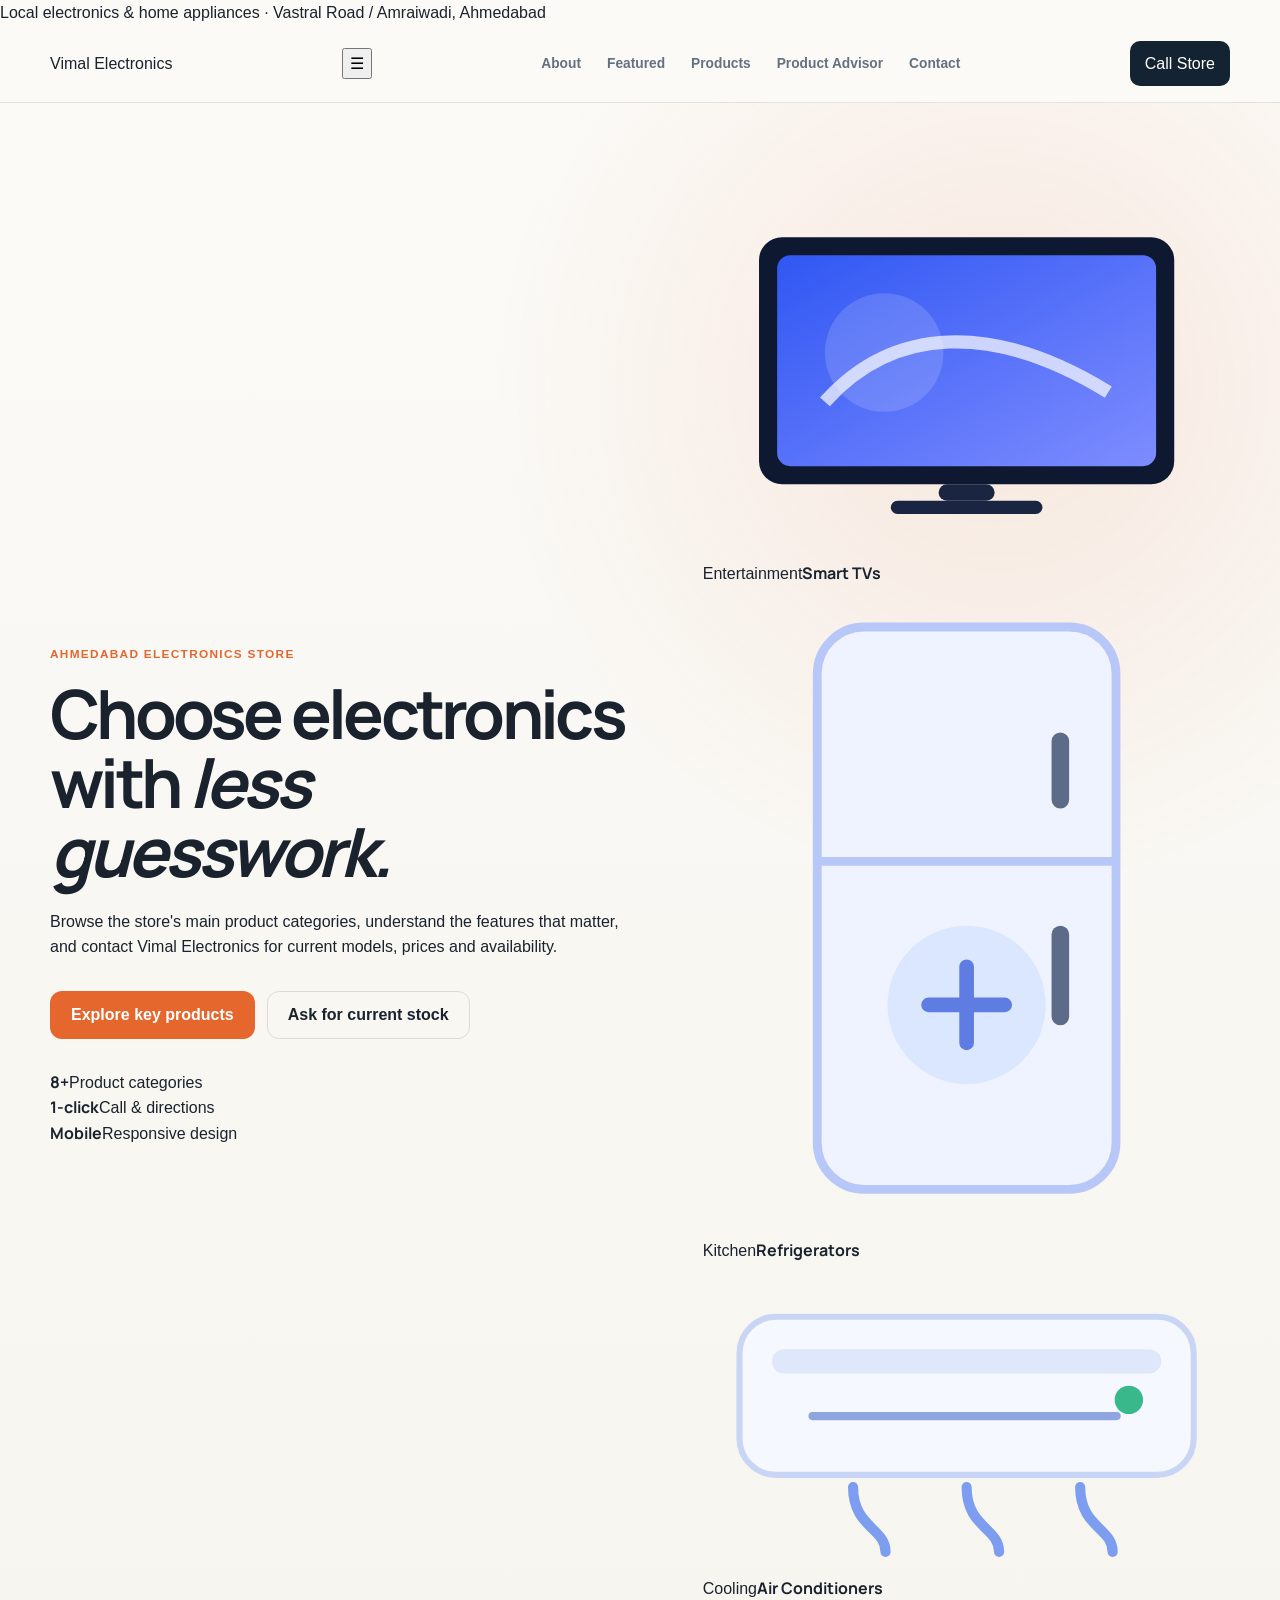
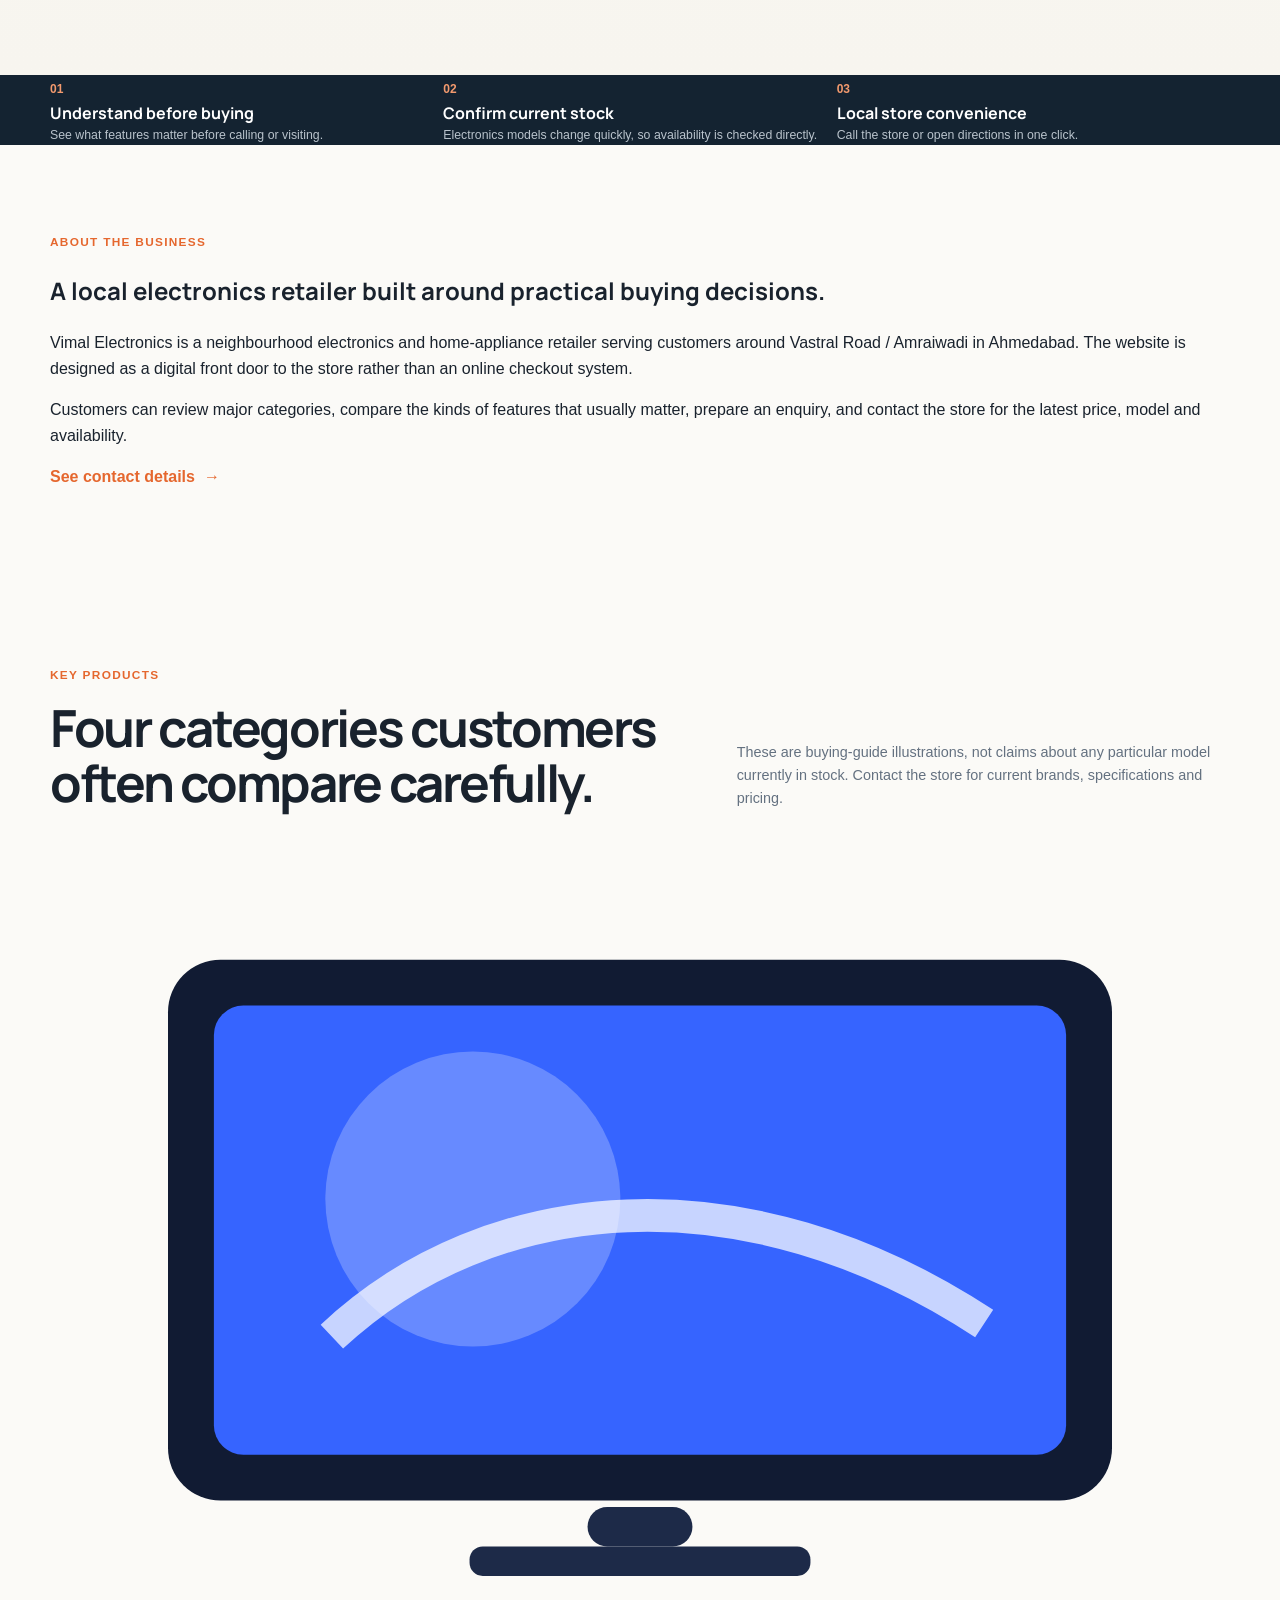
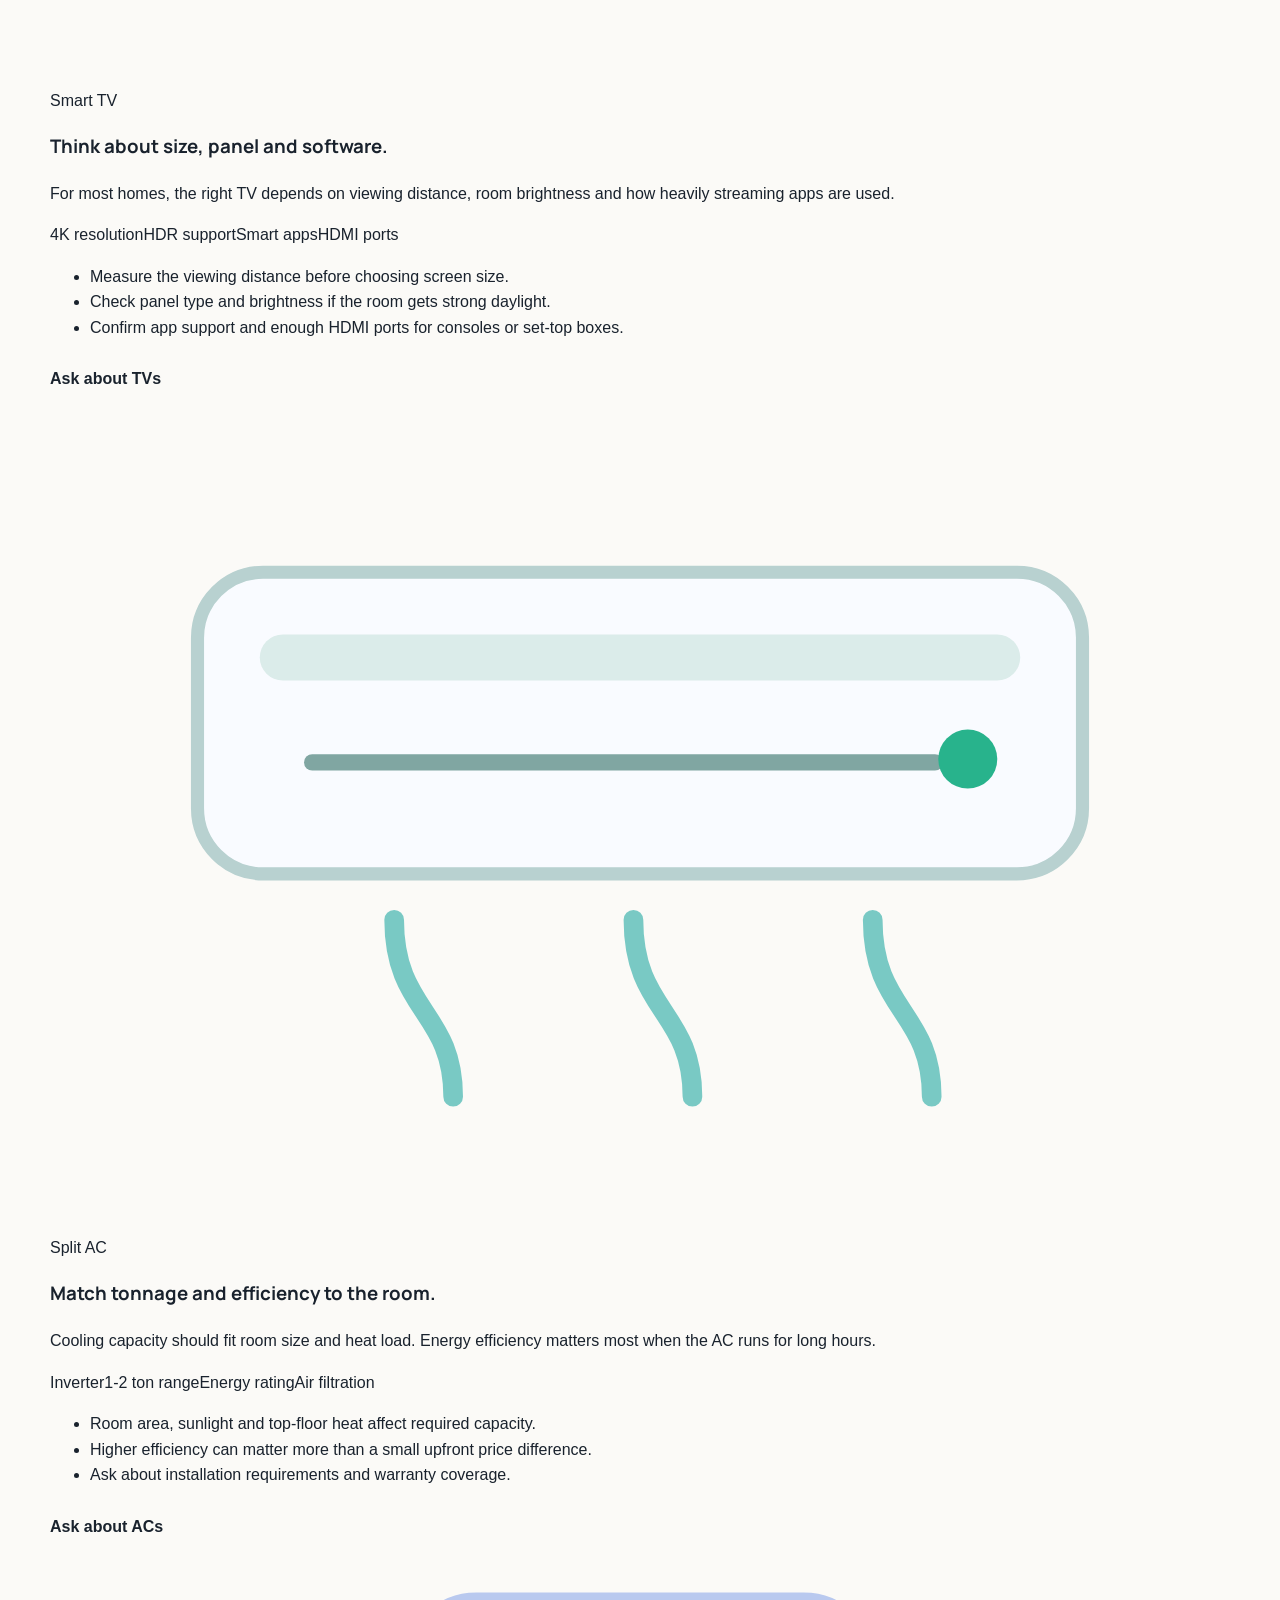
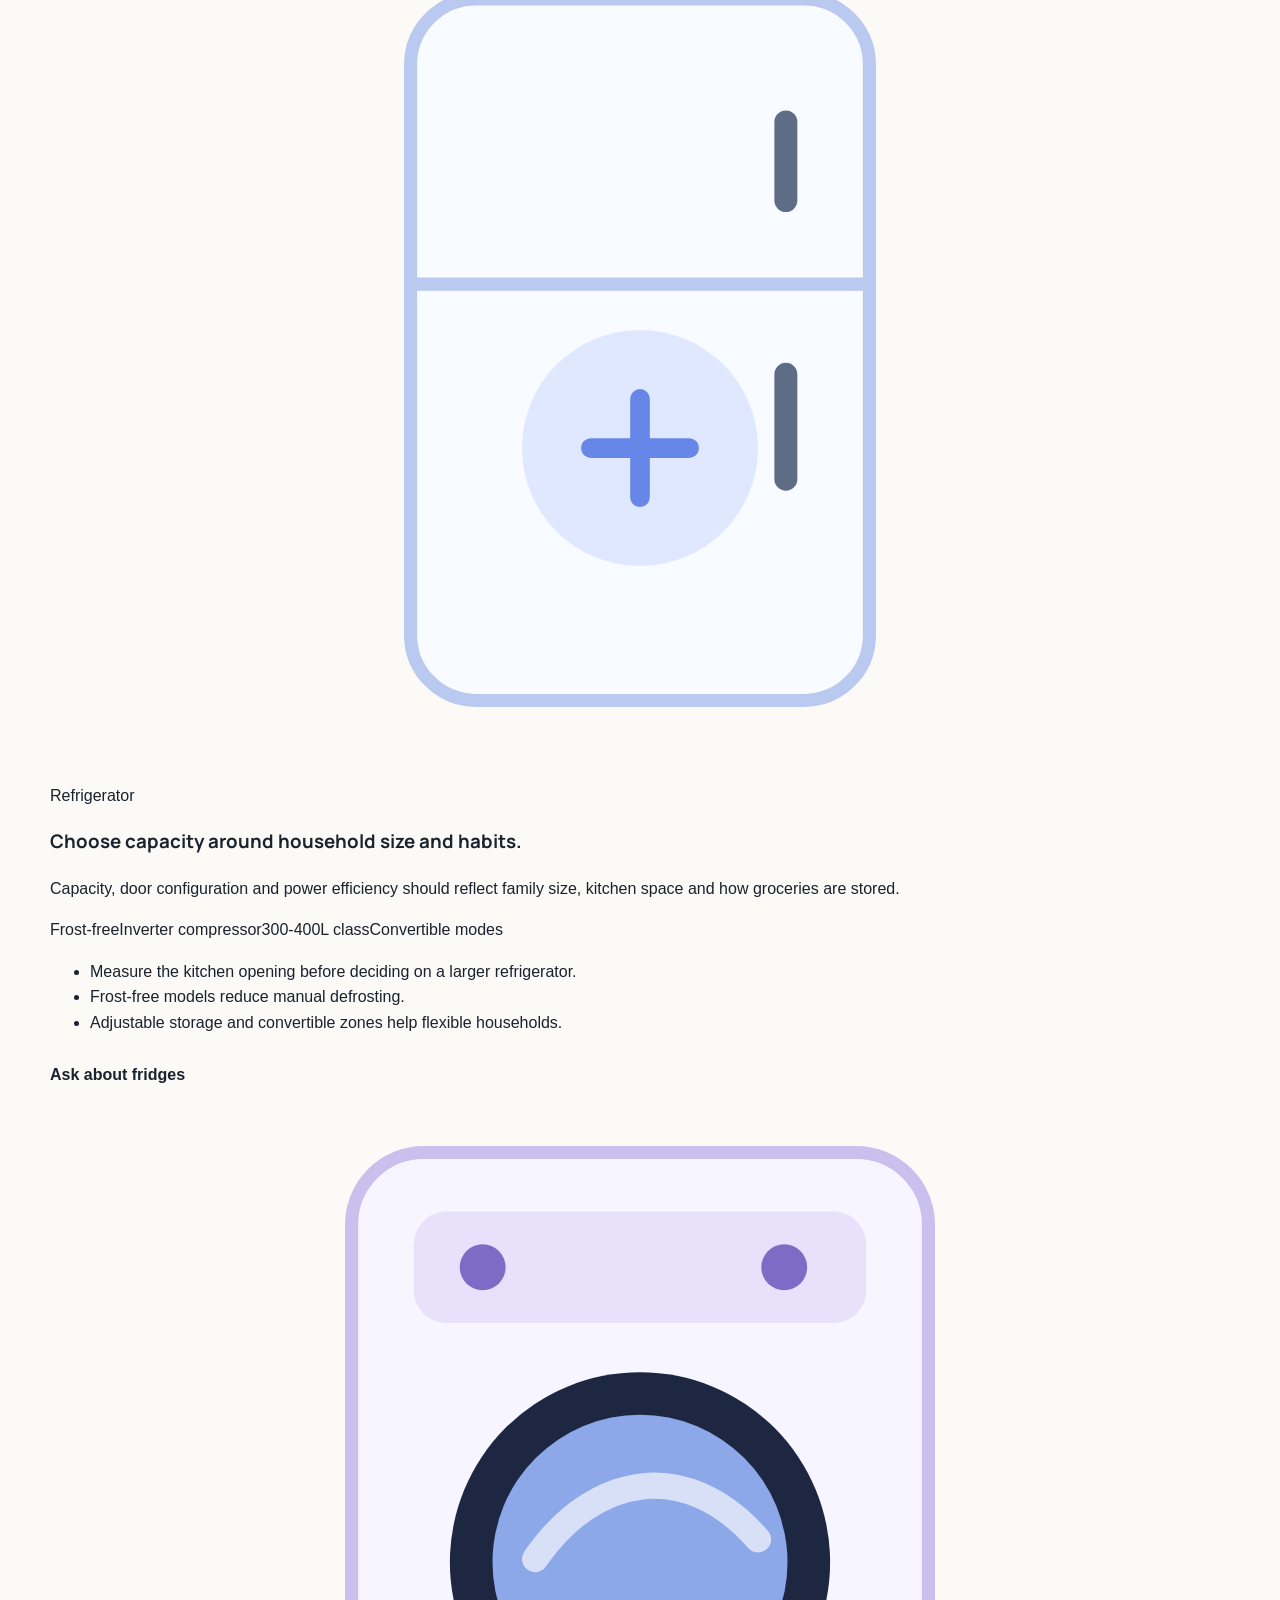
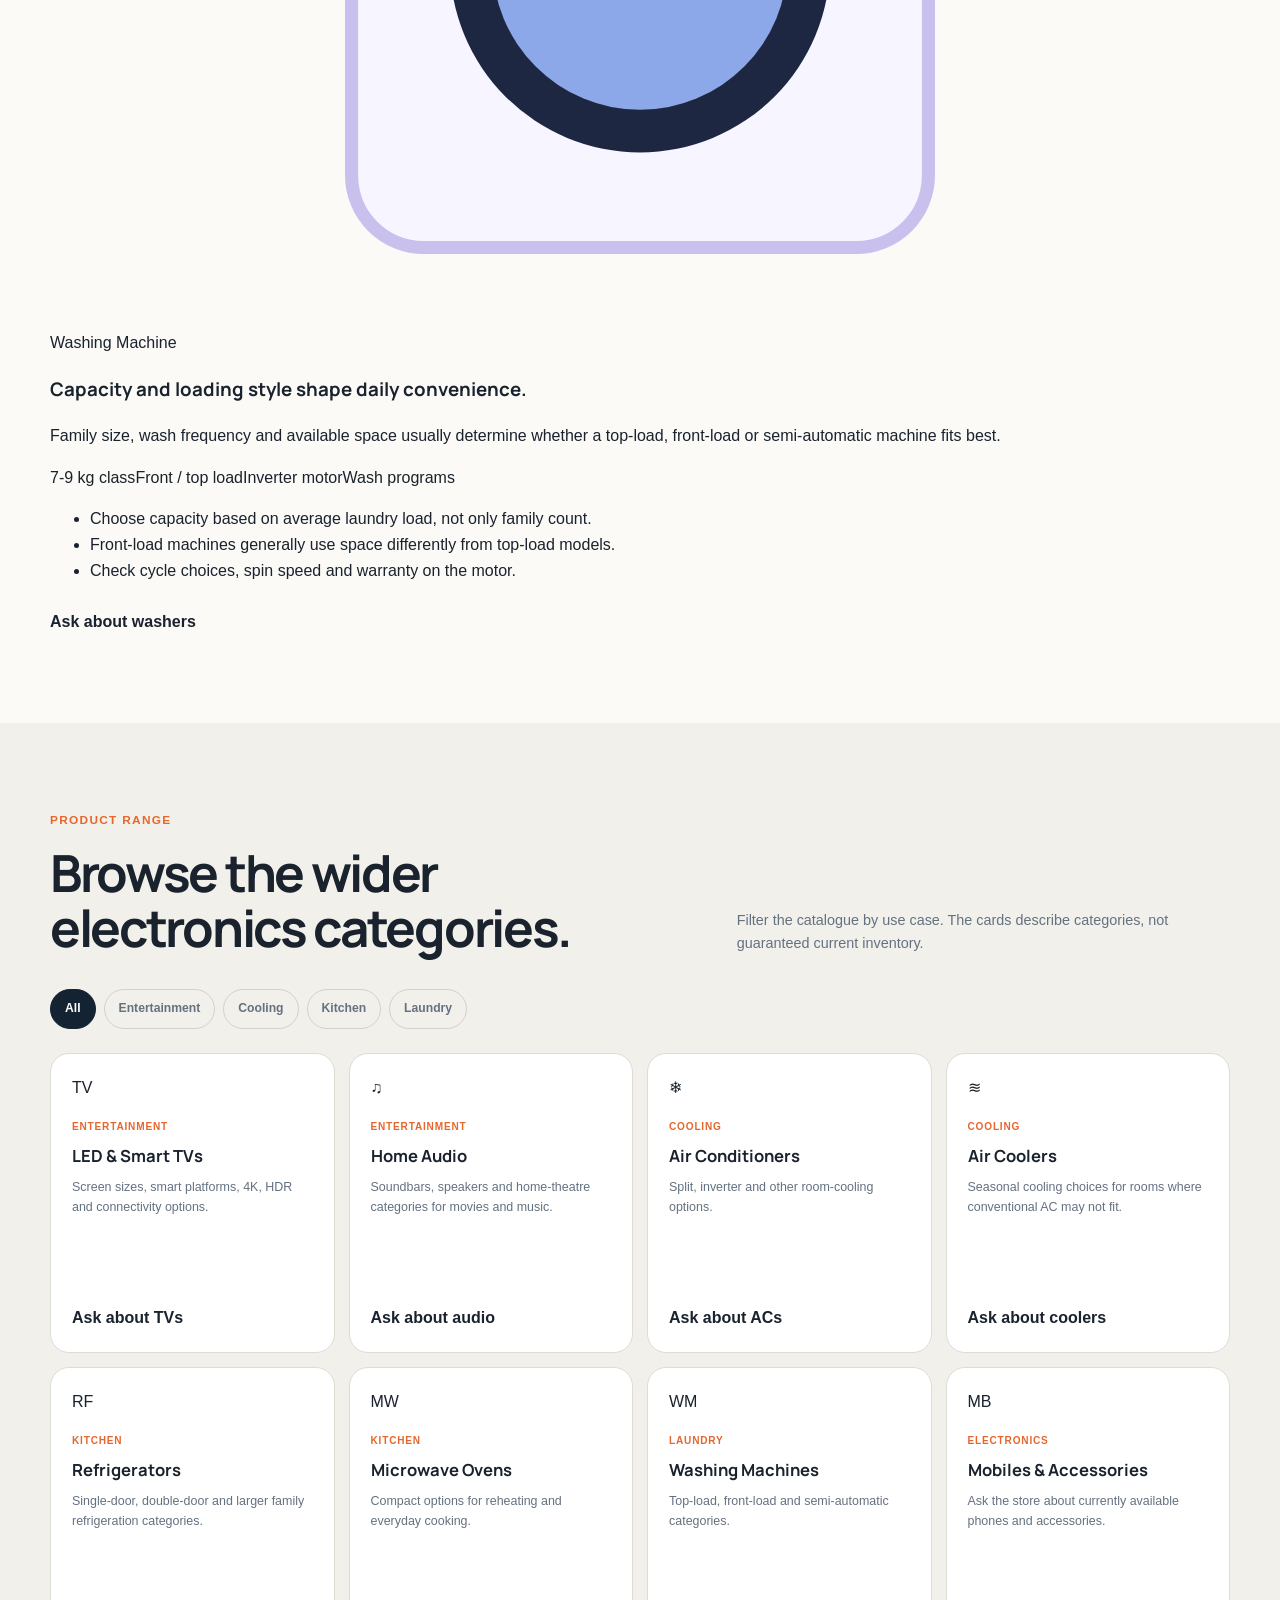
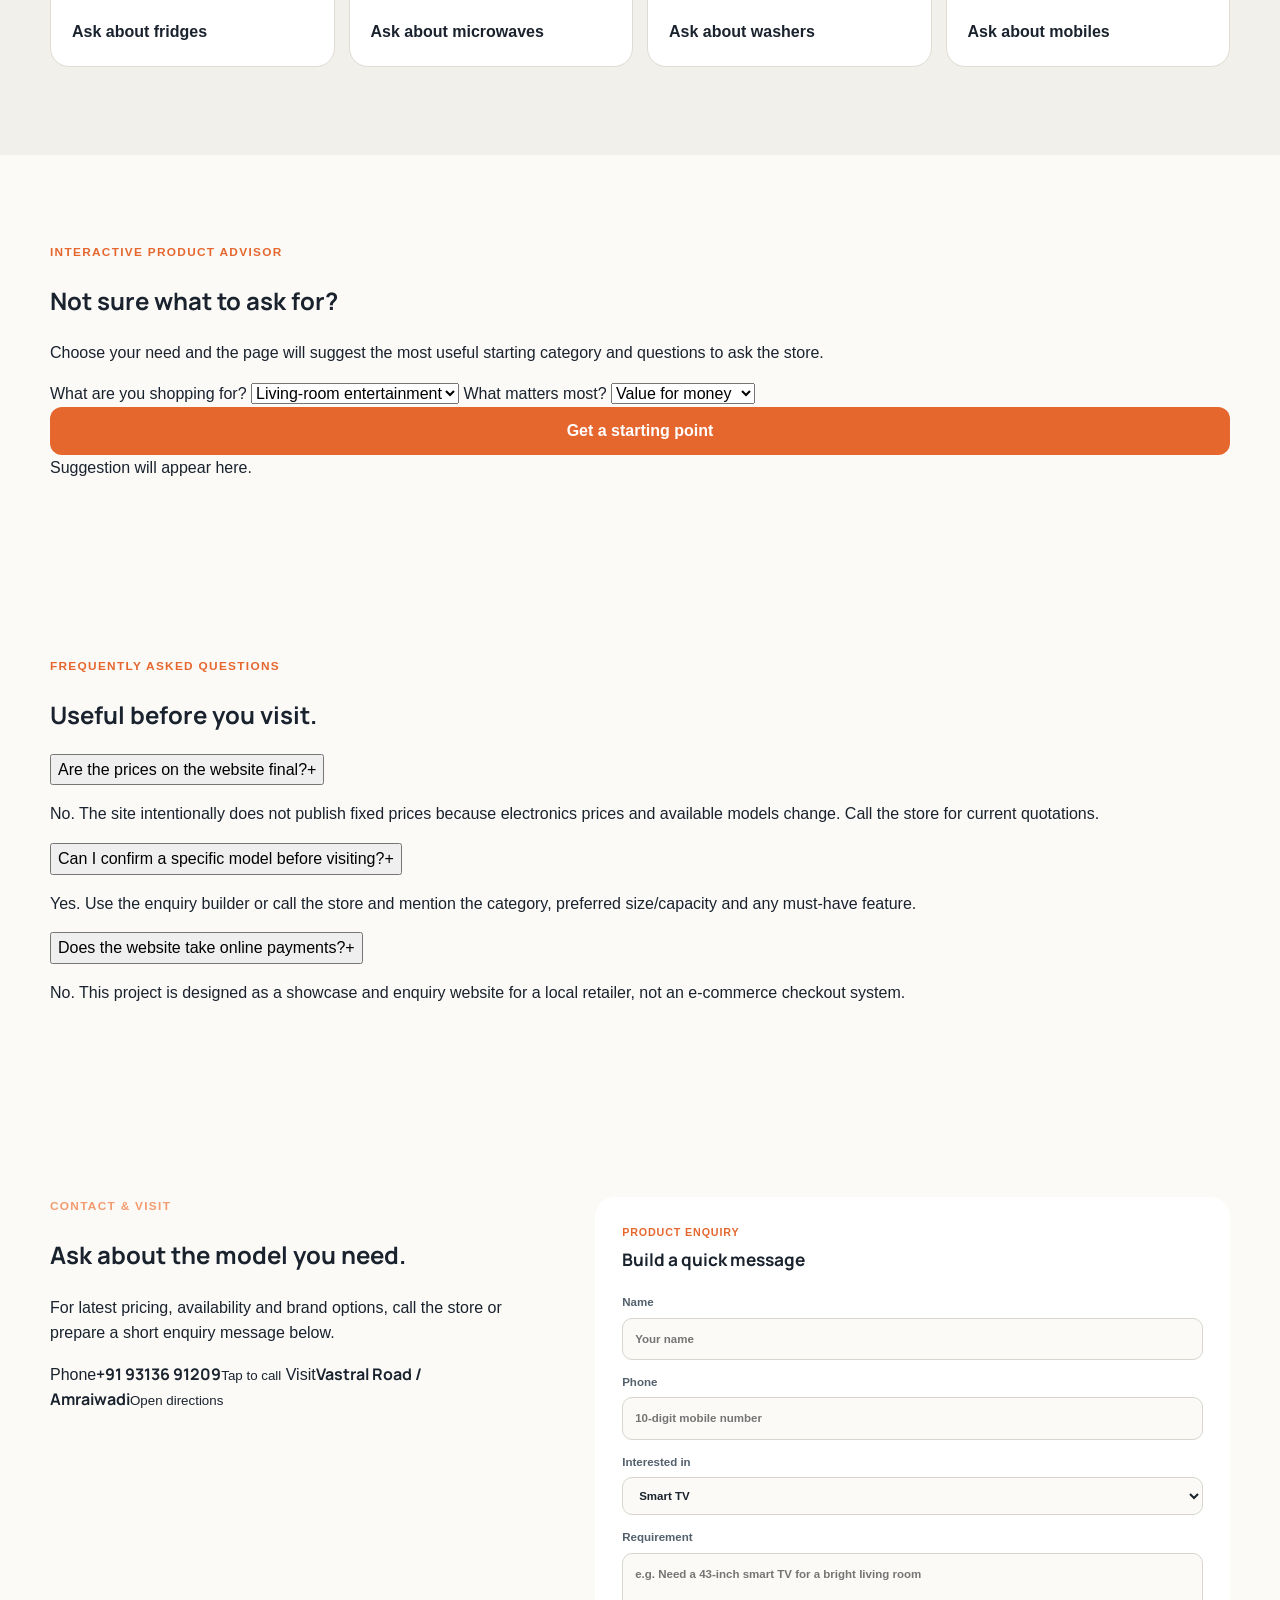
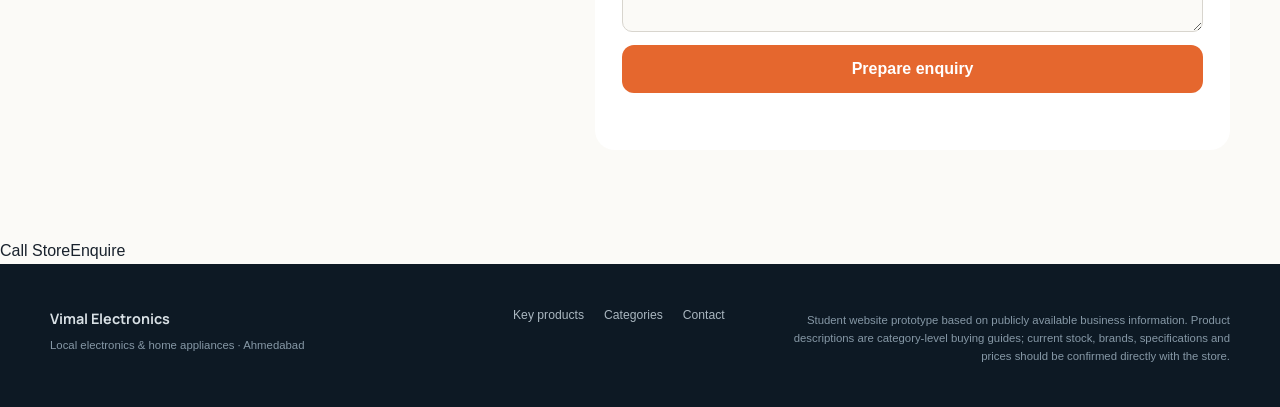
==== commit 4c7e10b0: "Upgrade Vimal Electronics website with illustrated product guides" ====
--- a/index.html
+++ b/index.html
@@ -1,31 +1,30 @@
-<!doctype html>
+<!DOCTYPE html>
 <html lang="en">
 <head>
-  <meta charset="utf-8" />
-  <meta name="viewport" content="width=device-width, initial-scale=1" />
-  <meta name="description" content="Vimal Electronics, Ahmedabad — local multi-brand electronics and home appliance store on Vastral Road." />
-  <title>Vimal Electronics | Ahmedabad</title>
+  <meta charset="UTF-8" />
+  <meta name="viewport" content="width=device-width, initial-scale=1.0" />
+  <meta name="description" content="Vimal Electronics - local electronics and home-appliance store in Ahmedabad." />
+  <meta name="theme-color" content="#0c1b33" />
+  <title>Vimal Electronics | Electronics & Home Appliances in Ahmedabad</title>
   <link rel="preconnect" href="https://fonts.googleapis.com" />
   <link rel="preconnect" href="https://fonts.gstatic.com" crossorigin />
-  <link href="https://fonts.googleapis.com/css2?family=DM+Sans:wght@400;500;600;700&family=Manrope:wght@500;600;700;800&display=swap" rel="stylesheet" />
+  <link href="https://fonts.googleapis.com/css2?family=Manrope:wght@400;500;600;700;800&display=swap" rel="stylesheet" />
   <link rel="stylesheet" href="styles.css" />
 </head>
 <body>
-  <header class="site-header" id="top">
-    <nav class="nav container" aria-label="Primary navigation">
-      <a class="brand" href="#top" aria-label="Vimal Electronics home">
-        <span class="brand-copy"><strong>Vimal Electronics</strong><small>Ahmedabad</small></span>
-      </a>
-      <button class="menu-button" id="menuButton" type="button" aria-label="Open navigation" aria-expanded="false">
-        <span></span><span></span><span></span>
-      </button>
+  <header class="site-header" id="home">
+    <div class="announcement">Local electronics & home appliances · Vastral Road / Amraiwadi, Ahmedabad</div>
+    <nav class="nav container" aria-label="Main navigation">
+      <a class="wordmark" href="#home">Vimal <span>Electronics</span></a>
+      <button class="nav-toggle" id="navToggle" type="button" aria-label="Open navigation" aria-expanded="false">☰</button>
       <div class="nav-links" id="navLinks">
         <a href="#about">About</a>
+        <a href="#featured">Featured</a>
         <a href="#products">Products</a>
-        <a href="#services">Services</a>
+        <a href="#advisor">Product Advisor</a>
         <a href="#contact">Contact</a>
-        <a class="nav-cta" href="tel:+919313691209">Call Store</a>
-      </div>
+      </div>
+      <a class="nav-cta" href="tel:+919313691209">Call Store</a>
     </nav>
   </header>
 
@@ -33,49 +32,167 @@
     <section class="hero">
       <div class="container hero-grid">
         <div class="hero-copy">
-          <p class="eyebrow">Local electronics store · Vastral Road, Ahmedabad</p>
-          <h1>Electronics for everyday life, with a local store you can talk to.</h1>
-          <p class="hero-text">Explore popular home-electronics categories, compare what you need, and contact Vimal Electronics directly for current availability, pricing and product guidance.</p>
+          <p class="eyebrow">Ahmedabad electronics store</p>
+          <h1>Choose electronics with <em>less guesswork.</em></h1>
+          <p class="hero-lede">Browse the store's main product categories, understand the features that matter, and contact Vimal Electronics for current models, prices and availability.</p>
           <div class="hero-actions">
-            <a class="button primary" href="#products">Browse categories</a>
-            <a class="button secondary" href="tel:+919313691209">Call +91 93136 91209</a>
-          </div>
-          <div class="hero-points" aria-label="Store highlights">
-            <span><b>25+ yrs</b><small>local business history</small></span>
-            <span><b>Multi-brand</b><small>electronics selection</small></span>
-            <span><b>In-store</b><small>product guidance</small></span>
-          </div>
-        </div>
-
-        <div class="hero-visual" aria-label="Electronics category illustration">
-          <div class="visual-grid">
-            <article class="visual-card tv"><span class="icon" aria-hidden="true">▣</span><strong>Smart TVs</strong><small>Home entertainment</small></article>
-            <article class="visual-card cooling"><span class="icon" aria-hidden="true">❄</span><strong>Air Conditioners</strong><small>Cooling solutions</small></article>
-            <article class="visual-card fridge"><span class="icon" aria-hidden="true">▥</span><strong>Refrigerators</strong><small>Kitchen essentials</small></article>
-            <article class="visual-card wash"><span class="icon" aria-hidden="true">◉</span><strong>Washing Machines</strong><small>Laundry appliances</small></article>
-          </div>
-        </div>
-      </div>
-    </section>
-
-    <section class="trust-strip" aria-label="Why customers choose a neighbourhood store">
+            <a class="button primary" href="#featured">Explore key products</a>
+            <a class="button secondary" href="#contact">Ask for current stock</a>
+          </div>
+          <div class="hero-proof">
+            <div><strong>8+</strong><span>Product categories</span></div>
+            <div><strong>1-click</strong><span>Call & directions</span></div>
+            <div><strong>Mobile</strong><span>Responsive design</span></div>
+          </div>
+        </div>
+
+        <div class="hero-showcase" aria-label="Illustration of home electronics">
+          <div class="showcase-card tv-card">
+            <svg viewBox="0 0 320 220" role="img" aria-label="Smart television illustration">
+              <defs><linearGradient id="tvgrad" x1="0" y1="0" x2="1" y2="1"><stop offset="0" stop-color="#3057f3"/><stop offset="1" stop-color="#7e8cff"/></linearGradient></defs>
+              <rect x="34" y="28" width="252" height="150" rx="14" fill="#0e1830"/>
+              <rect x="45" y="39" width="230" height="128" rx="8" fill="url(#tvgrad)"/>
+              <circle cx="110" cy="98" r="36" fill="#ffffff" opacity=".15"/>
+              <path d="M74 128 C115 82, 176 79, 246 122" fill="none" stroke="#fff" stroke-width="8" opacity=".7"/>
+              <rect x="143" y="178" width="34" height="10" rx="5" fill="#192541"/>
+              <rect x="114" y="188" width="92" height="8" rx="4" fill="#192541"/>
+            </svg>
+            <div><span>Entertainment</span><strong>Smart TVs</strong></div>
+          </div>
+          <div class="showcase-card appliance-card">
+            <svg viewBox="0 0 180 220" role="img" aria-label="Refrigerator illustration">
+              <rect x="39" y="14" width="102" height="192" rx="16" fill="#eef3ff" stroke="#b7c7f7" stroke-width="3"/>
+              <line x1="39" y1="94" x2="141" y2="94" stroke="#b7c7f7" stroke-width="3"/>
+              <rect x="119" y="50" width="6" height="26" rx="3" fill="#5c6b87"/>
+              <rect x="119" y="116" width="6" height="34" rx="3" fill="#5c6b87"/>
+              <circle cx="90" cy="143" r="27" fill="#dbe7ff"/>
+              <path d="M77 143h26M90 130v26" stroke="#5e7ce2" stroke-width="5" stroke-linecap="round"/>
+            </svg>
+            <div><span>Kitchen</span><strong>Refrigerators</strong></div>
+          </div>
+          <div class="showcase-card ac-card">
+            <svg viewBox="0 0 260 150" role="img" aria-label="Air conditioner illustration">
+              <rect x="18" y="26" width="224" height="78" rx="18" fill="#f6f8ff" stroke="#c9d5f4" stroke-width="3"/>
+              <rect x="34" y="42" width="192" height="12" rx="6" fill="#dfe7fb"/>
+              <path d="M54 75h150" stroke="#8fa5df" stroke-width="4" stroke-linecap="round"/>
+              <path d="M74 110c0 20 16 20 16 32M130 110c0 20 16 20 16 32M186 110c0 20 16 20 16 32" fill="none" stroke="#4a78f3" stroke-width="5" stroke-linecap="round" opacity=".7"/>
+              <circle cx="210" cy="67" r="7" fill="#38b88b"/>
+            </svg>
+            <div><span>Cooling</span><strong>Air Conditioners</strong></div>
+          </div>
+        </div>
+      </div>
+    </section>
+
+    <section class="trust-strip">
       <div class="container trust-grid">
-        <div><span>01</span><p><strong>Talk to a real store</strong><br />Ask about models, stock and suitability before you buy.</p></div>
-        <div><span>02</span><p><strong>Compare categories</strong><br />One place for TVs, cooling, kitchen and laundry electronics.</p></div>
-        <div><span>03</span><p><strong>Local convenience</strong><br />Visit the Vastral Road store or call before making the trip.</p></div>
+        <article><span>01</span><div><strong>Understand before buying</strong><p>See what features matter before calling or visiting.</p></div></article>
+        <article><span>02</span><div><strong>Confirm current stock</strong><p>Electronics models change quickly, so availability is checked directly.</p></div></article>
+        <article><span>03</span><div><strong>Local store convenience</strong><p>Call the store or open directions in one click.</p></div></article>
       </div>
     </section>
 
     <section class="section" id="about">
-      <div class="container split">
+      <div class="container about-grid">
         <div>
           <p class="eyebrow">About the business</p>
-          <h2>A neighbourhood electronics retailer in Ahmedabad.</h2>
-        </div>
-        <div class="prose">
-          <p>Vimal Electronics is a small proprietorship-based electronics business in Ahmedabad. Public business listings identify the store with Vastral Road / Amraiwadi and show a product mix spanning consumer electronics and home appliances.</p>
-          <p>This website is designed to give nearby customers a simple first stop online: understand what the store sells, identify the right product category, and contact the store for up-to-date price and availability.</p>
-          <a class="text-link" href="#contact">Store details & directions <span>→</span></a>
+          <h2>A local electronics retailer built around practical buying decisions.</h2>
+        </div>
+        <div class="about-copy">
+          <p>Vimal Electronics is a neighbourhood electronics and home-appliance retailer serving customers around Vastral Road / Amraiwadi in Ahmedabad. The website is designed as a digital front door to the store rather than an online checkout system.</p>
+          <p>Customers can review major categories, compare the kinds of features that usually matter, prepare an enquiry, and contact the store for the latest price, model and availability.</p>
+          <a class="text-link" href="#contact">See contact details <span>→</span></a>
+        </div>
+      </div>
+    </section>
+
+    <section class="section featured-section" id="featured">
+      <div class="container">
+        <div class="section-heading">
+          <div><p class="eyebrow">Key products</p><h2>Four categories customers often compare carefully.</h2></div>
+          <p>These are buying-guide illustrations, not claims about any particular model currently in stock. Contact the store for current brands, specifications and pricing.</p>
+        </div>
+
+        <div class="featured-products">
+          <article class="feature-product">
+            <div class="product-illustration blue">
+              <svg viewBox="0 0 360 250" aria-hidden="true">
+                <rect x="36" y="35" width="288" height="165" rx="16" fill="#111b33"/>
+                <rect x="50" y="49" width="260" height="137" rx="9" fill="#3664ff"/>
+                <circle cx="129" cy="108" r="45" fill="#90aaff" opacity=".55"/>
+                <path d="M86 150 C134 105, 212 98, 285 146" stroke="#fff" stroke-width="10" opacity=".72" fill="none"/>
+                <rect x="164" y="202" width="32" height="12" rx="6" fill="#1d2a48"/>
+                <rect x="128" y="214" width="104" height="9" rx="4" fill="#1d2a48"/>
+              </svg>
+            </div>
+            <div class="feature-copy">
+              <p class="mini-label">Smart TV</p><h3>Think about size, panel and software.</h3>
+              <p>For most homes, the right TV depends on viewing distance, room brightness and how heavily streaming apps are used.</p>
+              <div class="spec-chips"><span>4K resolution</span><span>HDR support</span><span>Smart apps</span><span>HDMI ports</span></div>
+              <ul><li>Measure the viewing distance before choosing screen size.</li><li>Check panel type and brightness if the room gets strong daylight.</li><li>Confirm app support and enough HDMI ports for consoles or set-top boxes.</li></ul>
+              <button class="inquiry-button" data-product="Smart TV" type="button">Ask about TVs</button>
+            </div>
+          </article>
+
+          <article class="feature-product reverse">
+            <div class="product-illustration mint">
+              <svg viewBox="0 0 360 250" aria-hidden="true">
+                <rect x="45" y="55" width="270" height="92" rx="20" fill="#f9fbff" stroke="#b8d1d0" stroke-width="4"/>
+                <rect x="64" y="74" width="232" height="14" rx="7" fill="#dbecea"/>
+                <path d="M80 113h190" stroke="#80a6a2" stroke-width="5" stroke-linecap="round"/>
+                <circle cx="280" cy="112" r="9" fill="#28b38c"/>
+                <path d="M105 161c0 28 18 28 18 54M178 161c0 28 18 28 18 54M251 161c0 28 18 28 18 54" stroke="#42b6b0" stroke-width="6" stroke-linecap="round" fill="none" opacity=".7"/>
+              </svg>
+            </div>
+            <div class="feature-copy">
+              <p class="mini-label">Split AC</p><h3>Match tonnage and efficiency to the room.</h3>
+              <p>Cooling capacity should fit room size and heat load. Energy efficiency matters most when the AC runs for long hours.</p>
+              <div class="spec-chips"><span>Inverter</span><span>1-2 ton range</span><span>Energy rating</span><span>Air filtration</span></div>
+              <ul><li>Room area, sunlight and top-floor heat affect required capacity.</li><li>Higher efficiency can matter more than a small upfront price difference.</li><li>Ask about installation requirements and warranty coverage.</li></ul>
+              <button class="inquiry-button" data-product="Air Conditioner" type="button">Ask about ACs</button>
+            </div>
+          </article>
+
+          <article class="feature-product">
+            <div class="product-illustration ice">
+              <svg viewBox="0 0 360 250" aria-hidden="true">
+                <rect x="110" y="18" width="140" height="214" rx="20" fill="#f8fbff" stroke="#b9c9ef" stroke-width="4"/>
+                <line x1="110" y1="105" x2="250" y2="105" stroke="#b9c9ef" stroke-width="4"/>
+                <rect x="221" y="52" width="7" height="31" rx="3.5" fill="#5f6c86"/>
+                <rect x="221" y="129" width="7" height="39" rx="3.5" fill="#5f6c86"/>
+                <circle cx="180" cy="155" r="36" fill="#dfe8ff"/>
+                <path d="M165 155h30M180 140v30" stroke="#6687e8" stroke-width="6" stroke-linecap="round"/>
+              </svg>
+            </div>
+            <div class="feature-copy">
+              <p class="mini-label">Refrigerator</p><h3>Choose capacity around household size and habits.</h3>
+              <p>Capacity, door configuration and power efficiency should reflect family size, kitchen space and how groceries are stored.</p>
+              <div class="spec-chips"><span>Frost-free</span><span>Inverter compressor</span><span>300-400L class</span><span>Convertible modes</span></div>
+              <ul><li>Measure the kitchen opening before deciding on a larger refrigerator.</li><li>Frost-free models reduce manual defrosting.</li><li>Adjustable storage and convertible zones help flexible households.</li></ul>
+              <button class="inquiry-button" data-product="Refrigerator" type="button">Ask about fridges</button>
+            </div>
+          </article>
+
+          <article class="feature-product reverse">
+            <div class="product-illustration lavender">
+              <svg viewBox="0 0 360 250" aria-hidden="true">
+                <rect x="92" y="20" width="176" height="212" rx="22" fill="#f7f5ff" stroke="#c9c0ee" stroke-width="4"/>
+                <rect x="111" y="38" width="138" height="34" rx="10" fill="#e7e1fb"/>
+                <circle cx="132" cy="55" r="7" fill="#7c6cc6"/>
+                <circle cx="224" cy="55" r="7" fill="#7c6cc6"/>
+                <circle cx="180" cy="145" r="58" fill="#1d2741"/>
+                <circle cx="180" cy="145" r="45" fill="#8ca8e8"/>
+                <path d="M148 144c18-26 46-31 68-6" stroke="#fff" stroke-width="8" fill="none" opacity=".65" stroke-linecap="round"/>
+              </svg>
+            </div>
+            <div class="feature-copy">
+              <p class="mini-label">Washing Machine</p><h3>Capacity and loading style shape daily convenience.</h3>
+              <p>Family size, wash frequency and available space usually determine whether a top-load, front-load or semi-automatic machine fits best.</p>
+              <div class="spec-chips"><span>7-9 kg class</span><span>Front / top load</span><span>Inverter motor</span><span>Wash programs</span></div>
+              <ul><li>Choose capacity based on average laundry load, not only family count.</li><li>Front-load machines generally use space differently from top-load models.</li><li>Check cycle choices, spin speed and warranty on the motor.</li></ul>
+              <button class="inquiry-button" data-product="Washing Machine" type="button">Ask about washers</button>
+            </div>
+          </article>
         </div>
       </div>
     </section>
@@ -83,10 +200,9 @@
     <section class="section section-soft" id="products">
       <div class="container">
         <div class="section-heading">
-          <div><p class="eyebrow">Product categories</p><h2>What are you looking for?</h2></div>
-          <p>Use the filters to narrow the catalogue. Exact brands, models and prices change, so the site encourages customers to contact the store for current stock.</p>
-        </div>
-
+          <div><p class="eyebrow">Product range</p><h2>Browse the wider electronics categories.</h2></div>
+          <p>Filter the catalogue by use case. The cards describe categories, not guaranteed current inventory.</p>
+        </div>
         <div class="filter-row" role="group" aria-label="Product category filters">
           <button class="filter active" data-filter="all" type="button">All</button>
           <button class="filter" data-filter="entertainment" type="button">Entertainment</button>
@@ -94,66 +210,67 @@
           <button class="filter" data-filter="kitchen" type="button">Kitchen</button>
           <button class="filter" data-filter="laundry" type="button">Laundry</button>
         </div>
-
         <div class="product-grid" id="productGrid">
-          <article class="product-card" data-category="entertainment">
-            <div class="product-icon">▣</div><span class="category-tag">Entertainment</span><h3>LED & Smart TVs</h3><p>Explore screen sizes and smart features for everyday viewing, sports and streaming.</p><button class="inquiry-button" data-product="LED & Smart TVs" type="button">Ask about TVs</button>
-          </article>
-          <article class="product-card" data-category="entertainment">
-            <div class="product-icon">♫</div><span class="category-tag">Entertainment</span><h3>Home Audio</h3><p>Sound systems and home-theatre options for movies, music and family entertainment.</p><button class="inquiry-button" data-product="Home Audio" type="button">Ask about audio</button>
-          </article>
-          <article class="product-card" data-category="cooling">
-            <div class="product-icon">❄</div><span class="category-tag">Cooling</span><h3>Air Conditioners</h3><p>Split, inverter and other cooling options for bedrooms, living rooms and offices.</p><button class="inquiry-button" data-product="Air Conditioners" type="button">Ask about ACs</button>
-          </article>
-          <article class="product-card" data-category="cooling">
-            <div class="product-icon">≋</div><span class="category-tag">Cooling</span><h3>Air Coolers</h3><p>Practical cooling choices for seasonal use and spaces where conventional AC may not fit.</p><button class="inquiry-button" data-product="Air Coolers" type="button">Ask about coolers</button>
-          </article>
-          <article class="product-card" data-category="kitchen">
-            <div class="product-icon">▥</div><span class="category-tag">Kitchen</span><h3>Refrigerators</h3><p>Single-door, double-door and larger family refrigeration categories.</p><button class="inquiry-button" data-product="Refrigerators" type="button">Ask about fridges</button>
-          </article>
-          <article class="product-card" data-category="kitchen">
-            <div class="product-icon">◫</div><span class="category-tag">Kitchen</span><h3>Microwave Ovens</h3><p>Compact microwave solutions for reheating, everyday cooking and busy households.</p><button class="inquiry-button" data-product="Microwave Ovens" type="button">Ask about microwaves</button>
-          </article>
-          <article class="product-card" data-category="laundry">
-            <div class="product-icon">◉</div><span class="category-tag">Laundry</span><h3>Washing Machines</h3><p>Top-load, front-load and semi-automatic categories for different household needs.</p><button class="inquiry-button" data-product="Washing Machines" type="button">Ask about washers</button>
-          </article>
-          <article class="product-card" data-category="entertainment">
-            <div class="product-icon">⌁</div><span class="category-tag">Electronics</span><h3>Mobiles & Accessories</h3><p>Ask the store about available mobile-phone and accessory options before visiting.</p><button class="inquiry-button" data-product="Mobiles & Accessories" type="button">Ask about mobiles</button>
-          </article>
-        </div>
-      </div>
-    </section>
-
-    <section class="section" id="services">
-      <div class="container">
-        <div class="section-heading narrow"><div><p class="eyebrow">Website-supported customer journey</p><h2>From browsing to visiting the store.</h2></div></div>
-        <div class="service-grid">
-          <article><span>01</span><h3>Browse categories</h3><p>Understand the store's major electronics and appliance categories without needing a long catalogue.</p></article>
-          <article><span>02</span><h3>Send an enquiry</h3><p>Select a product category and create a ready-to-copy enquiry containing your name and contact number.</p></article>
-          <article><span>03</span><h3>Call for live stock</h3><p>Because electronics pricing and availability change, customers are directed to confirm before visiting.</p></article>
-          <article><span>04</span><h3>Visit the store</h3><p>Use the map link for directions to the Vastral Road / Amraiwadi location.</p></article>
-        </div>
-      </div>
-    </section>
-
-    <section class="section section-dark" id="contact">
+          <article class="product-card" data-category="entertainment"><span class="card-icon">TV</span><span class="category-tag">Entertainment</span><h3>LED & Smart TVs</h3><p>Screen sizes, smart platforms, 4K, HDR and connectivity options.</p><button class="inquiry-button" data-product="LED & Smart TVs" type="button">Ask about TVs</button></article>
+          <article class="product-card" data-category="entertainment"><span class="card-icon">♫</span><span class="category-tag">Entertainment</span><h3>Home Audio</h3><p>Soundbars, speakers and home-theatre categories for movies and music.</p><button class="inquiry-button" data-product="Home Audio" type="button">Ask about audio</button></article>
+          <article class="product-card" data-category="cooling"><span class="card-icon">❄</span><span class="category-tag">Cooling</span><h3>Air Conditioners</h3><p>Split, inverter and other room-cooling options.</p><button class="inquiry-button" data-product="Air Conditioners" type="button">Ask about ACs</button></article>
+          <article class="product-card" data-category="cooling"><span class="card-icon">≋</span><span class="category-tag">Cooling</span><h3>Air Coolers</h3><p>Seasonal cooling choices for rooms where conventional AC may not fit.</p><button class="inquiry-button" data-product="Air Coolers" type="button">Ask about coolers</button></article>
+          <article class="product-card" data-category="kitchen"><span class="card-icon">RF</span><span class="category-tag">Kitchen</span><h3>Refrigerators</h3><p>Single-door, double-door and larger family refrigeration categories.</p><button class="inquiry-button" data-product="Refrigerators" type="button">Ask about fridges</button></article>
+          <article class="product-card" data-category="kitchen"><span class="card-icon">MW</span><span class="category-tag">Kitchen</span><h3>Microwave Ovens</h3><p>Compact options for reheating and everyday cooking.</p><button class="inquiry-button" data-product="Microwave Ovens" type="button">Ask about microwaves</button></article>
+          <article class="product-card" data-category="laundry"><span class="card-icon">WM</span><span class="category-tag">Laundry</span><h3>Washing Machines</h3><p>Top-load, front-load and semi-automatic categories.</p><button class="inquiry-button" data-product="Washing Machines" type="button">Ask about washers</button></article>
+          <article class="product-card" data-category="entertainment"><span class="card-icon">MB</span><span class="category-tag">Electronics</span><h3>Mobiles & Accessories</h3><p>Ask the store about currently available phones and accessories.</p><button class="inquiry-button" data-product="Mobiles & Accessories" type="button">Ask about mobiles</button></article>
+        </div>
+      </div>
+    </section>
+
+    <section class="section advisor-section" id="advisor">
+      <div class="container advisor-grid">
+        <div>
+          <p class="eyebrow">Interactive product advisor</p>
+          <h2>Not sure what to ask for?</h2>
+          <p>Choose your need and the page will suggest the most useful starting category and questions to ask the store.</p>
+        </div>
+        <form class="advisor-card" id="advisorForm">
+          <label>What are you shopping for?
+            <select id="advisorNeed"><option value="living-room">Living-room entertainment</option><option value="cooling">Room cooling</option><option value="food-storage">Food storage</option><option value="laundry">Laundry</option></select>
+          </label>
+          <label>What matters most?
+            <select id="advisorPriority"><option value="value">Value for money</option><option value="efficiency">Energy efficiency</option><option value="features">More features</option><option value="space">Compact size</option></select>
+          </label>
+          <button class="button primary full" type="submit">Get a starting point</button>
+          <div class="advisor-result" id="advisorResult" aria-live="polite"><span>Suggestion will appear here.</span></div>
+        </form>
+      </div>
+    </section>
+
+    <section class="section faq-section">
+      <div class="container faq-grid">
+        <div><p class="eyebrow">Frequently asked questions</p><h2>Useful before you visit.</h2></div>
+        <div class="accordion" id="faqAccordion">
+          <article><button type="button" aria-expanded="false">Are the prices on the website final?<span>+</span></button><div><p>No. The site intentionally does not publish fixed prices because electronics prices and available models change. Call the store for current quotations.</p></div></article>
+          <article><button type="button" aria-expanded="false">Can I confirm a specific model before visiting?<span>+</span></button><div><p>Yes. Use the enquiry builder or call the store and mention the category, preferred size/capacity and any must-have feature.</p></div></article>
+          <article><button type="button" aria-expanded="false">Does the website take online payments?<span>+</span></button><div><p>No. This project is designed as a showcase and enquiry website for a local retailer, not an e-commerce checkout system.</p></div></article>
+        </div>
+      </div>
+    </section>
+
+    <section class="section contact-section" id="contact">
       <div class="container contact-grid">
         <div>
           <p class="eyebrow light">Contact & visit</p>
-          <h2>Talk to Vimal Electronics before you buy.</h2>
-          <p class="contact-intro">For the latest price, stock and model availability, call the store directly or use the enquiry builder.</p>
-          <div class="contact-list">
-            <a href="tel:+919313691209"><span>Phone</span><strong>+91 93136 91209</strong></a>
-            <a href="https://www.google.com/maps/search/?api=1&query=Vimal+Electronics+Bhagatbapa+Nagar+Vastral+Road+Ahmedabad" target="_blank" rel="noreferrer"><span>Address</span><strong>Bhagatbapa Nagar Society, Vastral Road, Amraiwadi, Ahmedabad 380026</strong></a>
-          </div>
-        </div>
-
+          <h2>Ask about the model you need.</h2>
+          <p class="contact-lede">For latest pricing, availability and brand options, call the store or prepare a short enquiry message below.</p>
+          <div class="contact-cards">
+            <a href="tel:+919313691209"><span>Phone</span><strong>+91 93136 91209</strong><small>Tap to call</small></a>
+            <a href="https://www.google.com/maps/search/?api=1&query=Vimal+Electronics+Bhagatbapa+Nagar+Vastral+Road+Ahmedabad" target="_blank" rel="noreferrer"><span>Visit</span><strong>Vastral Road / Amraiwadi</strong><small>Open directions</small></a>
+          </div>
+        </div>
         <form class="enquiry-form" id="enquiryForm">
           <div class="form-head"><span>Product enquiry</span><strong>Build a quick message</strong></div>
           <label>Name<input id="customerName" type="text" placeholder="Your name" required /></label>
           <label>Phone<input id="customerPhone" type="tel" placeholder="10-digit mobile number" pattern="[0-9]{10}" required /></label>
-          <label>Interested in<select id="productInterest"><option>LED & Smart TVs</option><option>Air Conditioners</option><option>Air Coolers</option><option>Refrigerators</option><option>Washing Machines</option><option>Microwave Ovens</option><option>Home Audio</option><option>Mobiles & Accessories</option><option>Other electronics</option></select></label>
-          <label>Requirement<textarea id="customerMessage" rows="3" placeholder="e.g. Looking for a 43-inch smart TV within my budget"></textarea></label>
+          <label>Interested in<select id="productInterest"><option>Smart TV</option><option>Air Conditioner</option><option>Refrigerator</option><option>Washing Machine</option><option>Air Cooler</option><option>Microwave Oven</option><option>Home Audio</option><option>Mobiles & Accessories</option><option>Other electronics</option></select></label>
+          <label>Requirement<textarea id="customerMessage" rows="3" placeholder="e.g. Need a 43-inch smart TV for a bright living room"></textarea></label>
           <button class="button primary full" type="submit">Prepare enquiry</button>
           <p class="form-status" id="formStatus" role="status" aria-live="polite"></p>
         </form>
@@ -166,16 +283,21 @@
     <div class="modal-card" role="dialog" aria-modal="true" aria-labelledby="modalTitle">
       <button class="modal-close" type="button" data-close-modal aria-label="Close enquiry">×</button>
       <p class="eyebrow">Enquiry ready</p><h2 id="modalTitle">Your message</h2>
-      <p>This front-end prototype prepares the message for you. Copy it, then call the store to make the enquiry.</p>
+      <p>Copy this message and call the store. The website does not send customer data to a server.</p>
       <textarea id="preparedMessage" rows="7" readonly></textarea>
       <div class="modal-actions"><button class="button primary" id="copyMessage" type="button">Copy message</button><a class="button secondary" href="tel:+919313691209">Call store</a></div>
     </div>
   </div>
 
+  <div class="mobile-cta"><a href="tel:+919313691209">Call Store</a><a href="#contact">Enquire</a></div>
+
   <footer class="footer">
-    <div class="container footer-grid"><div><strong>Vimal Electronics</strong><p>Local electronics & home appliances · Ahmedabad</p></div><div><a href="#products">Products</a><a href="#about">About</a><a href="#contact">Contact</a></div><p class="prototype-note">Student website prototype based on publicly available business information. Current stock and pricing should be confirmed with the store.</p></div>
+    <div class="container footer-grid">
+      <div><strong>Vimal Electronics</strong><p>Local electronics & home appliances · Ahmedabad</p></div>
+      <div><a href="#featured">Key products</a><a href="#products">Categories</a><a href="#contact">Contact</a></div>
+      <p class="prototype-note">Student website prototype based on publicly available business information. Product descriptions are category-level buying guides; current stock, brands, specifications and prices should be confirmed directly with the store.</p>
+    </div>
   </footer>
-
   <script src="script.js"></script>
 </body>
 </html>
